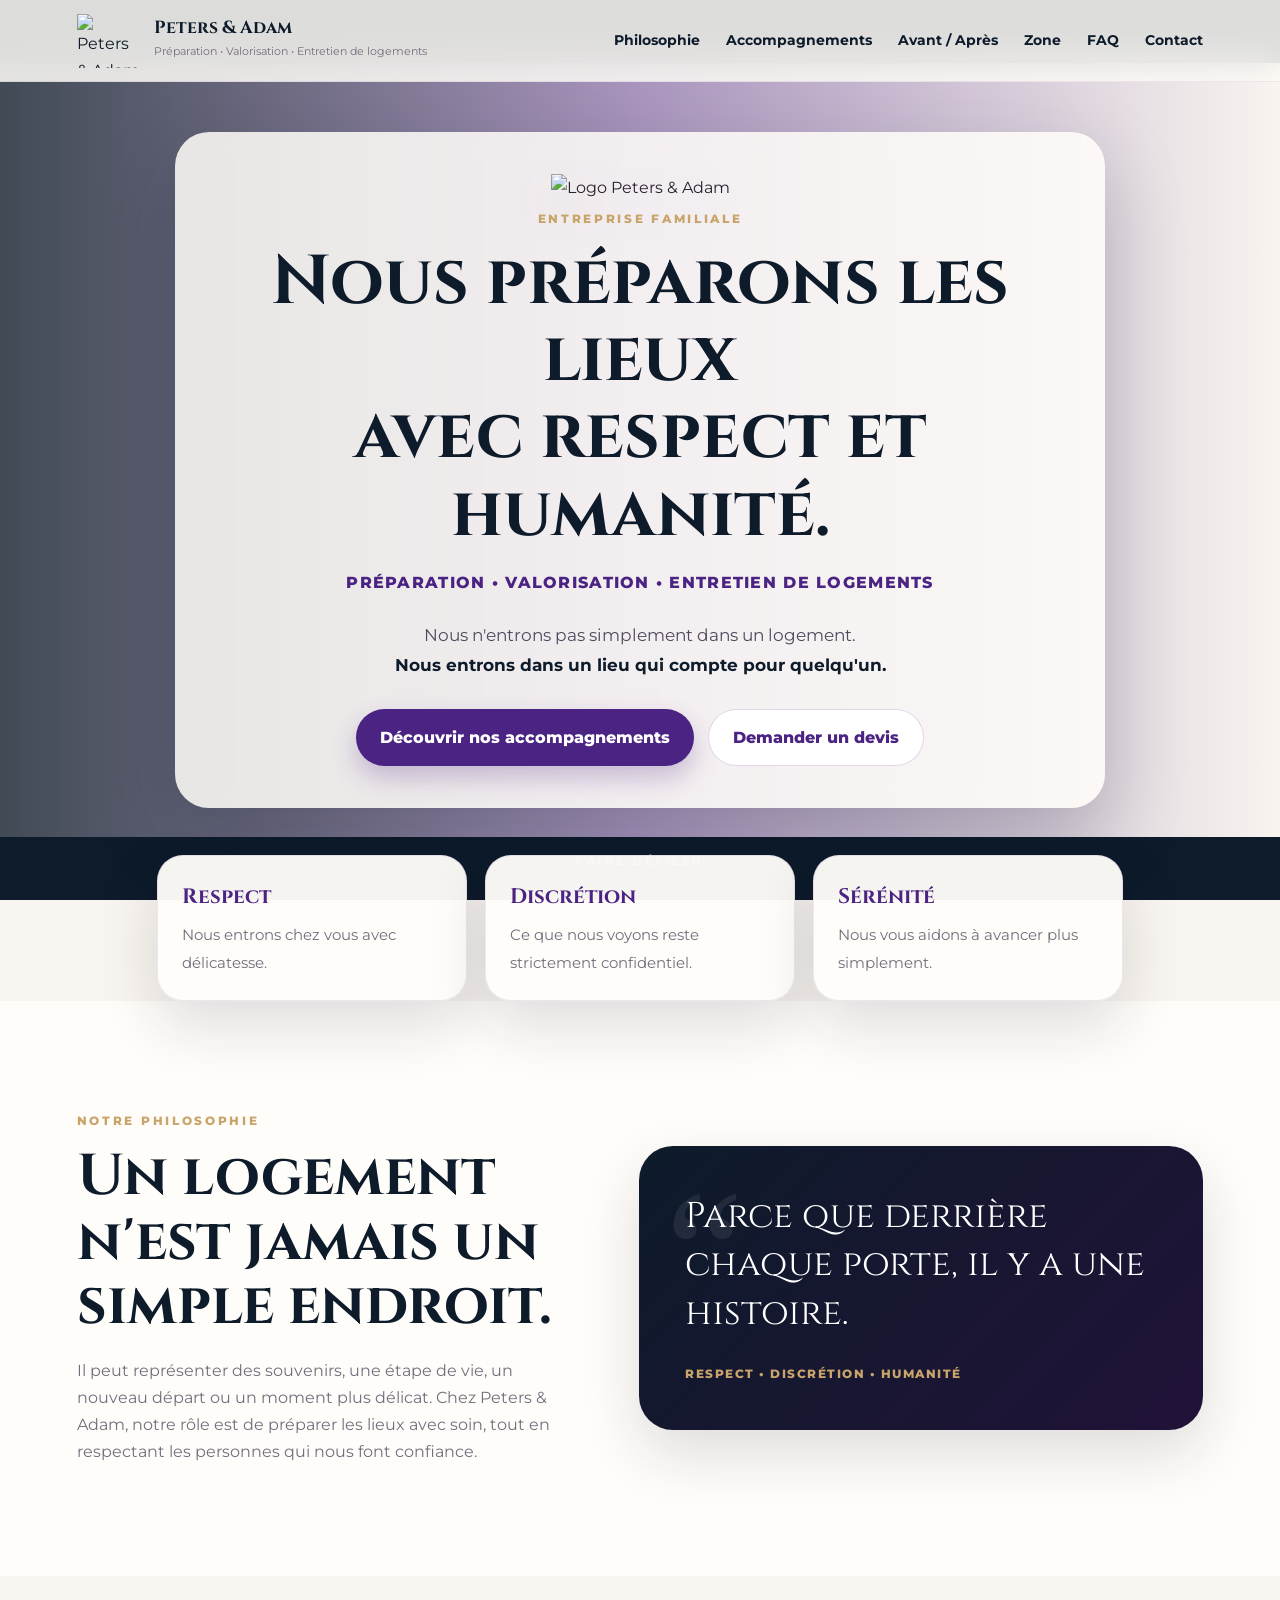
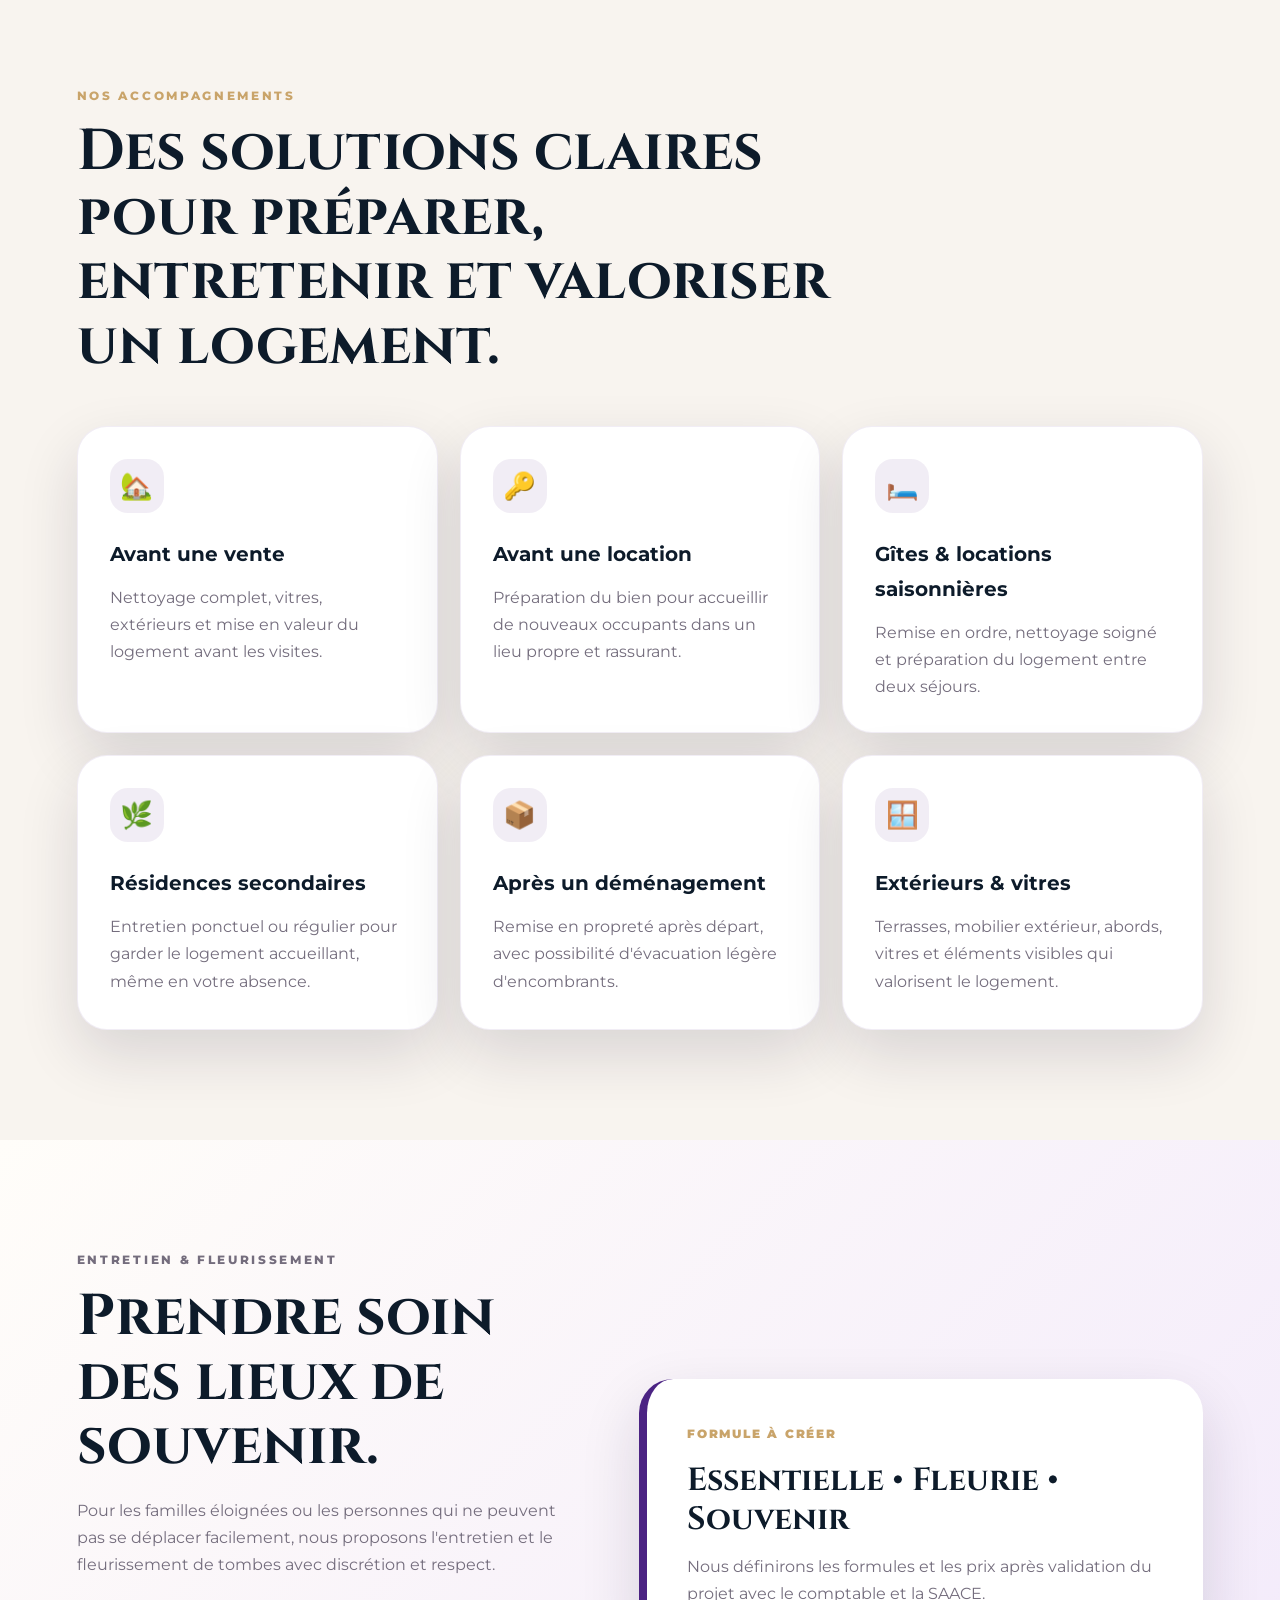
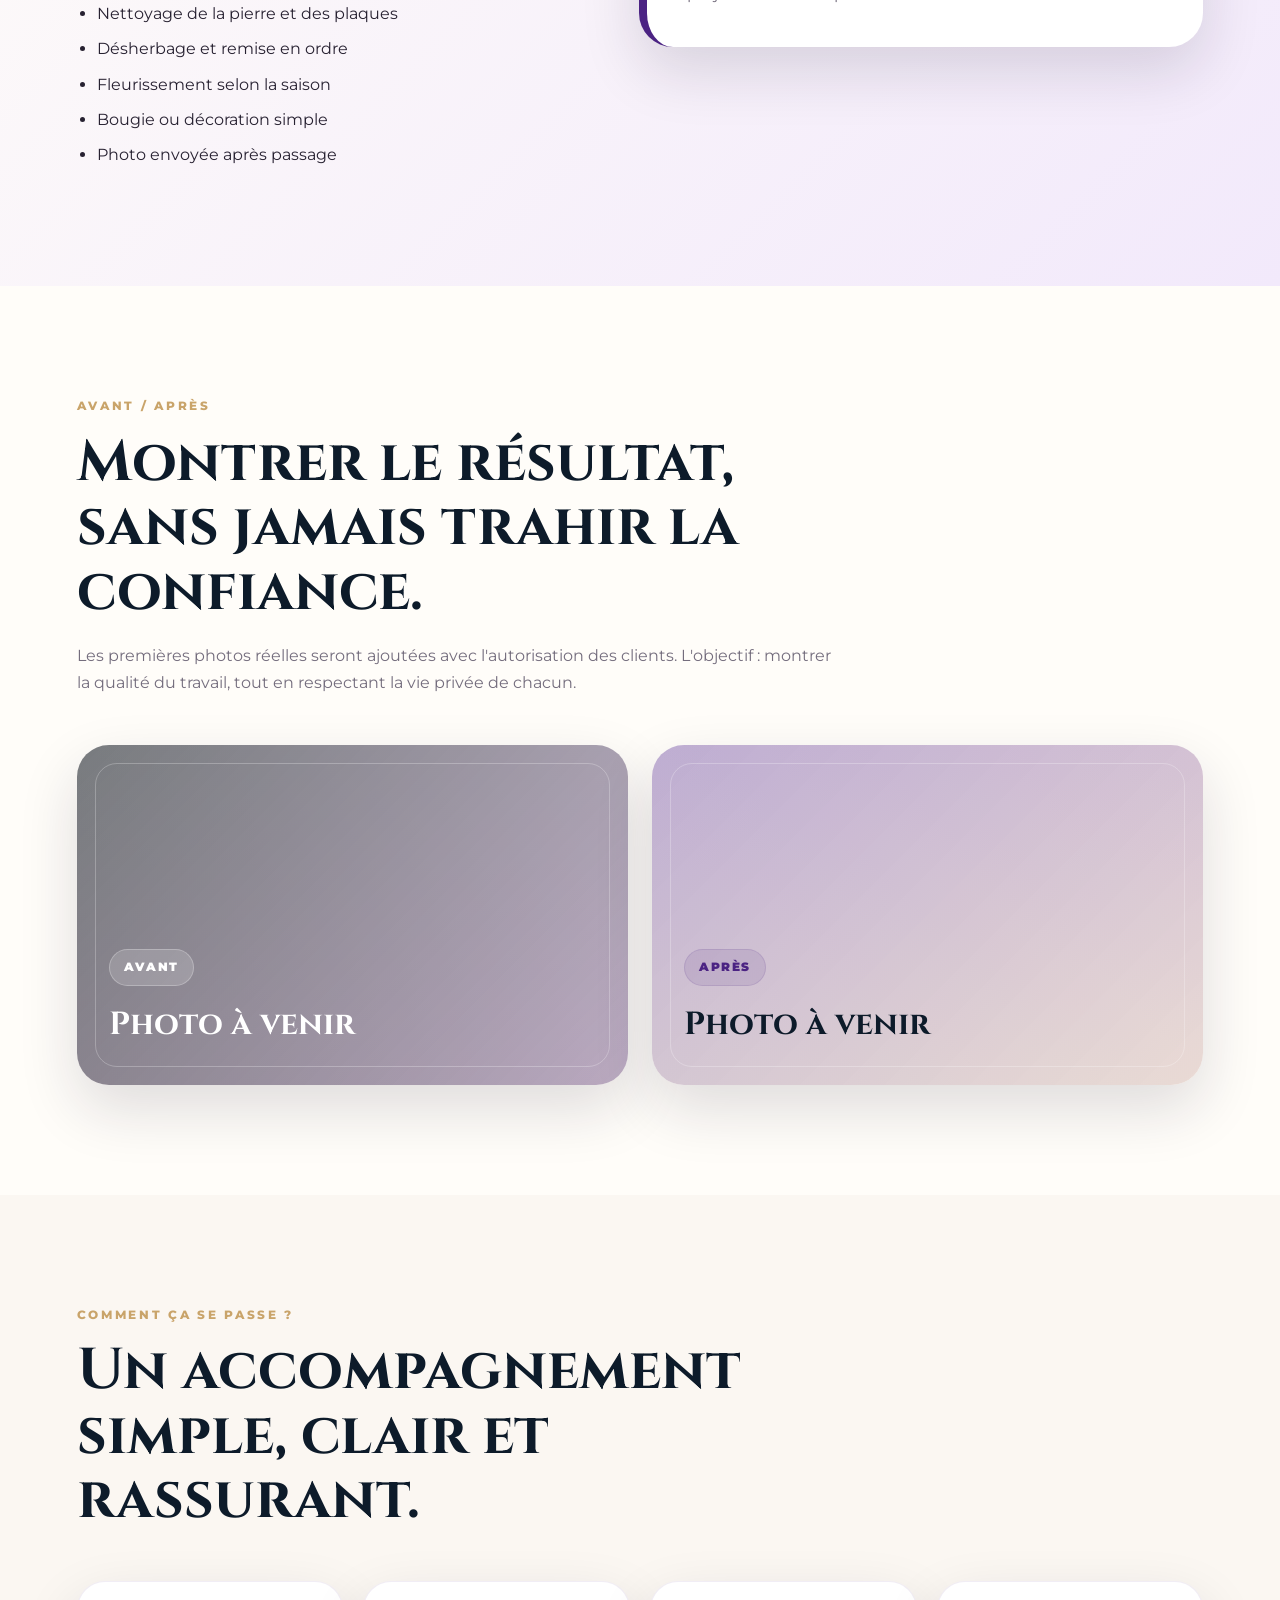
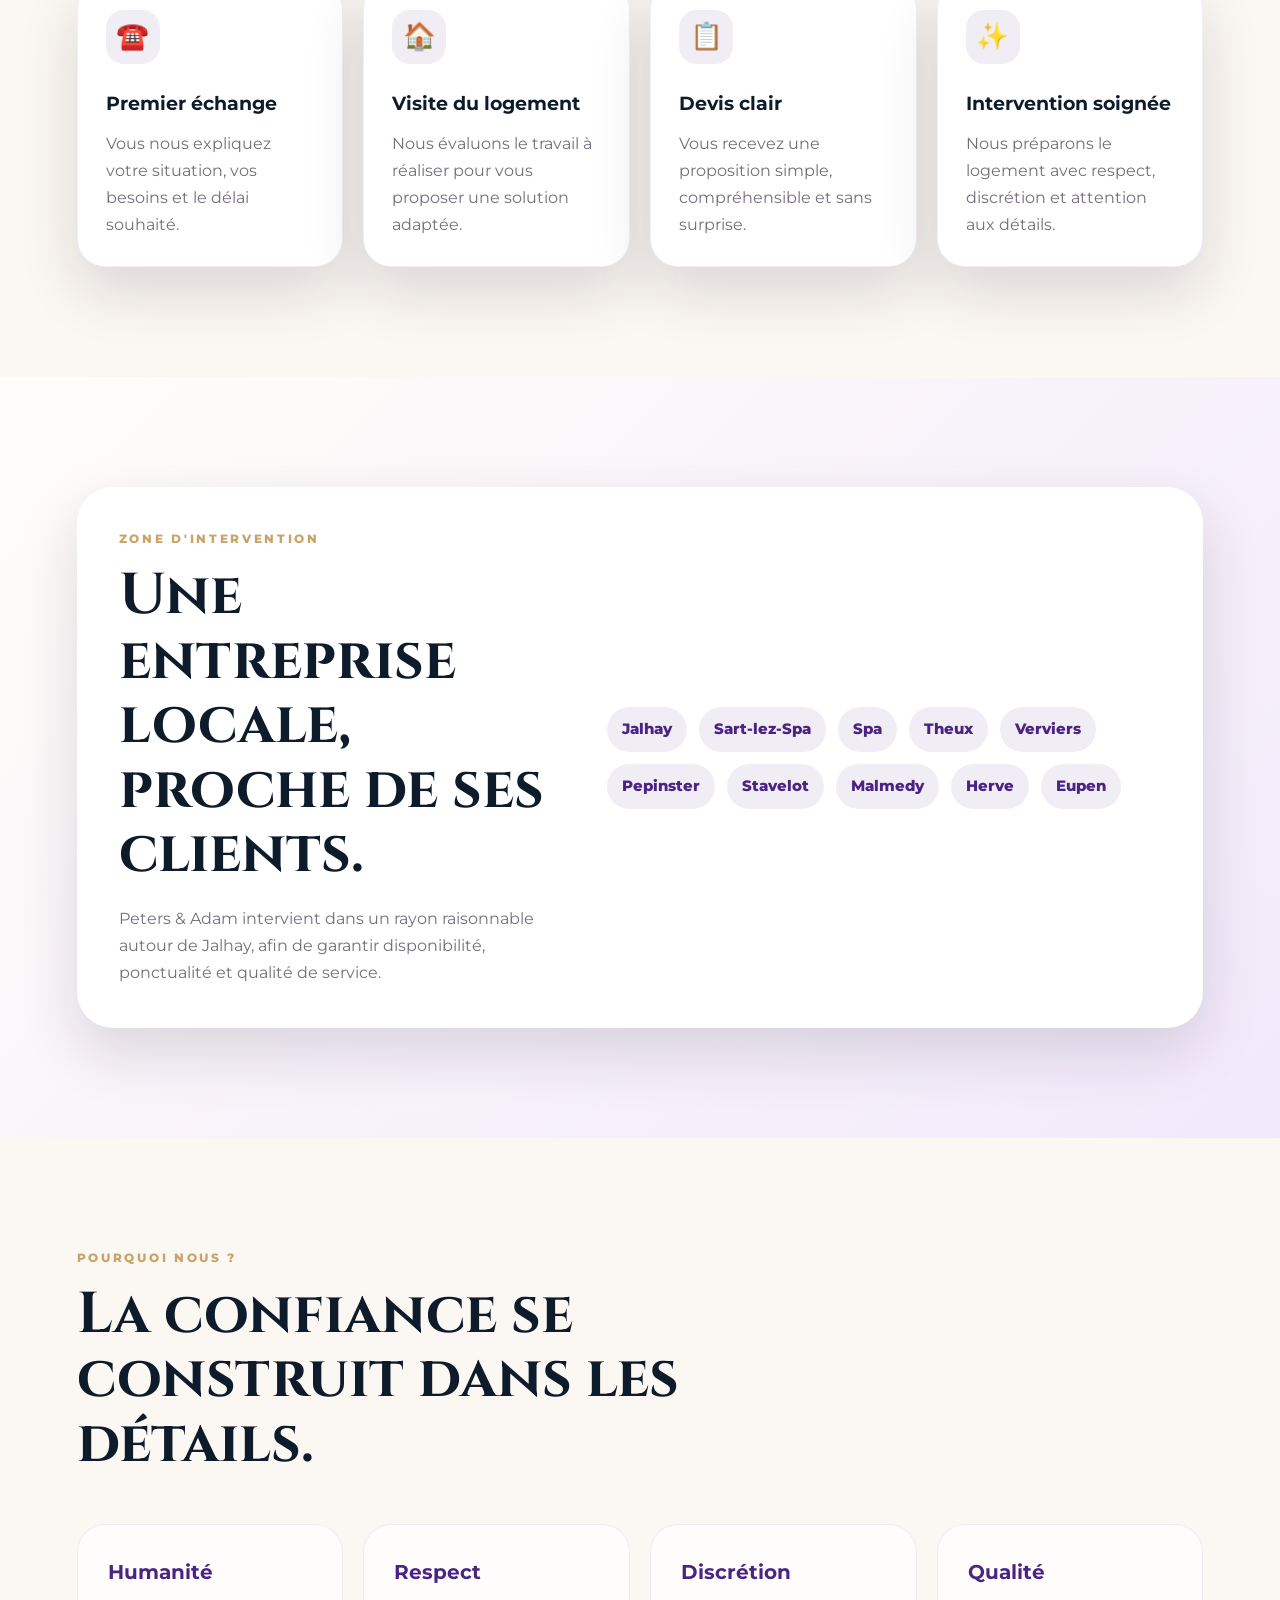
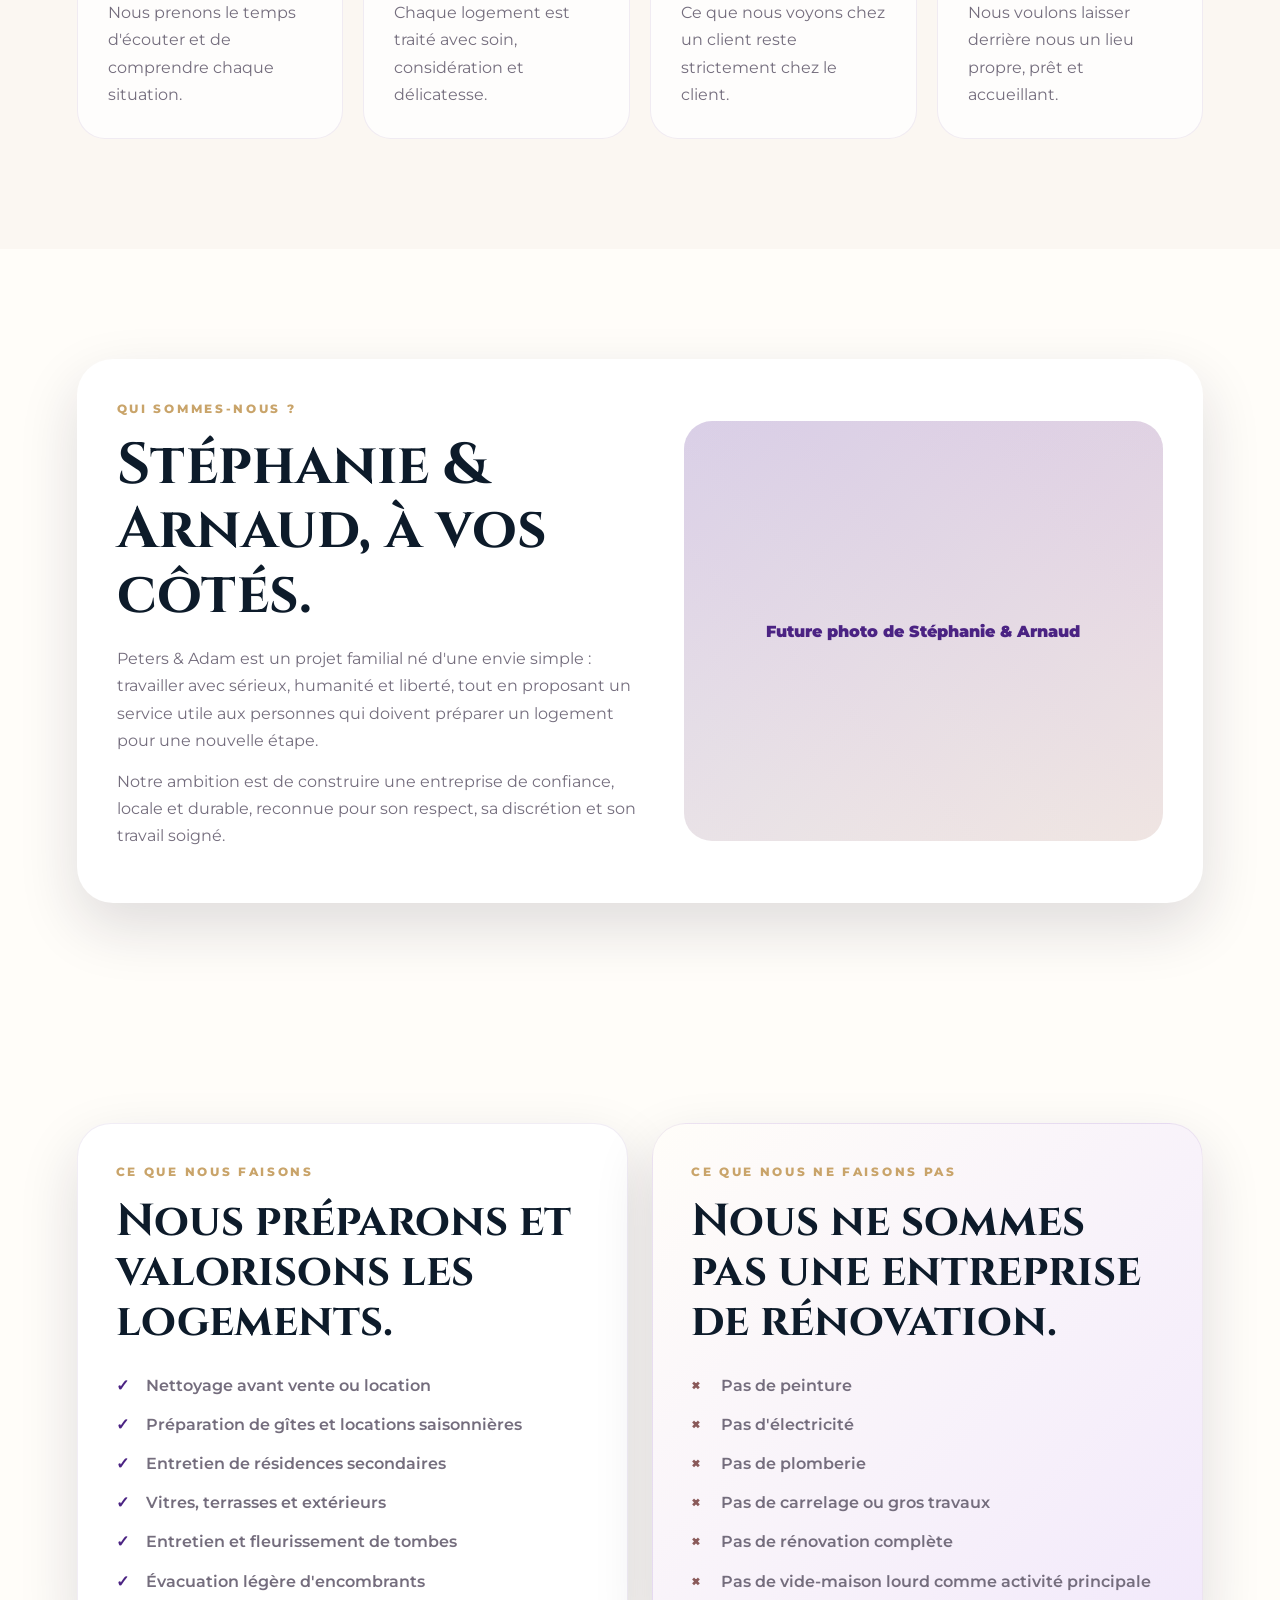
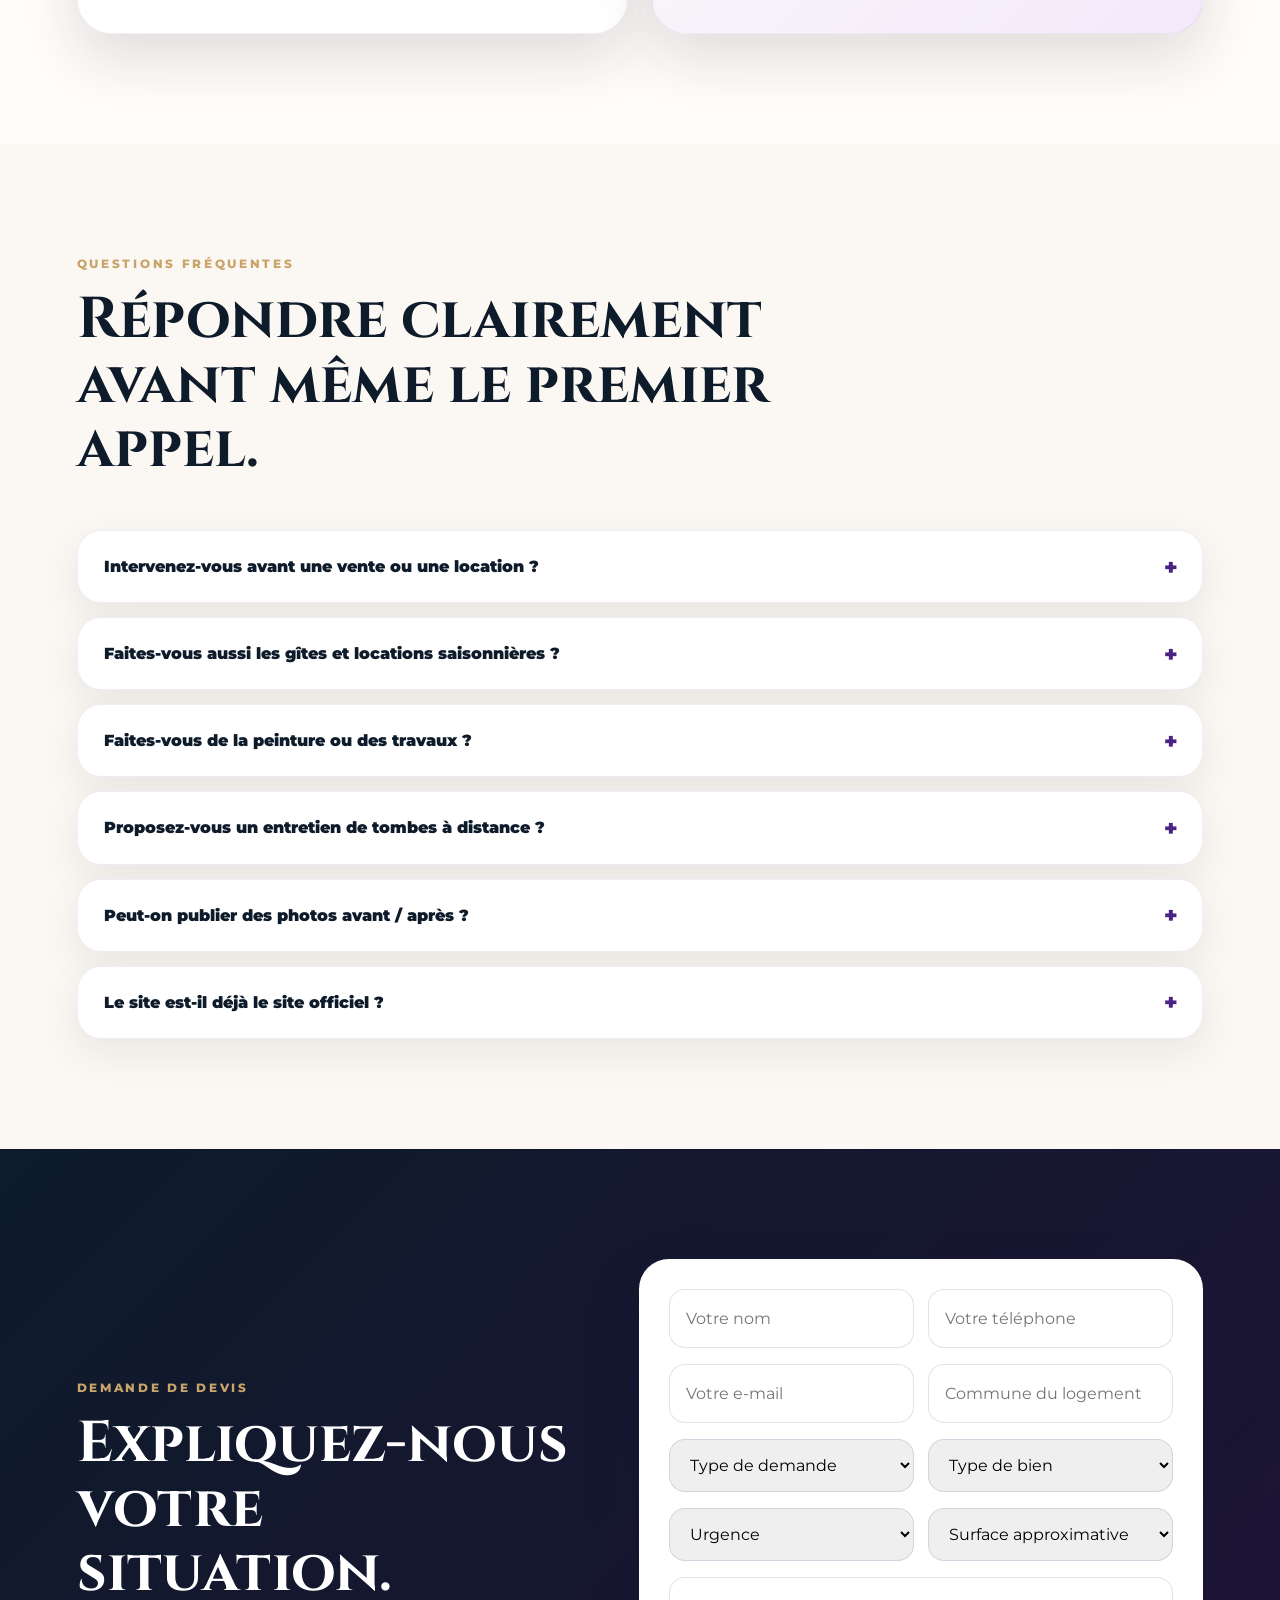
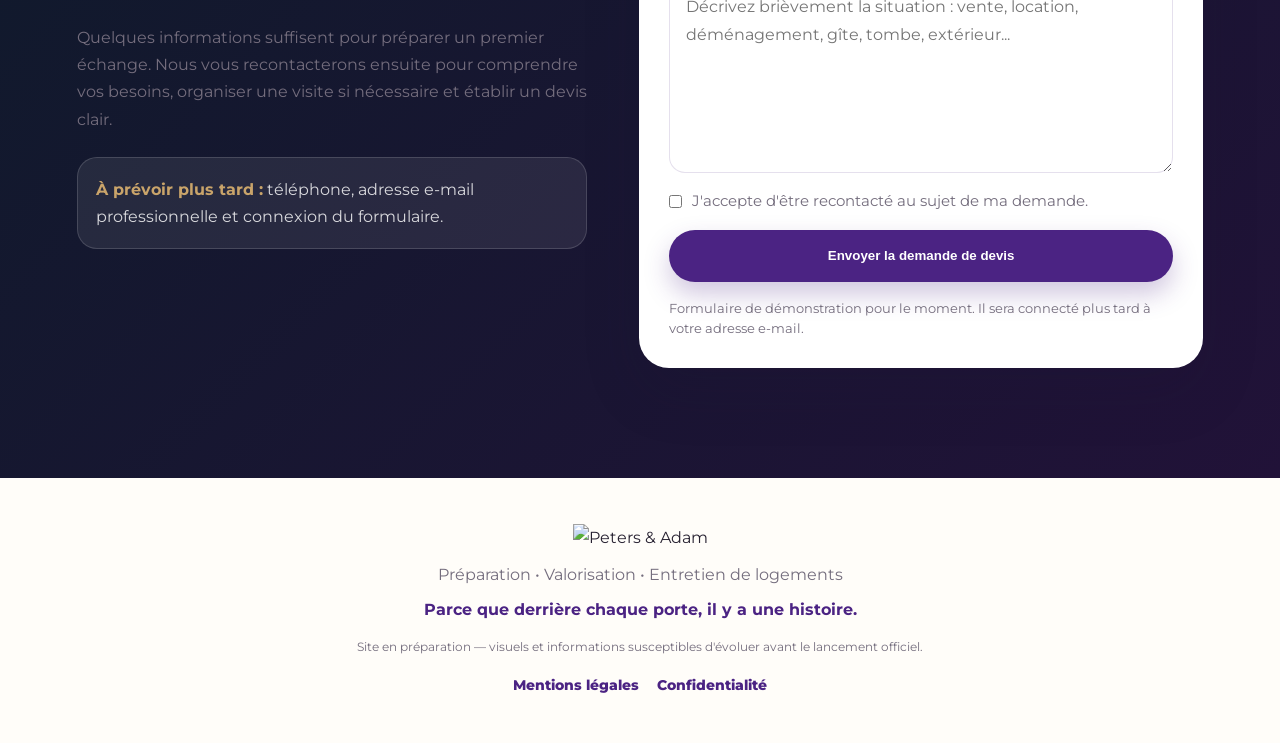
==== index.html @ 3a353de8 "Première version du site Peters & Adam" ====
<!DOCTYPE html>
<html lang="fr">
<head>
  <meta charset="UTF-8" />
  <meta name="viewport" content="width=device-width, initial-scale=1.0" />
  <title>Peters & Adam | Préparation • Valorisation • Entretien de logements</title>
  <meta name="description" content="Peters & Adam prépare, valorise et entretient les logements avec respect, discrétion et humanité : avant vente, location, gîtes, résidences secondaires, extérieurs et tombes." />
  <meta name="theme-color" content="#4b2383" />

  <meta property="og:title" content="Peters & Adam | Préparation • Valorisation • Entretien de logements" />
  <meta property="og:description" content="Une entreprise familiale pour préparer les lieux avec respect, discrétion et humanité." />
  <meta property="og:type" content="website" />

  <link rel="icon" href="assets/icone-peters-adam.svg" type="image/svg+xml" />
  <link rel="stylesheet" href="styles.css" />
</head>
<body>
  <div class="film-intro" id="filmIntro">
    <div class="film-grain"></div>
    <div class="intro-inner">
      <img src="assets/logo-peters-adam.svg" alt="Logo Peters & Adam" class="intro-logo" />
      <p class="intro-kicker">Peters & Adam</p>
      <h1>Parce que derrière chaque porte,<br />il y a une histoire.</h1>
      <p class="intro-line">Préparation • Valorisation • Entretien de logements</p>
      <button class="skip-intro" id="skipIntro">Entrer sur le site</button>
    </div>
  </div>

  <header class="site-header">
    <a href="#accueil" class="brand">
      <img src="assets/logo-peters-adam.svg" alt="Peters & Adam" />
      <span>
        <strong>Peters & Adam</strong>
        <small>Préparation • Valorisation • Entretien de logements</small>
      </span>
    </a>

    <button class="menu-toggle" id="menuToggle" aria-label="Ouvrir le menu">☰</button>

    <nav class="nav" id="nav">
      <a href="#philosophie">Philosophie</a>
      <a href="#accompagnements">Accompagnements</a>
      <a href="#realisations">Avant / Après</a>
      <a href="#zone">Zone</a>
      <a href="#faq">FAQ</a>
      <a href="#contact">Contact</a>
    </nav>
  </header>

  <main>
    <section class="hero" id="accueil">
      <div class="letterbox top"></div>
      <div class="letterbox bottom"></div>

      <div class="hero-content">
        <img src="assets/logo-peters-adam.svg" alt="Logo Peters & Adam" class="hero-logo reveal" />
        <p class="eyebrow reveal">Entreprise familiale</p>
        <h2 class="reveal">Nous préparons les lieux<br />avec respect et humanité.</h2>
        <p class="hero-subtitle reveal">Préparation • Valorisation • Entretien de logements</p>
        <p class="hero-quote reveal">
          Nous n'entrons pas simplement dans un logement.<br />
          <strong>Nous entrons dans un lieu qui compte pour quelqu'un.</strong>
        </p>
        <div class="hero-actions reveal">
          <a class="btn primary" href="#accompagnements">Découvrir nos accompagnements</a>
          <a class="btn ghost" href="#contact">Demander un devis</a>
        </div>
      </div>

      <div class="scroll-indicator">Faire défiler</div>
    </section>

    <section class="trust-strip">
      <div class="trust-item reveal">
        <strong>Respect</strong>
        <span>Nous entrons chez vous avec délicatesse.</span>
      </div>
      <div class="trust-item reveal">
        <strong>Discrétion</strong>
        <span>Ce que nous voyons reste strictement confidentiel.</span>
      </div>
      <div class="trust-item reveal">
        <strong>Sérénité</strong>
        <span>Nous vous aidons à avancer plus simplement.</span>
      </div>
    </section>

    <section class="section philosophy" id="philosophie">
      <div class="container two-columns">
        <div class="section-copy reveal">
          <p class="eyebrow">Notre philosophie</p>
          <h2>Un logement n'est jamais un simple endroit.</h2>
          <p>
            Il peut représenter des souvenirs, une étape de vie, un nouveau départ ou un moment plus délicat.
            Chez Peters & Adam, notre rôle est de préparer les lieux avec soin, tout en respectant les personnes
            qui nous font confiance.
          </p>
        </div>
        <div class="quote-card reveal">
          <p>
            Parce que derrière chaque porte, il y a une histoire.
          </p>
          <span>Respect • Discrétion • Humanité</span>
        </div>
      </div>
    </section>

    <section class="section" id="accompagnements">
      <div class="container">
        <div class="section-heading reveal">
          <p class="eyebrow">Nos accompagnements</p>
          <h2>Des solutions claires pour préparer, entretenir et valoriser un logement.</h2>
        </div>

        <div class="service-grid">
          <article class="service-card reveal">
            <div class="service-icon">🏡</div>
            <h3>Avant une vente</h3>
            <p>Nettoyage complet, vitres, extérieurs et mise en valeur du logement avant les visites.</p>
          </article>

          <article class="service-card reveal">
            <div class="service-icon">🔑</div>
            <h3>Avant une location</h3>
            <p>Préparation du bien pour accueillir de nouveaux occupants dans un lieu propre et rassurant.</p>
          </article>

          <article class="service-card reveal">
            <div class="service-icon">🛏️</div>
            <h3>Gîtes & locations saisonnières</h3>
            <p>Remise en ordre, nettoyage soigné et préparation du logement entre deux séjours.</p>
          </article>

          <article class="service-card reveal">
            <div class="service-icon">🌿</div>
            <h3>Résidences secondaires</h3>
            <p>Entretien ponctuel ou régulier pour garder le logement accueillant, même en votre absence.</p>
          </article>

          <article class="service-card reveal">
            <div class="service-icon">📦</div>
            <h3>Après un déménagement</h3>
            <p>Remise en propreté après départ, avec possibilité d'évacuation légère d'encombrants.</p>
          </article>

          <article class="service-card reveal">
            <div class="service-icon">🪟</div>
            <h3>Extérieurs & vitres</h3>
            <p>Terrasses, mobilier extérieur, abords, vitres et éléments visibles qui valorisent le logement.</p>
          </article>
        </div>
      </div>
    </section>

    <section class="section tombs" id="tombes">
      <div class="container tombs-grid">
        <div class="tombs-text reveal">
          <p class="eyebrow">Entretien & fleurissement</p>
          <h2>Prendre soin des lieux de souvenir.</h2>
          <p>
            Pour les familles éloignées ou les personnes qui ne peuvent pas se déplacer facilement,
            nous proposons l'entretien et le fleurissement de tombes avec discrétion et respect.
          </p>
          <ul>
            <li>Nettoyage de la pierre et des plaques</li>
            <li>Désherbage et remise en ordre</li>
            <li>Fleurissement selon la saison</li>
            <li>Bougie ou décoration simple</li>
            <li>Photo envoyée après passage</li>
          </ul>
        </div>
        <div class="tombs-card reveal">
          <span>Formule à créer</span>
          <h3>Essentielle • Fleurie • Souvenir</h3>
          <p>Nous définirons les formules et les prix après validation du projet avec le comptable et la SAACE.</p>
        </div>
      </div>
    </section>

    <section class="section before-after" id="realisations">
      <div class="container">
        <div class="section-heading reveal">
          <p class="eyebrow">Avant / Après</p>
          <h2>Montrer le résultat, sans jamais trahir la confiance.</h2>
          <p>
            Les premières photos réelles seront ajoutées avec l'autorisation des clients.
            L'objectif : montrer la qualité du travail, tout en respectant la vie privée de chacun.
          </p>
        </div>

        <div class="before-after-grid">
          <div class="photo-demo reveal">
            <span>Avant</span>
            <p>Photo à venir</p>
          </div>
          <div class="photo-demo after reveal">
            <span>Après</span>
            <p>Photo à venir</p>
          </div>
        </div>
      </div>
    </section>

    <section class="section process">
      <div class="container">
        <div class="section-heading reveal">
          <p class="eyebrow">Comment ça se passe ?</p>
          <h2>Un accompagnement simple, clair et rassurant.</h2>
        </div>

        <div class="process-grid">
          <article class="process-card reveal">
            <div class="service-icon">☎️</div>
            <h3>Premier échange</h3>
            <p>Vous nous expliquez votre situation, vos besoins et le délai souhaité.</p>
          </article>

          <article class="process-card reveal">
            <div class="service-icon">🏠</div>
            <h3>Visite du logement</h3>
            <p>Nous évaluons le travail à réaliser pour vous proposer une solution adaptée.</p>
          </article>

          <article class="process-card reveal">
            <div class="service-icon">📋</div>
            <h3>Devis clair</h3>
            <p>Vous recevez une proposition simple, compréhensible et sans surprise.</p>
          </article>

          <article class="process-card reveal">
            <div class="service-icon">✨</div>
            <h3>Intervention soignée</h3>
            <p>Nous préparons le logement avec respect, discrétion et attention aux détails.</p>
          </article>
        </div>
      </div>
    </section>

    <section class="section zone" id="zone">
      <div class="container zone-card reveal">
        <div>
          <p class="eyebrow">Zone d'intervention</p>
          <h2>Une entreprise locale, proche de ses clients.</h2>
          <p>
            Peters & Adam intervient dans un rayon raisonnable autour de Jalhay, afin de garantir
            disponibilité, ponctualité et qualité de service.
          </p>
        </div>

        <div class="cities">
          <span>Jalhay</span>
          <span>Sart-lez-Spa</span>
          <span>Spa</span>
          <span>Theux</span>
          <span>Verviers</span>
          <span>Pepinster</span>
          <span>Stavelot</span>
          <span>Malmedy</span>
          <span>Herve</span>
          <span>Eupen</span>
        </div>
      </div>
    </section>

    <section class="section values-section">
      <div class="container">
        <div class="section-heading reveal">
          <p class="eyebrow">Pourquoi nous ?</p>
          <h2>La confiance se construit dans les détails.</h2>
        </div>

        <div class="values">
          <div class="value reveal">
            <strong>Humanité</strong>
            <p>Nous prenons le temps d'écouter et de comprendre chaque situation.</p>
          </div>
          <div class="value reveal">
            <strong>Respect</strong>
            <p>Chaque logement est traité avec soin, considération et délicatesse.</p>
          </div>
          <div class="value reveal">
            <strong>Discrétion</strong>
            <p>Ce que nous voyons chez un client reste strictement chez le client.</p>
          </div>
          <div class="value reveal">
            <strong>Qualité</strong>
            <p>Nous voulons laisser derrière nous un lieu propre, prêt et accueillant.</p>
          </div>
        </div>
      </div>
    </section>

    <section class="section about">
      <div class="container about-card reveal">
        <div>
          <p class="eyebrow">Qui sommes-nous ?</p>
          <h2>Stéphanie & Arnaud, à vos côtés.</h2>
          <p>
            Peters & Adam est un projet familial né d'une envie simple :
            travailler avec sérieux, humanité et liberté, tout en proposant un service utile
            aux personnes qui doivent préparer un logement pour une nouvelle étape.
          </p>
          <p>
            Notre ambition est de construire une entreprise de confiance, locale et durable,
            reconnue pour son respect, sa discrétion et son travail soigné.
          </p>
        </div>
        <div class="photo-placeholder">
          Future photo de Stéphanie & Arnaud
        </div>
      </div>
    </section>

    <section class="section clarity">
      <div class="container clarity-grid">
        <div class="clarity-card reveal">
          <p class="eyebrow">Ce que nous faisons</p>
          <h2>Nous préparons et valorisons les logements.</h2>
          <ul>
            <li>Nettoyage avant vente ou location</li>
            <li>Préparation de gîtes et locations saisonnières</li>
            <li>Entretien de résidences secondaires</li>
            <li>Vitres, terrasses et extérieurs</li>
            <li>Entretien et fleurissement de tombes</li>
            <li>Évacuation légère d'encombrants</li>
          </ul>
        </div>

        <div class="clarity-card muted-card reveal">
          <p class="eyebrow">Ce que nous ne faisons pas</p>
          <h2>Nous ne sommes pas une entreprise de rénovation.</h2>
          <ul>
            <li>Pas de peinture</li>
            <li>Pas d'électricité</li>
            <li>Pas de plomberie</li>
            <li>Pas de carrelage ou gros travaux</li>
            <li>Pas de rénovation complète</li>
            <li>Pas de vide-maison lourd comme activité principale</li>
          </ul>
        </div>
      </div>
    </section>

    <section class="section faq" id="faq">
      <div class="container">
        <div class="section-heading reveal">
          <p class="eyebrow">Questions fréquentes</p>
          <h2>Répondre clairement avant même le premier appel.</h2>
        </div>

        <div class="faq-list">
          <details class="faq-item reveal">
            <summary>Intervenez-vous avant une vente ou une location ?</summary>
            <p>Oui. C'est l'un des cœurs de notre activité : préparer un logement pour qu'il soit propre, accueillant et mieux présenté avant les visites ou l'arrivée de nouveaux occupants.</p>
          </details>

          <details class="faq-item reveal">
            <summary>Faites-vous aussi les gîtes et locations saisonnières ?</summary>
            <p>Oui. Nous pouvons préparer un gîte ou une location saisonnière entre deux séjours, avec un nettoyage soigné et une remise en ordre du logement.</p>
          </details>

          <details class="faq-item reveal">
            <summary>Faites-vous de la peinture ou des travaux ?</summary>
            <p>Non. Peters & Adam n'est pas une entreprise de rénovation. Nous nous concentrons sur la préparation, la valorisation et l'entretien par le nettoyage et la remise en propreté.</p>
          </details>

          <details class="faq-item reveal">
            <summary>Proposez-vous un entretien de tombes à distance ?</summary>
            <p>Oui. Nous prévoyons des prestations de nettoyage, fleurissement, bougie, arrosage et envoi d'une photo après passage, pour rassurer les familles qui ne peuvent pas se déplacer facilement.</p>
          </details>

          <details class="faq-item reveal">
            <summary>Peut-on publier des photos avant / après ?</summary>
            <p>Uniquement avec l'accord explicite du client. La discrétion et le respect de la vie privée sont essentiels dans notre façon de travailler.</p>
          </details>

          <details class="faq-item reveal">
            <summary>Le site est-il déjà le site officiel ?</summary>
            <p>Pour le moment, il s'agit d'une maquette de lancement. Les textes, visuels, coordonnées et informations légales seront finalisés avant l'ouverture officielle de l'entreprise.</p>
          </details>
        </div>
      </div>
    </section>

    <section class="section contact" id="contact">
      <div class="container contact-grid">
        <div class="contact-intro reveal">
          <p class="eyebrow">Demande de devis</p>
          <h2>Expliquez-nous votre situation.</h2>
          <p>
            Quelques informations suffisent pour préparer un premier échange.
            Nous vous recontacterons ensuite pour comprendre vos besoins, organiser une visite si nécessaire
            et établir un devis clair.
          </p>

          <div class="contact-note">
            <strong>À prévoir plus tard :</strong>
            téléphone, adresse e-mail professionnelle et connexion du formulaire.
          </div>
        </div>

        <form class="contact-form quote-form reveal">
          <div class="form-row">
            <input type="text" placeholder="Votre nom" />
            <input type="tel" placeholder="Votre téléphone" />
          </div>

          <div class="form-row">
            <input type="email" placeholder="Votre e-mail" />
            <input type="text" placeholder="Commune du logement" />
          </div>

          <div class="form-row">
            <select>
              <option>Type de demande</option>
              <option>Avant une vente</option>
              <option>Avant une location</option>
              <option>Gîte / location saisonnière</option>
              <option>Résidence secondaire</option>
              <option>Après un déménagement</option>
              <option>Extérieurs / vitres</option>
              <option>Entretien et fleurissement de tombes</option>
              <option>Autre demande</option>
            </select>

            <select>
              <option>Type de bien</option>
              <option>Maison</option>
              <option>Appartement</option>
              <option>Studio</option>
              <option>Gîte</option>
              <option>Résidence secondaire</option>
              <option>Tombe / monument</option>
              <option>Autre</option>
            </select>
          </div>

          <div class="form-row">
            <select>
              <option>Urgence</option>
              <option>Dans la semaine</option>
              <option>Dans les 15 jours</option>
              <option>Dans le mois</option>
              <option>Pas encore défini</option>
            </select>

            <select>
              <option>Surface approximative</option>
              <option>Moins de 50 m²</option>
              <option>50 à 100 m²</option>
              <option>100 à 150 m²</option>
              <option>Plus de 150 m²</option>
              <option>Je ne sais pas</option>
            </select>
          </div>

          <textarea rows="6" placeholder="Décrivez brièvement la situation : vente, location, déménagement, gîte, tombe, extérieur..."></textarea>

          <label class="checkbox-line">
            <input type="checkbox" />
            <span>J'accepte d'être recontacté au sujet de ma demande.</span>
          </label>

          <button class="btn primary" type="submit">Envoyer la demande de devis</button>
          <p class="form-help">
            Formulaire de démonstration pour le moment. Il sera connecté plus tard à votre adresse e-mail.
          </p>
        </form>
      </div>
    </section>
  </main>

  <footer class="footer">
    <img src="assets/logo-peters-adam.svg" alt="Peters & Adam" />
    <p>Préparation • Valorisation • Entretien de logements</p>
    <strong>Parce que derrière chaque porte, il y a une histoire.</strong>
    <small>Site en préparation — visuels et informations susceptibles d'évoluer avant le lancement officiel.</small>
    <nav class="footer-links">
      <a href="mentions-legales.html">Mentions légales</a>
      <a href="confidentialite.html">Confidentialité</a>
    </nav>
  </footer>

  <script src="script.js"></script>
</body>
</html>
---- styles.css ----
@import url('https://fonts.googleapis.com/css2?family=Cinzel:wght@500;600;700&family=Montserrat:wght@300;400;500;600;700;800&display=swap');

:root {
  --purple: #4b2383;
  --purple-2: #8e6ccf;
  --purple-light: #dcccf0;
  --night: #0d1b2a;
  --cream: #f8f4ef;
  --paper: #fffdf9;
  --white: #ffffff;
  --gold: #c9a46a;
  --text: #272131;
  --muted: #746d7d;
  --shadow: 0 24px 60px rgba(29, 20, 47, 0.14);
}

* { box-sizing: border-box; margin: 0; padding: 0; }
html { scroll-behavior: smooth; }

body {
  font-family: 'Montserrat', Arial, sans-serif;
  color: var(--text);
  background: var(--cream);
  line-height: 1.7;
  overflow-x: hidden;
}

.film-intro {
  position: fixed;
  inset: 0;
  z-index: 999;
  background: radial-gradient(circle at center, #2a1541 0%, #07030f 72%);
  display: grid;
  place-items: center;
  color: white;
  transition: opacity 1s ease, visibility 1s ease;
}

.film-intro.hidden { opacity: 0; visibility: hidden; }

.film-intro::before,
.film-intro::after {
  content: "";
  position: absolute;
  left: 0;
  width: 100%;
  height: 11vh;
  background: #030207;
  z-index: 2;
}

.film-intro::before { top: 0; }
.film-intro::after { bottom: 0; }

.film-grain {
  position: absolute;
  inset: 0;
  opacity: .13;
  background-image:
    linear-gradient(90deg, rgba(255,255,255,.07) 1px, transparent 1px),
    linear-gradient(rgba(255,255,255,.03) 1px, transparent 1px);
  background-size: 6px 6px;
  animation: grain 0.55s steps(2) infinite;
}

@keyframes grain {
  0% { transform: translate(0,0); }
  25% { transform: translate(-2px,2px); }
  50% { transform: translate(2px,-1px); }
  75% { transform: translate(1px,2px); }
  100% { transform: translate(0,0); }
}

.intro-inner {
  position: relative;
  z-index: 3;
  max-width: 950px;
  padding: 42px;
  text-align: center;
  animation: introRise 1.1s ease both;
}

@keyframes introRise {
  from { opacity: 0; transform: translateY(28px) scale(.98); }
  to { opacity: 1; transform: translateY(0) scale(1); }
}

.intro-logo {
  width: 180px;
  max-width: 50vw;
  filter: drop-shadow(0 14px 28px rgba(0,0,0,.35));
  margin-bottom: 20px;
}

.intro-kicker,
.eyebrow {
  text-transform: uppercase;
  letter-spacing: .22em;
  font-size: .76rem;
  font-weight: 800;
  color: var(--gold);
  margin-bottom: 14px;
}

.intro-inner h1 {
  font-family: 'Cinzel', serif;
  font-size: clamp(2rem, 5vw, 4.4rem);
  line-height: 1.15;
  margin-bottom: 18px;
}

.intro-line {
  font-size: clamp(1rem, 2vw, 1.35rem);
  color: rgba(255,255,255,.86);
  margin-bottom: 34px;
}

.skip-intro {
  border: 1px solid rgba(255,255,255,.35);
  background: rgba(255,255,255,.08);
  color: white;
  padding: 13px 24px;
  border-radius: 999px;
  cursor: pointer;
  font-weight: 700;
  transition: .3s;
}

.skip-intro:hover { background: white; color: var(--purple); }

.site-header {
  position: fixed;
  inset: 0 0 auto 0;
  min-height: 82px;
  z-index: 50;
  display: flex;
  align-items: center;
  justify-content: space-between;
  padding: 12px 6vw;
  background: rgba(255, 253, 249, .86);
  backdrop-filter: blur(18px);
  border-bottom: 1px solid rgba(75,35,131,.08);
}

.brand {
  display: flex;
  align-items: center;
  gap: 13px;
  text-decoration: none;
  color: var(--night);
}

.brand img {
  width: 64px;
  height: 54px;
  object-fit: contain;
}

.brand strong {
  display: block;
  font-family: 'Cinzel', serif;
  font-size: 1.1rem;
  line-height: 1;
}

.brand small {
  display: block;
  font-size: .68rem;
  color: var(--muted);
  margin-top: 4px;
}

.nav { display: flex; gap: 26px; align-items: center; }

.nav a {
  text-decoration: none;
  color: var(--night);
  font-weight: 700;
  font-size: .9rem;
  position: relative;
}

.nav a::after {
  content: "";
  position: absolute;
  left: 0;
  bottom: -7px;
  width: 0;
  height: 2px;
  background: var(--purple);
  transition: .3s;
}

.nav a:hover::after { width: 100%; }

.menu-toggle {
  display: none;
  border: none;
  background: var(--purple);
  color: white;
  width: 42px;
  height: 42px;
  border-radius: 14px;
  font-size: 1.2rem;
}

.hero {
  min-height: 100vh;
  position: relative;
  display: grid;
  place-items: center;
  padding: 130px 6vw 90px;
  overflow: hidden;
  background:
    linear-gradient(90deg, rgba(13,27,42,.78), rgba(75,35,131,.45), rgba(248,244,239,.10)),
    url("https://images.unsplash.com/photo-1600585154340-be6161a56a0c?auto=format&fit=crop&w=1800&q=80") center/cover;
}

.letterbox {
  position: absolute;
  left: 0;
  width: 100%;
  height: 7vh;
  background: var(--night);
  z-index: 2;
  pointer-events: none;
}

.letterbox.top { top: 0; }
.letterbox.bottom { bottom: 0; }

.hero-content {
  position: relative;
  z-index: 3;
  max-width: 930px;
  text-align: center;
  padding: 42px;
  border-radius: 34px;
  background: rgba(255, 253, 249, .86);
  backdrop-filter: blur(10px);
  box-shadow: 0 30px 80px rgba(13, 27, 42, .24);
}

.hero-logo {
  width: 260px;
  max-width: 75vw;
  margin-bottom: 8px;
  filter: drop-shadow(0 16px 24px rgba(75,35,131,.15));
}

.hero h2,
.section h2 {
  font-family: 'Cinzel', serif;
  color: var(--night);
  line-height: 1.12;
}

.hero h2 {
  font-size: clamp(2.25rem, 5.4vw, 5rem);
  margin-bottom: 16px;
}

.hero-subtitle {
  font-weight: 800;
  color: var(--purple);
  letter-spacing: .08em;
  text-transform: uppercase;
  margin-bottom: 24px;
}

.hero-quote {
  max-width: 760px;
  margin: 0 auto 30px;
  color: #514a5f;
  font-size: 1.08rem;
}

.hero-quote strong { color: var(--night); }

.hero-actions {
  display: flex;
  justify-content: center;
  flex-wrap: wrap;
  gap: 14px;
}

.btn {
  display: inline-flex;
  justify-content: center;
  align-items: center;
  min-height: 52px;
  padding: 14px 24px;
  border-radius: 999px;
  text-decoration: none;
  border: none;
  font-weight: 800;
  cursor: pointer;
  transition: transform .25s ease, box-shadow .25s ease;
}

.btn:hover { transform: translateY(-2px); }

.btn.primary {
  background: var(--purple);
  color: white;
  box-shadow: 0 12px 26px rgba(75,35,131,.26);
}

.btn.ghost {
  background: white;
  color: var(--purple);
  border: 1px solid rgba(75,35,131,.18);
}

.scroll-indicator {
  position: absolute;
  z-index: 5;
  bottom: 28px;
  left: 50%;
  transform: translateX(-50%);
  color: rgba(255,255,255,.84);
  font-size: .72rem;
  text-transform: uppercase;
  letter-spacing: .22em;
}

.section { padding: 110px 6vw; }

.container {
  max-width: 1180px;
  margin: 0 auto;
}

.two-columns,
.tombs-grid,
.contact-grid {
  display: grid;
  grid-template-columns: .95fr 1.05fr;
  gap: 52px;
  align-items: center;
}

.section h2 {
  font-size: clamp(2.1rem, 4.5vw, 4rem);
  margin-bottom: 18px;
}

.philosophy,
.about { background: var(--paper); }

.section-copy p:not(.eyebrow),
.tombs-text p,
.contact-intro p:not(.eyebrow) { color: var(--muted); }

.quote-card {
  background: linear-gradient(135deg, var(--night), #211238);
  color: white;
  padding: 46px;
  border-radius: 34px;
  box-shadow: var(--shadow);
  position: relative;
  overflow: hidden;
}

.quote-card::before {
  content: "“";
  position: absolute;
  top: -44px;
  left: 26px;
  font-size: 11rem;
  color: rgba(255,255,255,.08);
  font-family: Georgia, serif;
}

.quote-card p {
  font-family: 'Cinzel', serif;
  font-size: clamp(1.35rem, 2.8vw, 2.6rem);
  line-height: 1.35;
  position: relative;
  z-index: 1;
}

.quote-card span {
  display: block;
  margin-top: 26px;
  color: var(--gold);
  font-weight: 800;
  letter-spacing: .12em;
  text-transform: uppercase;
  font-size: .78rem;
}

.section-heading {
  max-width: 790px;
  margin-bottom: 48px;
}

.service-grid {
  display: grid;
  grid-template-columns: repeat(3, 1fr);
  gap: 22px;
}

.service-card {
  min-height: 275px;
  background: white;
  border-radius: 30px;
  padding: 32px;
  box-shadow: var(--shadow);
  border: 1px solid rgba(75,35,131,.08);
}

.service-icon {
  display: inline-flex;
  width: 54px;
  height: 54px;
  align-items: center;
  justify-content: center;
  border-radius: 18px;
  background: rgba(75,35,131,.08);
  color: var(--purple);
  font-size: 1.65rem;
  margin-bottom: 24px;
}

.service-card h3 {
  font-size: 1.28rem;
  color: var(--night);
  margin-bottom: 12px;
}

.service-card p { color: var(--muted); }

.tombs {
  background: linear-gradient(135deg, #fffdf9, #f2e9fb);
}

.tombs-text ul {
  margin-top: 22px;
  padding-left: 20px;
  color: var(--text);
}

.tombs-text li { margin-bottom: 8px; }

.tombs-card {
  background: white;
  border-radius: 34px;
  padding: 40px;
  box-shadow: var(--shadow);
  border-left: 8px solid var(--purple);
}

.tombs-card span {
  display: inline-block;
  color: var(--gold);
  font-weight: 900;
  text-transform: uppercase;
  letter-spacing: .15em;
  font-size: .74rem;
  margin-bottom: 18px;
}

.tombs-card h3 {
  font-family: 'Cinzel', serif;
  color: var(--night);
  font-size: 2rem;
  line-height: 1.2;
  margin-bottom: 14px;
}

.tombs-card p { color: var(--muted); }

.values-section { background: #fbf7f2; }

.values {
  display: grid;
  grid-template-columns: repeat(4, 1fr);
  gap: 20px;
}

.value {
  padding: 30px;
  border-radius: 28px;
  background: rgba(255,255,255,.72);
  border: 1px solid rgba(75,35,131,.08);
}

.value strong {
  display: block;
  color: var(--purple);
  font-size: 1.25rem;
  margin-bottom: 10px;
}

.value p { color: var(--muted); }

.about-card {
  display: grid;
  grid-template-columns: 1fr .9fr;
  gap: 34px;
  align-items: center;
  background: white;
  border-radius: 36px;
  padding: 40px;
  box-shadow: var(--shadow);
}

.about-card p:not(.eyebrow) {
  color: var(--muted);
  margin-bottom: 14px;
}

.photo-placeholder {
  min-height: 420px;
  border-radius: 28px;
  display: grid;
  place-items: center;
  background:
    linear-gradient(135deg, rgba(75,35,131,.18), rgba(201,164,106,.18)),
    linear-gradient(45deg, #fff, #f2e9fb);
  color: var(--purple);
  font-weight: 900;
  text-align: center;
  padding: 20px;
}

.contact {
  background: linear-gradient(135deg, var(--night), #211238);
  color: white;
}

.contact h2 { color: white; }

.contact-form {
  display: grid;
  gap: 14px;
  background: white;
  padding: 30px;
  border-radius: 30px;
  box-shadow: var(--shadow);
}

input, textarea, select {
  width: 100%;
  border: 1px solid rgba(75,35,131,.14);
  border-radius: 16px;
  padding: 15px 16px;
  font: inherit;
  outline: none;
}

.footer {
  text-align: center;
  padding: 46px 6vw;
  background: var(--paper);
}

.footer img {
  width: 170px;
  margin-bottom: 10px;
}

.footer p { color: var(--muted); }

.footer strong {
  display: block;
  margin-top: 8px;
  color: var(--purple);
}

.reveal {
  opacity: 0;
  transform: translateY(26px);
  transition: opacity .85s ease, transform .85s ease;
}

.reveal.visible {
  opacity: 1;
  transform: translateY(0);
}

@media (max-width: 1080px) {
  .service-grid,
  .values { grid-template-columns: repeat(2, 1fr); }
}

@media (max-width: 940px) {
  .site-header {
    padding: 10px 5vw;
  }

  .brand small { display: none; }

  .menu-toggle { display: block; }

  .nav {
    position: absolute;
    top: 72px;
    right: 5vw;
    width: min(280px, 90vw);
    flex-direction: column;
    align-items: stretch;
    background: white;
    border-radius: 22px;
    padding: 18px;
    box-shadow: var(--shadow);
    opacity: 0;
    transform: translateY(-10px);
    pointer-events: none;
    transition: .25s;
  }

  .nav.open {
    opacity: 1;
    transform: translateY(0);
    pointer-events: auto;
  }

  .hero { padding-top: 112px; }

  .hero-content { padding: 28px; }

  .letterbox { height: 5vh; }

  .two-columns,
  .service-grid,
  .values,
  .about-card,
  .tombs-grid,
  .contact-grid {
    grid-template-columns: 1fr;
  }

  .section { padding: 78px 5vw; }

  .quote-card,
  .contact-form,
  .tombs-card { padding: 26px; }
}

@media (prefers-reduced-motion: reduce) {
  * {
    animation: none !important;
    transition: none !important;
    scroll-behavior: auto !important;
  }

  .reveal { opacity: 1; transform: none; }
}


/* --- V7 : confiance, avant/après, zone et processus --- */

.trust-strip {
  position: relative;
  z-index: 6;
  max-width: 1120px;
  margin: -45px auto 0;
  padding: 0 6vw;
  display: grid;
  grid-template-columns: repeat(3, 1fr);
  gap: 18px;
}

.trust-item {
  background: rgba(255, 253, 249, .96);
  border: 1px solid rgba(75,35,131,.10);
  border-radius: 26px;
  padding: 24px;
  box-shadow: var(--shadow);
}

.trust-item strong {
  display: block;
  font-family: 'Cinzel', serif;
  color: var(--purple);
  font-size: 1.3rem;
  margin-bottom: 6px;
}

.trust-item span {
  color: var(--muted);
  font-size: .95rem;
}

.before-after {
  background: var(--paper);
}

.before-after .section-heading p:not(.eyebrow) {
  color: var(--muted);
  max-width: 760px;
}

.before-after-grid {
  display: grid;
  grid-template-columns: repeat(2, 1fr);
  gap: 24px;
}

.photo-demo {
  min-height: 340px;
  border-radius: 32px;
  background:
    linear-gradient(135deg, rgba(13,27,42,.50), rgba(75,35,131,.30)),
    linear-gradient(45deg, #d9d0c7, #f5efe7);
  color: white;
  display: flex;
  flex-direction: column;
  justify-content: flex-end;
  padding: 32px;
  box-shadow: var(--shadow);
  overflow: hidden;
  position: relative;
}

.photo-demo::before {
  content: "";
  position: absolute;
  inset: 18px;
  border: 1px solid rgba(255,255,255,.25);
  border-radius: 22px;
}

.photo-demo.after {
  background:
    linear-gradient(135deg, rgba(75,35,131,.34), rgba(201,164,106,.26)),
    linear-gradient(45deg, #fffdf9, #efe5fb);
  color: var(--night);
}

.photo-demo span {
  position: relative;
  z-index: 1;
  display: inline-block;
  width: max-content;
  background: rgba(255,255,255,.16);
  border: 1px solid rgba(255,255,255,.26);
  border-radius: 999px;
  padding: 8px 14px;
  font-weight: 900;
  text-transform: uppercase;
  letter-spacing: .14em;
  font-size: .72rem;
  margin-bottom: 12px;
}

.photo-demo.after span {
  background: rgba(75,35,131,.10);
  color: var(--purple);
  border-color: rgba(75,35,131,.12);
}

.photo-demo p {
  position: relative;
  z-index: 1;
  font-family: 'Cinzel', serif;
  font-size: 2rem;
  font-weight: 700;
}

.process {
  background: #fbf7f2;
}

.process-grid {
  display: grid;
  grid-template-columns: repeat(4, 1fr);
  gap: 20px;
}

.process-card {
  background: white;
  border: 1px solid rgba(75,35,131,.08);
  border-radius: 28px;
  padding: 28px;
  box-shadow: var(--shadow);
}

.process-card h3 {
  color: var(--night);
  margin-bottom: 10px;
}

.process-card p {
  color: var(--muted);
}

.zone {
  background: linear-gradient(135deg, #fffdf9, #f2e9fb);
}

.zone-card {
  display: grid;
  grid-template-columns: .9fr 1.1fr;
  gap: 34px;
  align-items: center;
  background: white;
  border-radius: 36px;
  padding: 42px;
  box-shadow: var(--shadow);
}

.zone-card p:not(.eyebrow) {
  color: var(--muted);
}

.cities {
  display: flex;
  flex-wrap: wrap;
  gap: 12px;
}

.cities span {
  display: inline-flex;
  border-radius: 999px;
  padding: 10px 15px;
  background: rgba(75,35,131,.08);
  color: var(--purple);
  font-weight: 800;
  font-size: .92rem;
}

.footer small {
  display: block;
  margin-top: 14px;
  color: var(--muted);
  font-size: .75rem;
}

@media (max-width: 1080px) {
  .process-grid {
    grid-template-columns: repeat(2, 1fr);
  }
}

@media (max-width: 940px) {
  .trust-strip,
  .before-after-grid,
  .process-grid,
  .zone-card {
    grid-template-columns: 1fr;
  }

  .trust-strip {
    margin: -25px auto 0;
  }

  .photo-demo {
    min-height: 260px;
  }

  .zone-card {
    padding: 26px;
  }
}


/* --- V8 : formulaire de devis et pages légales --- */

.contact-note {
  margin-top: 24px;
  padding: 18px;
  border-radius: 20px;
  background: rgba(255,255,255,.08);
  border: 1px solid rgba(255,255,255,.15);
  color: rgba(255,255,255,.82);
}

.contact-note strong {
  color: var(--gold);
}

.quote-form {
  gap: 16px;
}

.form-row {
  display: grid;
  grid-template-columns: repeat(2, 1fr);
  gap: 14px;
}

.checkbox-line {
  display: flex;
  align-items: flex-start;
  gap: 10px;
  color: var(--muted);
  font-size: .92rem;
}

.checkbox-line input {
  width: auto;
  margin-top: 6px;
}

.form-help {
  color: var(--muted);
  font-size: .84rem;
  line-height: 1.5;
}

.footer-links {
  display: flex;
  justify-content: center;
  gap: 18px;
  flex-wrap: wrap;
  margin-top: 16px;
}

.footer-links a {
  color: var(--purple);
  text-decoration: none;
  font-weight: 800;
  font-size: .86rem;
}

.legal-page {
  background: var(--cream);
  padding-top: 110px;
}

.legal-hero {
  padding: 90px 6vw 40px;
  text-align: center;
}

.legal-hero img {
  width: 190px;
  margin-bottom: 20px;
}

.legal-hero h1 {
  font-family: 'Cinzel', serif;
  color: var(--night);
  font-size: clamp(2.2rem, 5vw, 4rem);
}

.legal-content {
  max-width: 900px;
  margin: 0 auto 90px;
  background: white;
  border-radius: 32px;
  padding: 42px;
  box-shadow: var(--shadow);
}

.legal-content h2 {
  font-family: 'Cinzel', serif;
  color: var(--purple);
  margin-top: 28px;
  margin-bottom: 10px;
}

.legal-content h2:first-child {
  margin-top: 0;
}

.legal-content p,
.legal-content li {
  color: var(--muted);
}

.legal-content ul {
  padding-left: 20px;
}

.back-link {
  display: inline-flex;
  margin-top: 26px;
  color: var(--purple);
  font-weight: 900;
  text-decoration: none;
}

@media (max-width: 700px) {
  .form-row {
    grid-template-columns: 1fr;
  }

  .legal-content {
    padding: 26px;
    margin-left: 5vw;
    margin-right: 5vw;
  }
}


/* --- V9 : clarté des prestations + FAQ --- */

.clarity {
  background: var(--paper);
}

.clarity-grid {
  display: grid;
  grid-template-columns: repeat(2, 1fr);
  gap: 24px;
}

.clarity-card {
  background: white;
  border-radius: 34px;
  padding: 38px;
  box-shadow: var(--shadow);
  border: 1px solid rgba(75,35,131,.08);
}

.clarity-card h2 {
  font-size: clamp(1.8rem, 3.5vw, 3rem);
}

.clarity-card ul {
  margin-top: 24px;
  list-style: none;
  display: grid;
  gap: 12px;
}

.clarity-card li {
  position: relative;
  padding-left: 30px;
  color: var(--muted);
  font-weight: 600;
}

.clarity-card li::before {
  content: "✓";
  position: absolute;
  left: 0;
  top: 0;
  color: var(--purple);
  font-weight: 900;
}

.muted-card {
  background: linear-gradient(135deg, #fffdf9, #f2e9fb);
}

.muted-card li::before {
  content: "×";
  color: #8a5a5a;
}

.faq {
  background: #fbf7f2;
}

.faq-list {
  display: grid;
  gap: 14px;
}

.faq-item {
  background: white;
  border-radius: 24px;
  box-shadow: 0 14px 40px rgba(29, 20, 47, 0.08);
  border: 1px solid rgba(75,35,131,.08);
  overflow: hidden;
}

.faq-item summary {
  cursor: pointer;
  padding: 22px 26px;
  font-weight: 900;
  color: var(--night);
  list-style: none;
  position: relative;
}

.faq-item summary::-webkit-details-marker {
  display: none;
}

.faq-item summary::after {
  content: "+";
  position: absolute;
  right: 24px;
  top: 50%;
  transform: translateY(-50%);
  color: var(--purple);
  font-size: 1.4rem;
}

.faq-item[open] summary::after {
  content: "–";
}

.faq-item p {
  padding: 0 26px 24px;
  color: var(--muted);
}

@media (max-width: 940px) {
  .clarity-grid {
    grid-template-columns: 1fr;
  }

  .clarity-card {
    padding: 26px;
  }

  .faq-item summary {
    padding-right: 54px;
  }
}
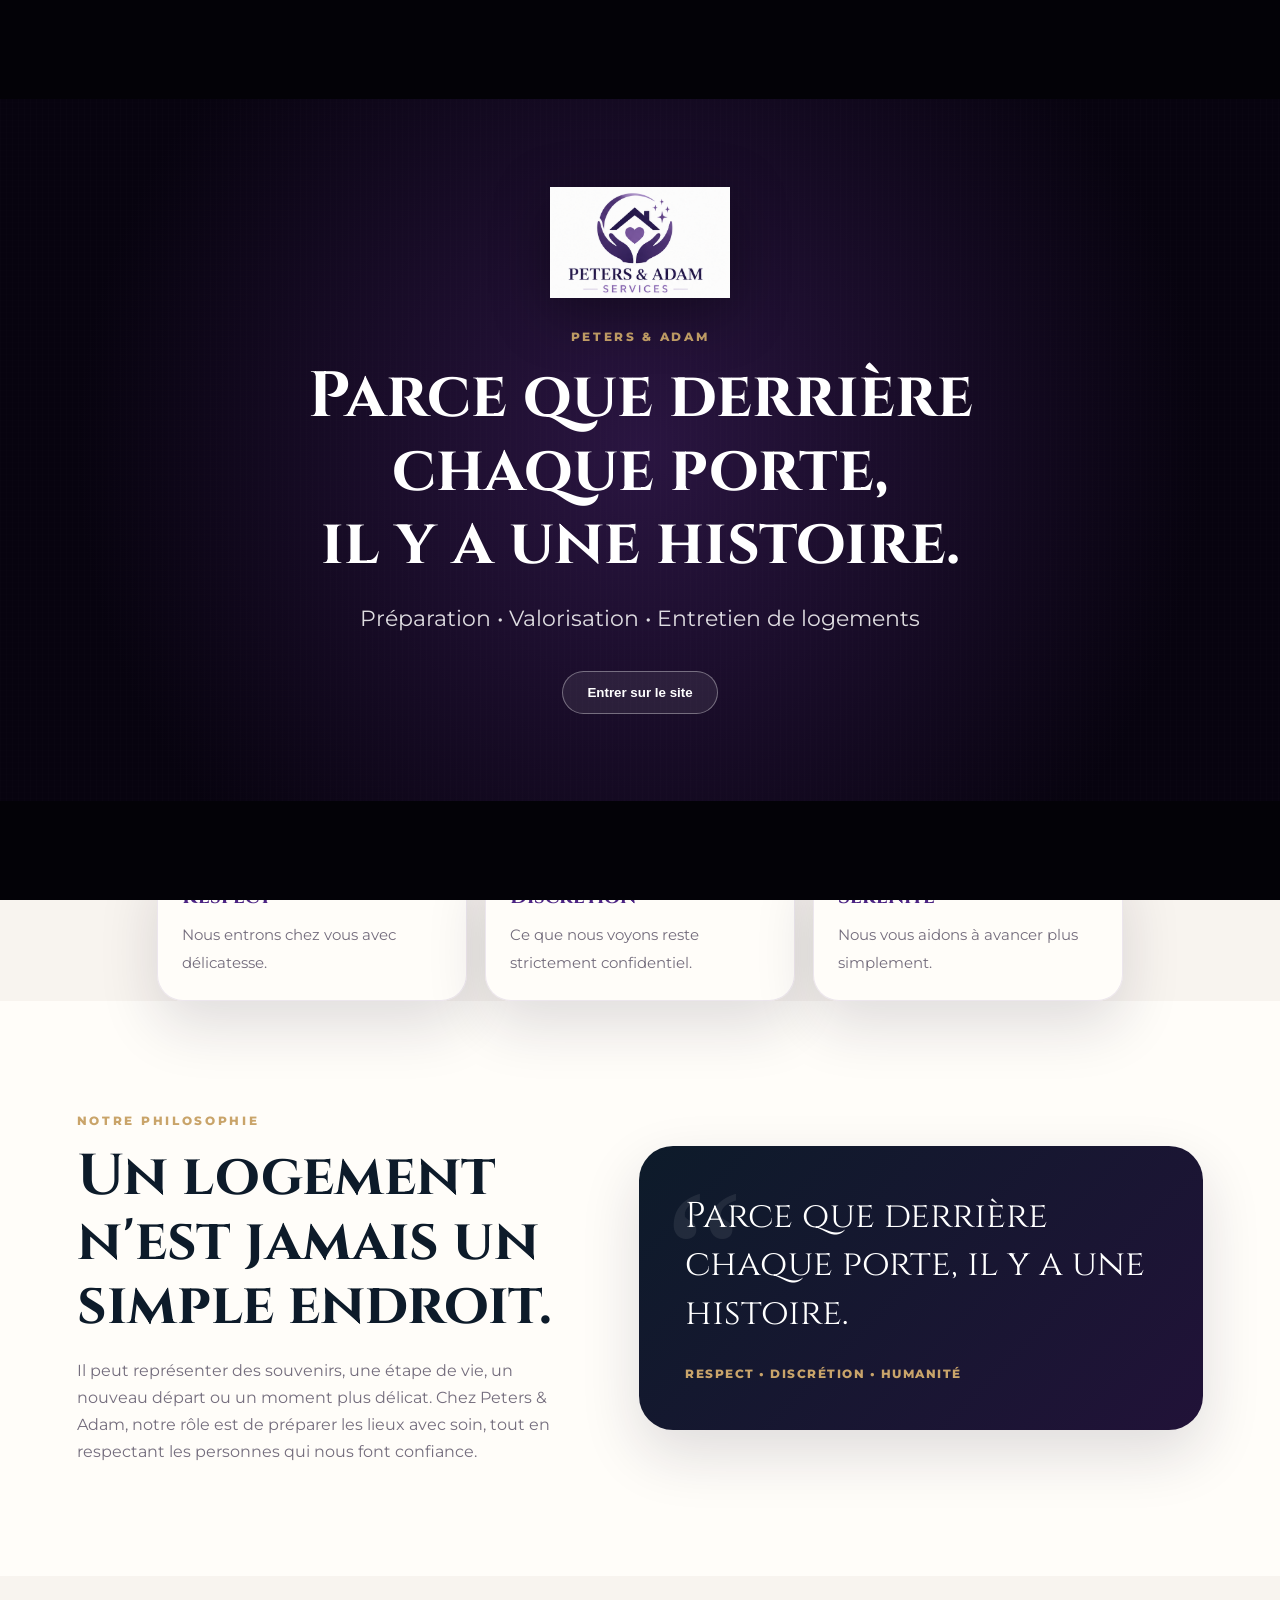
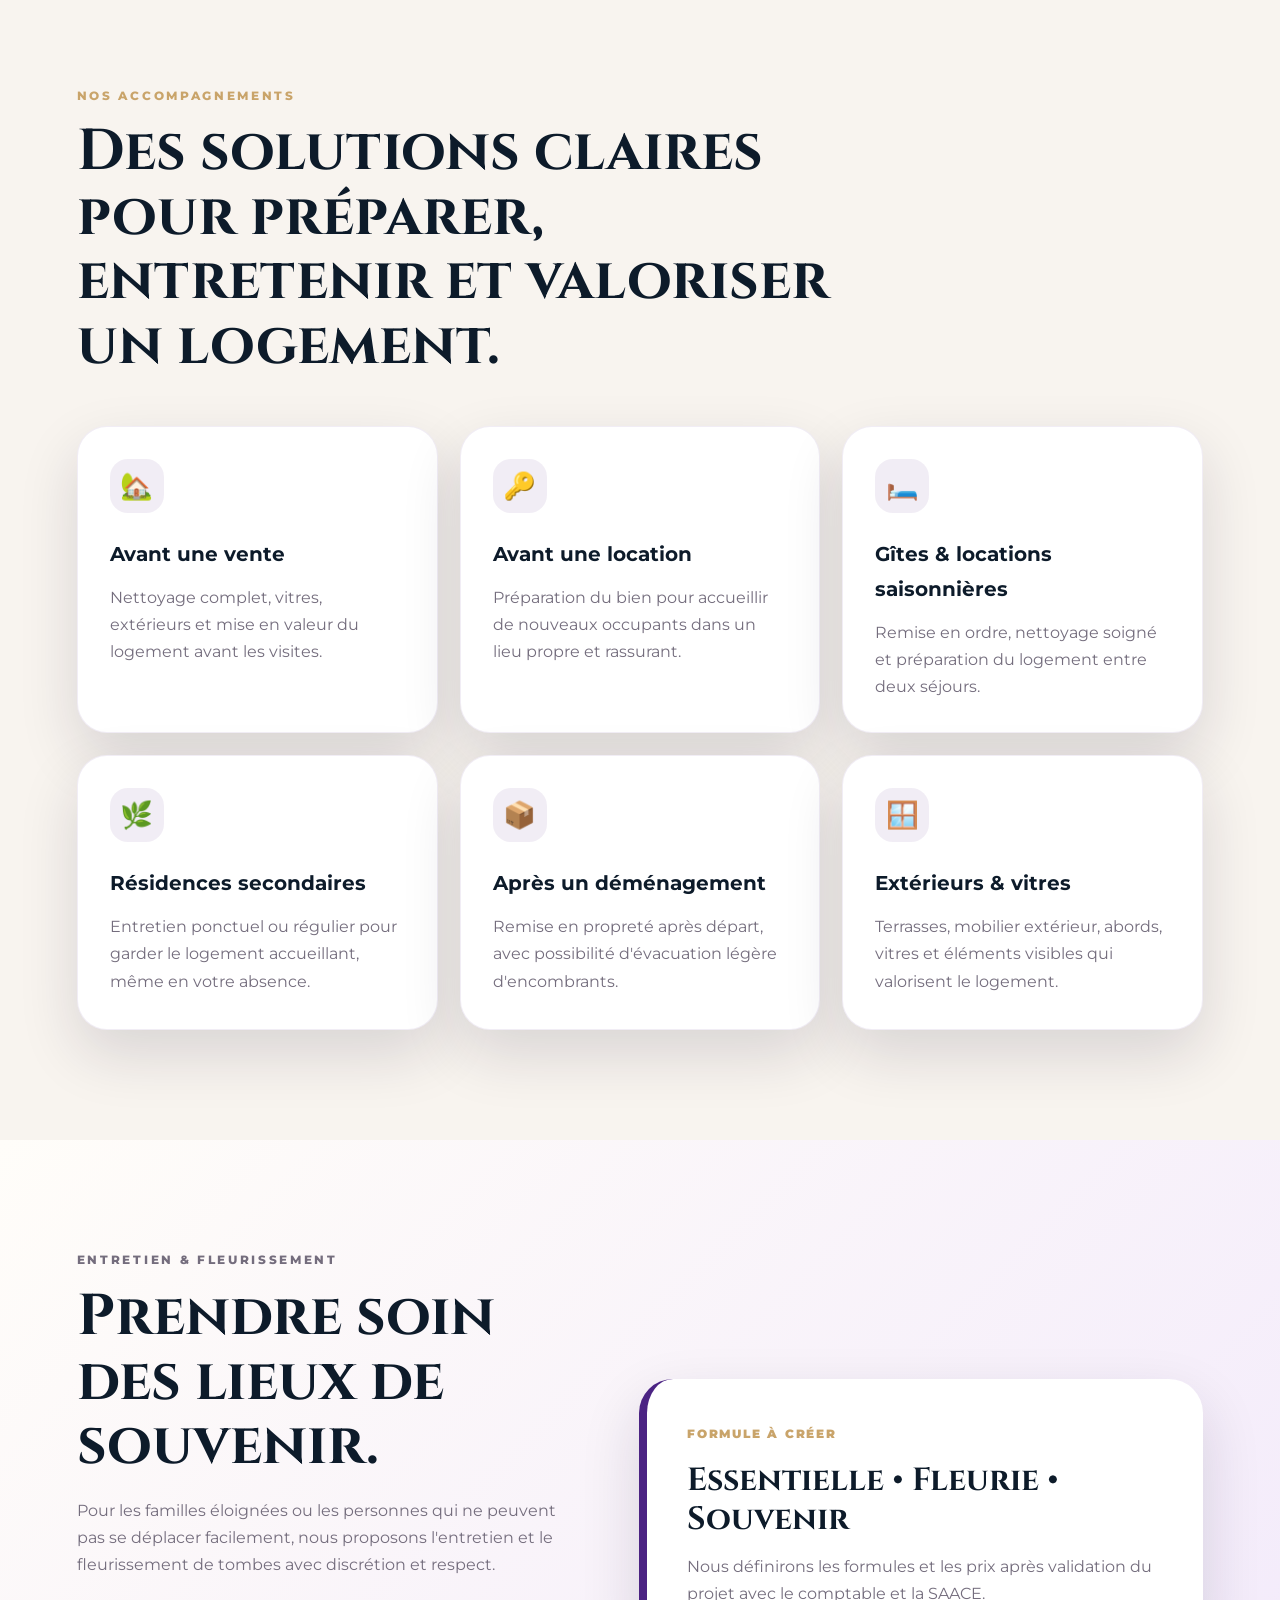
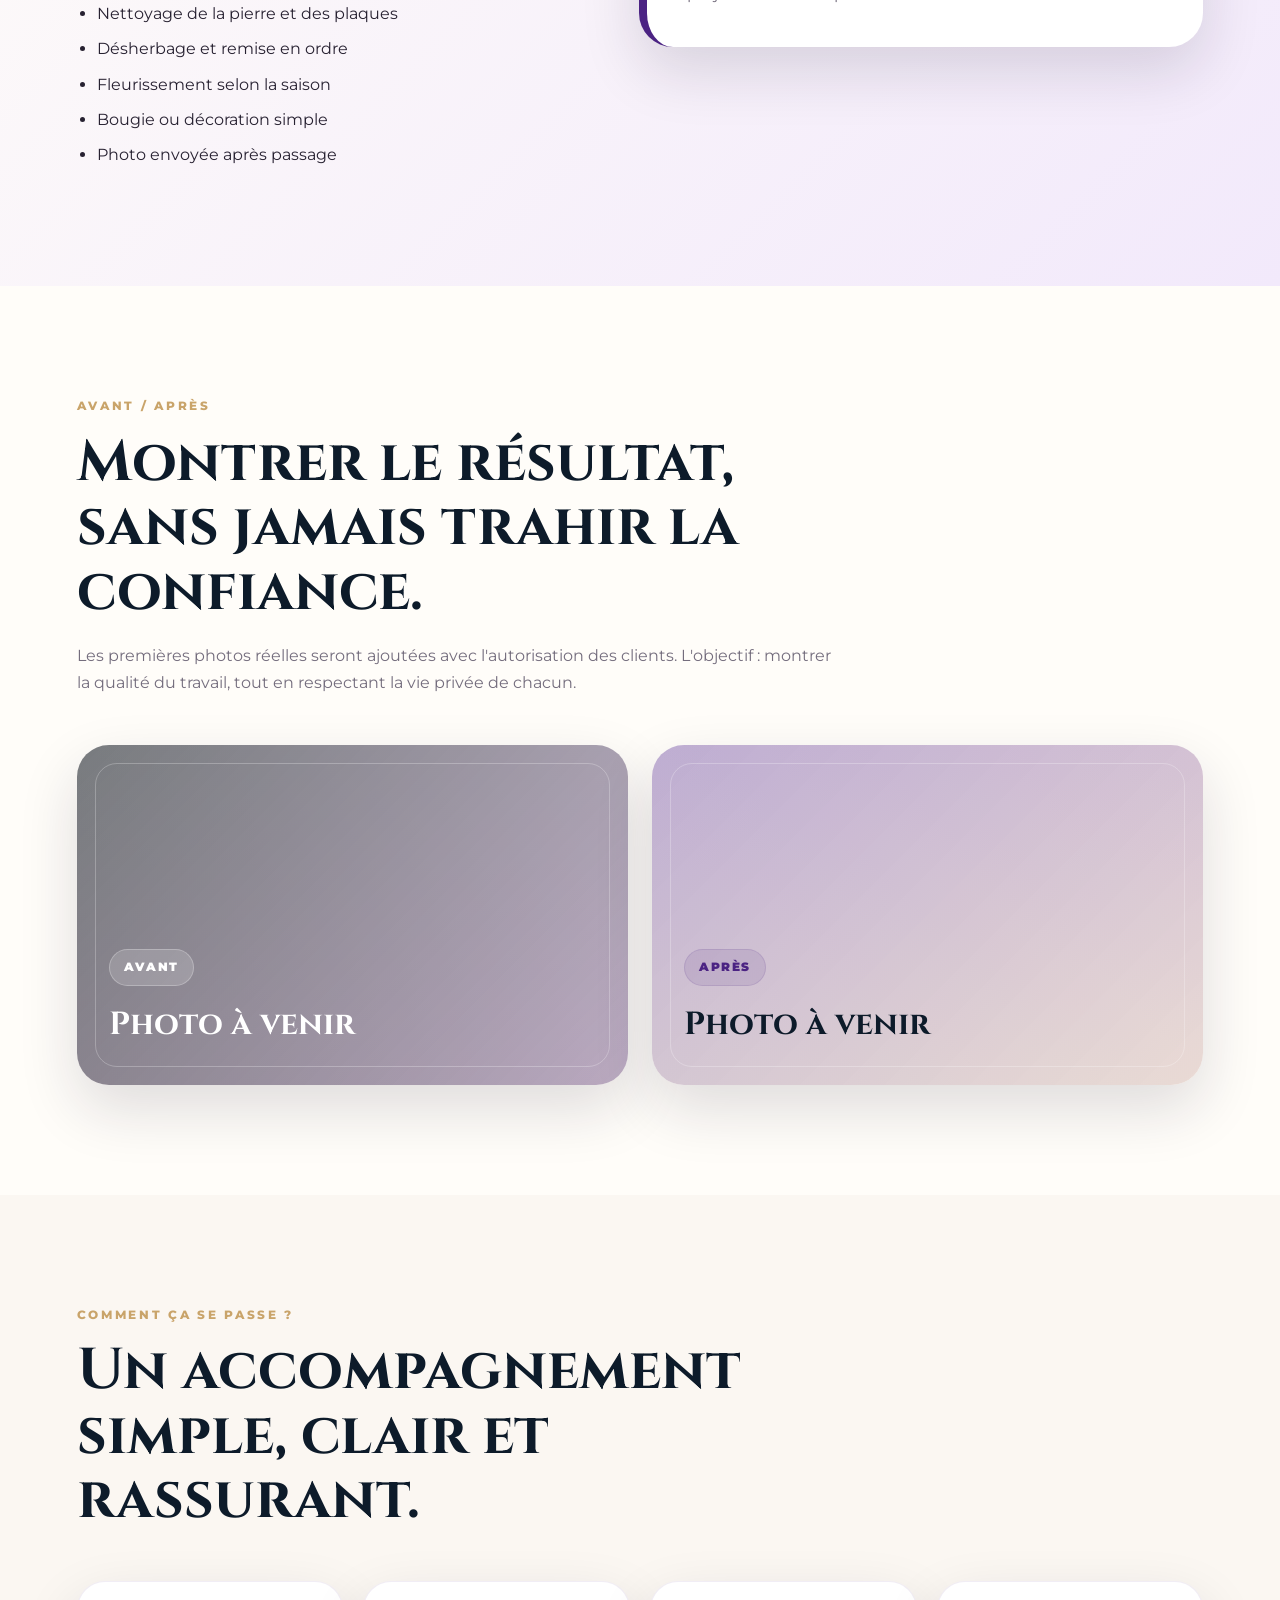
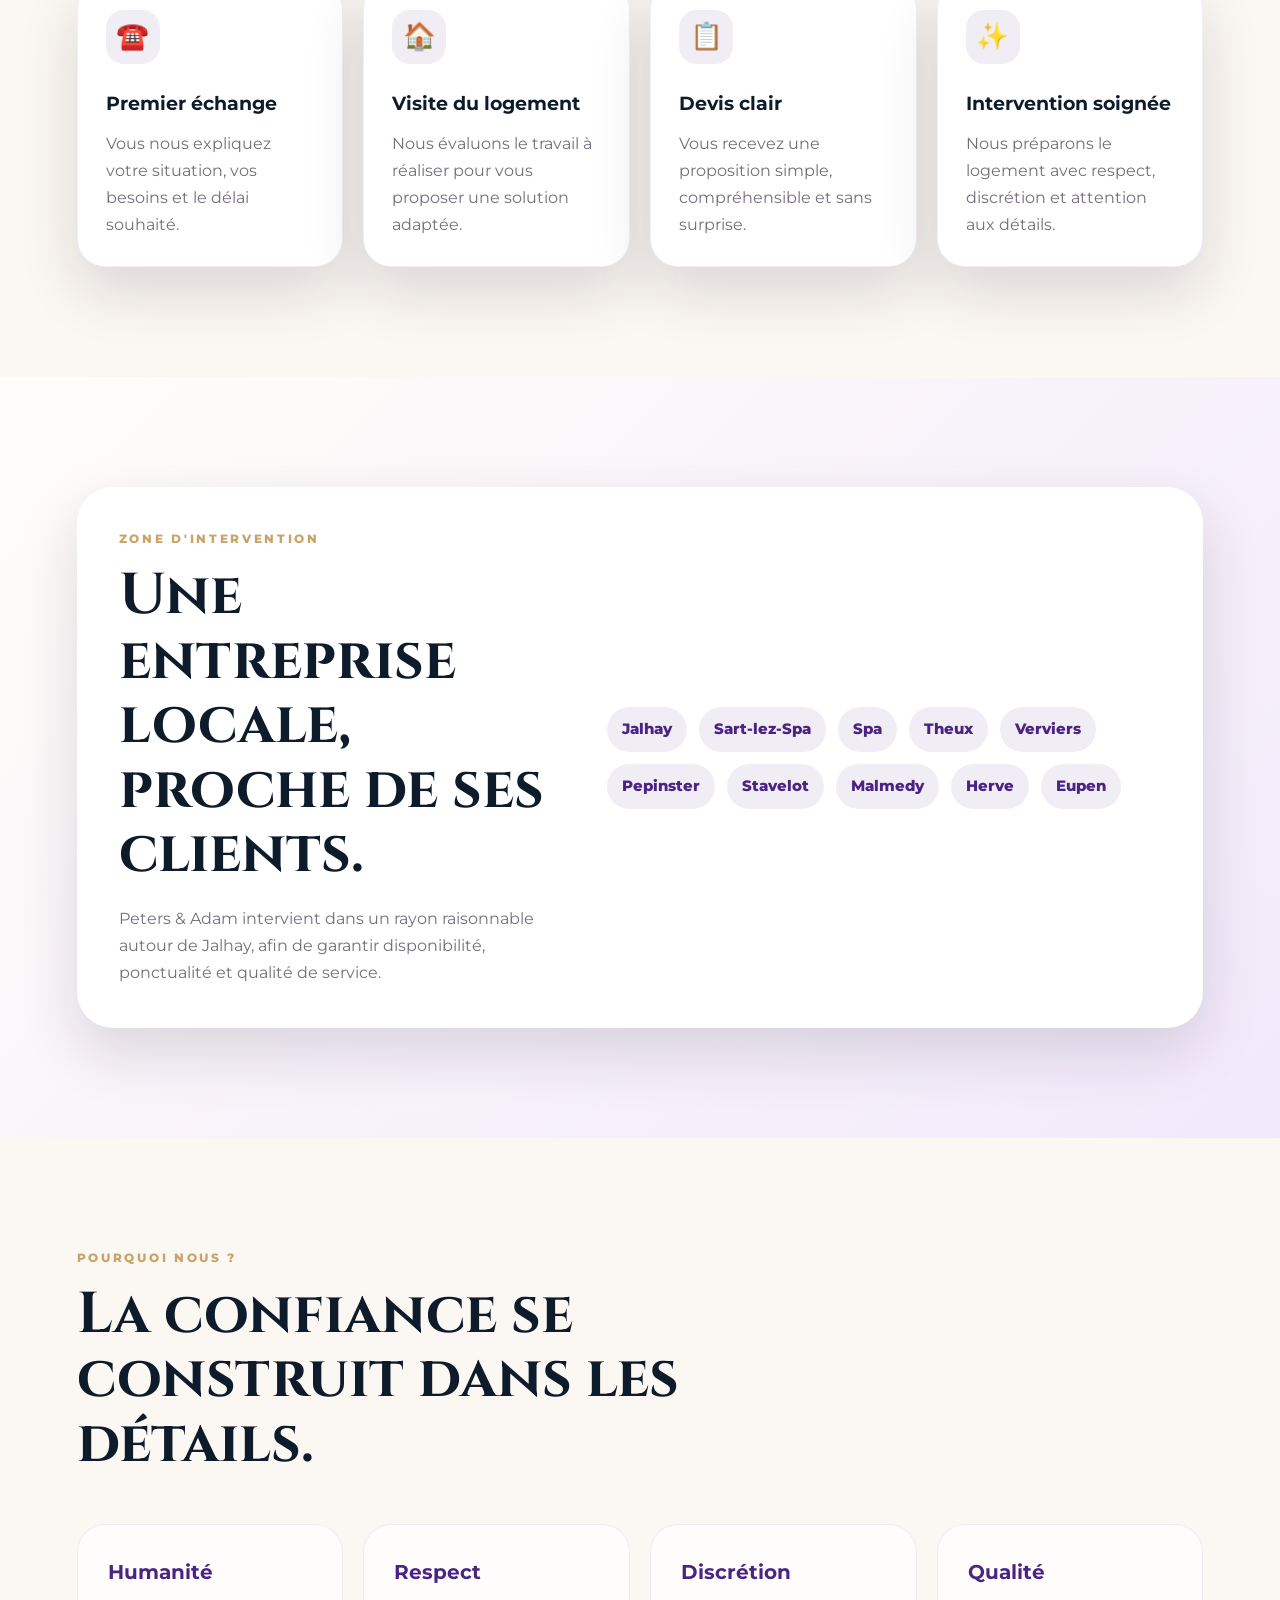
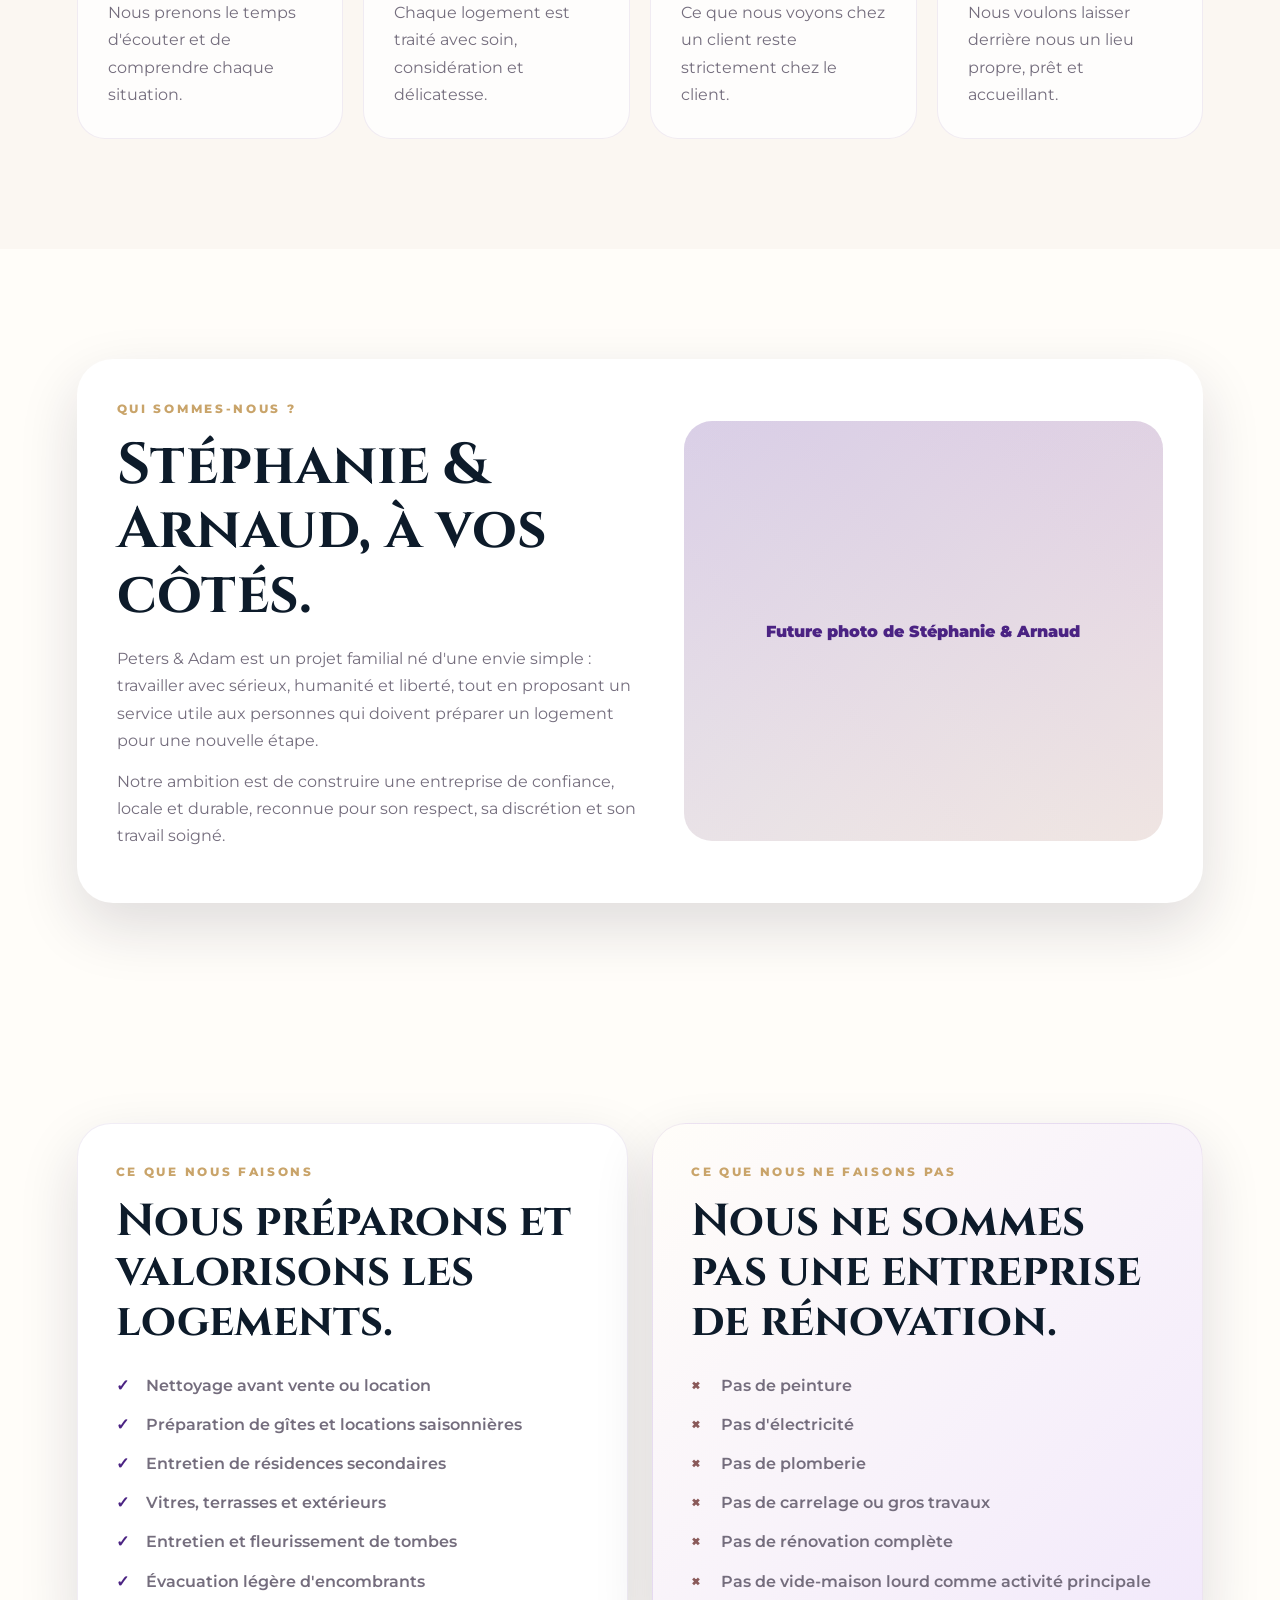
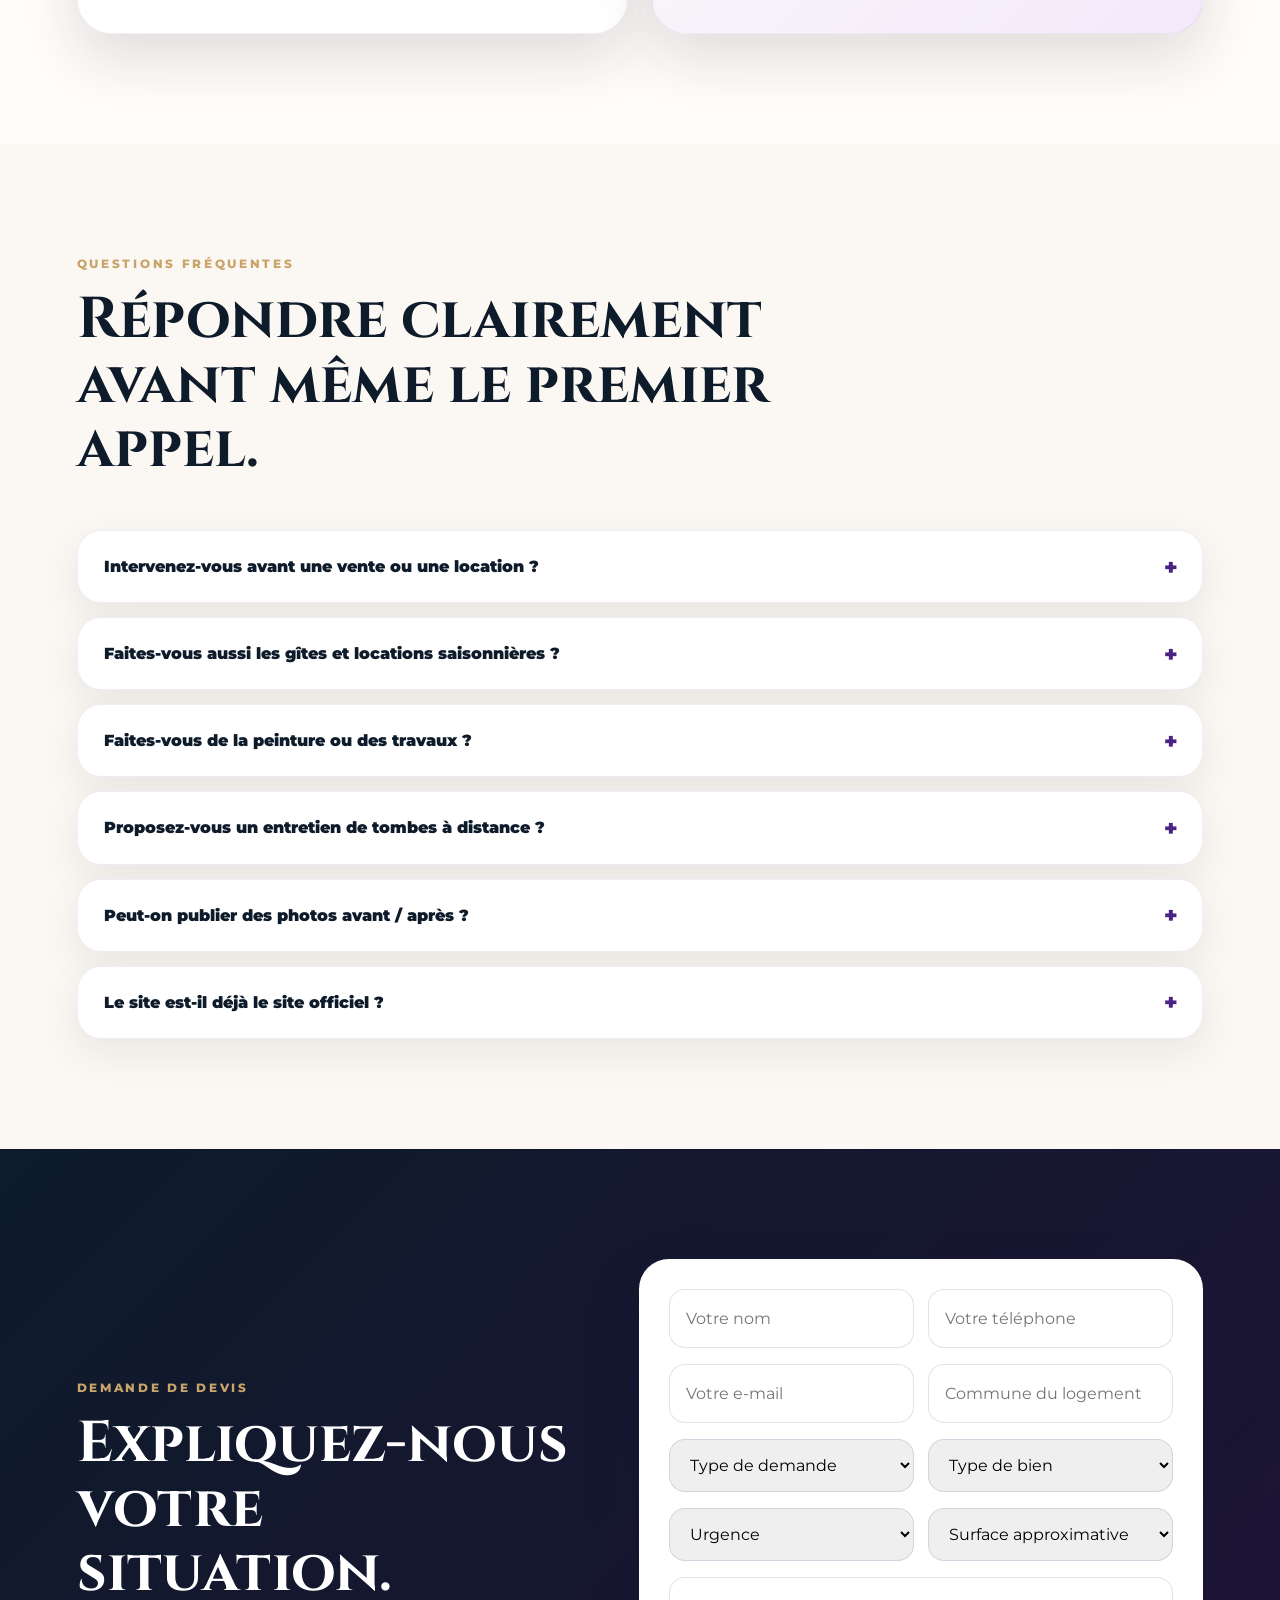
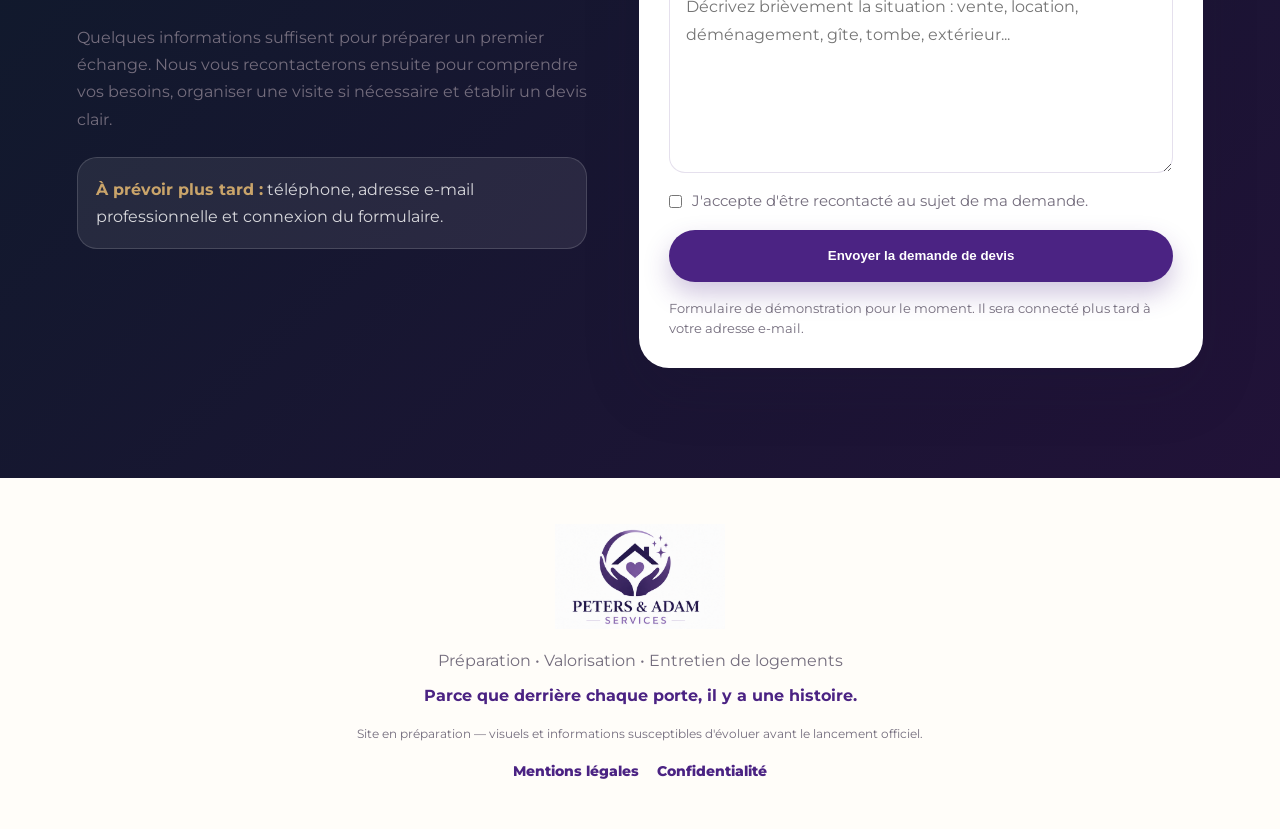
==== commit 171bb088: "Amélioration du Hero et du header" ====
--- a/index.html
+++ b/index.html
@@ -1,24 +1,28 @@
 <!DOCTYPE html>
 <html lang="fr">
+
 <head>
   <meta charset="UTF-8" />
   <meta name="viewport" content="width=device-width, initial-scale=1.0" />
   <title>Peters & Adam | Préparation • Valorisation • Entretien de logements</title>
-  <meta name="description" content="Peters & Adam prépare, valorise et entretient les logements avec respect, discrétion et humanité : avant vente, location, gîtes, résidences secondaires, extérieurs et tombes." />
+  <meta name="description"
+    content="Peters & Adam prépare, valorise et entretient les logements avec respect, discrétion et humanité : avant vente, location, gîtes, résidences secondaires, extérieurs et tombes." />
   <meta name="theme-color" content="#4b2383" />
 
   <meta property="og:title" content="Peters & Adam | Préparation • Valorisation • Entretien de logements" />
-  <meta property="og:description" content="Une entreprise familiale pour préparer les lieux avec respect, discrétion et humanité." />
+  <meta property="og:description"
+    content="Une entreprise familiale pour préparer les lieux avec respect, discrétion et humanité." />
   <meta property="og:type" content="website" />
 
   <link rel="icon" href="assets/icone-peters-adam.svg" type="image/svg+xml" />
   <link rel="stylesheet" href="styles.css" />
 </head>
+
 <body>
   <div class="film-intro" id="filmIntro">
     <div class="film-grain"></div>
     <div class="intro-inner">
-      <img src="assets/logo-peters-adam.svg" alt="Logo Peters & Adam" class="intro-logo" />
+      <img src="assets/logo-peters-adam.png" alt="Logo Peters & Adam" class="intro-logo" />
       <p class="intro-kicker">Peters & Adam</p>
       <h1>Parce que derrière chaque porte,<br />il y a une histoire.</h1>
       <p class="intro-line">Préparation • Valorisation • Entretien de logements</p>
@@ -28,7 +32,7 @@
 
   <header class="site-header">
     <a href="#accueil" class="brand">
-      <img src="assets/logo-peters-adam.svg" alt="Peters & Adam" />
+      <img src="assets/logo-peters-adam.png" alt="Peters & Adam" />
       <span>
         <strong>Peters & Adam</strong>
         <small>Préparation • Valorisation • Entretien de logements</small>
@@ -51,20 +55,23 @@
     <section class="hero" id="accueil">
       <div class="letterbox top"></div>
       <div class="letterbox bottom"></div>
-
       <div class="hero-content">
-        <img src="assets/logo-peters-adam.svg" alt="Logo Peters & Adam" class="hero-logo reveal" />
-        <p class="eyebrow reveal">Entreprise familiale</p>
-        <h2 class="reveal">Nous préparons les lieux<br />avec respect et humanité.</h2>
-        <p class="hero-subtitle reveal">Préparation • Valorisation • Entretien de logements</p>
-        <p class="hero-quote reveal">
-          Nous n'entrons pas simplement dans un logement.<br />
-          <strong>Nous entrons dans un lieu qui compte pour quelqu'un.</strong>
+
+        <p class="eyebrow">Entreprise familiale</p>
+
+        <h1>
+          Nous préparons les lieux<br>
+          <span>avec respect et humanité.</span>
+        </h1>
+
+        <p class="hero-subtitle">
+          Préparation • Valorisation • Entretien de logements
         </p>
-        <div class="hero-actions reveal">
-          <a class="btn primary" href="#accompagnements">Découvrir nos accompagnements</a>
-          <a class="btn ghost" href="#contact">Demander un devis</a>
-        </div>
+
+        <p class="hero-text">
+          Chaque logement raconte une histoire.<br>
+          <strong>Notre mission est de préparer le prochain chapitre.</strong>
+        </p>
       </div>
 
       <div class="scroll-indicator">Faire défiler</div>
@@ -351,32 +358,38 @@
         <div class="faq-list">
           <details class="faq-item reveal">
             <summary>Intervenez-vous avant une vente ou une location ?</summary>
-            <p>Oui. C'est l'un des cœurs de notre activité : préparer un logement pour qu'il soit propre, accueillant et mieux présenté avant les visites ou l'arrivée de nouveaux occupants.</p>
+            <p>Oui. C'est l'un des cœurs de notre activité : préparer un logement pour qu'il soit propre, accueillant et
+              mieux présenté avant les visites ou l'arrivée de nouveaux occupants.</p>
           </details>
 
           <details class="faq-item reveal">
             <summary>Faites-vous aussi les gîtes et locations saisonnières ?</summary>
-            <p>Oui. Nous pouvons préparer un gîte ou une location saisonnière entre deux séjours, avec un nettoyage soigné et une remise en ordre du logement.</p>
+            <p>Oui. Nous pouvons préparer un gîte ou une location saisonnière entre deux séjours, avec un nettoyage
+              soigné et une remise en ordre du logement.</p>
           </details>
 
           <details class="faq-item reveal">
             <summary>Faites-vous de la peinture ou des travaux ?</summary>
-            <p>Non. Peters & Adam n'est pas une entreprise de rénovation. Nous nous concentrons sur la préparation, la valorisation et l'entretien par le nettoyage et la remise en propreté.</p>
+            <p>Non. Peters & Adam n'est pas une entreprise de rénovation. Nous nous concentrons sur la préparation, la
+              valorisation et l'entretien par le nettoyage et la remise en propreté.</p>
           </details>
 
           <details class="faq-item reveal">
             <summary>Proposez-vous un entretien de tombes à distance ?</summary>
-            <p>Oui. Nous prévoyons des prestations de nettoyage, fleurissement, bougie, arrosage et envoi d'une photo après passage, pour rassurer les familles qui ne peuvent pas se déplacer facilement.</p>
+            <p>Oui. Nous prévoyons des prestations de nettoyage, fleurissement, bougie, arrosage et envoi d'une photo
+              après passage, pour rassurer les familles qui ne peuvent pas se déplacer facilement.</p>
           </details>
 
           <details class="faq-item reveal">
             <summary>Peut-on publier des photos avant / après ?</summary>
-            <p>Uniquement avec l'accord explicite du client. La discrétion et le respect de la vie privée sont essentiels dans notre façon de travailler.</p>
+            <p>Uniquement avec l'accord explicite du client. La discrétion et le respect de la vie privée sont
+              essentiels dans notre façon de travailler.</p>
           </details>
 
           <details class="faq-item reveal">
             <summary>Le site est-il déjà le site officiel ?</summary>
-            <p>Pour le moment, il s'agit d'une maquette de lancement. Les textes, visuels, coordonnées et informations légales seront finalisés avant l'ouverture officielle de l'entreprise.</p>
+            <p>Pour le moment, il s'agit d'une maquette de lancement. Les textes, visuels, coordonnées et informations
+              légales seront finalisés avant l'ouverture officielle de l'entreprise.</p>
           </details>
         </div>
       </div>
@@ -454,7 +467,8 @@
             </select>
           </div>
 
-          <textarea rows="6" placeholder="Décrivez brièvement la situation : vente, location, déménagement, gîte, tombe, extérieur..."></textarea>
+          <textarea rows="6"
+            placeholder="Décrivez brièvement la situation : vente, location, déménagement, gîte, tombe, extérieur..."></textarea>
 
           <label class="checkbox-line">
             <input type="checkbox" />
@@ -471,7 +485,7 @@
   </main>
 
   <footer class="footer">
-    <img src="assets/logo-peters-adam.svg" alt="Peters & Adam" />
+    <img src="assets/logo-peters-adam.png" alt="Peters & Adam" />
     <p>Préparation • Valorisation • Entretien de logements</p>
     <strong>Parce que derrière chaque porte, il y a une histoire.</strong>
     <small>Site en préparation — visuels et informations susceptibles d'évoluer avant le lancement officiel.</small>
@@ -483,4 +497,5 @@
 
   <script src="script.js"></script>
 </body>
-</html>
+
+</html>
--- a/styles.css
+++ b/styles.css
@@ -131,13 +131,13 @@
 .site-header {
   position: fixed;
   inset: 0 0 auto 0;
-  min-height: 82px;
+  min-height: 68px;
   z-index: 50;
   display: flex;
   align-items: center;
   justify-content: space-between;
-  padding: 12px 6vw;
-  background: rgba(255, 253, 249, .86);
+  padding: 8px 5vw;
+  background: rgba(255, 253, 249, .90);
   backdrop-filter: blur(18px);
   border-bottom: 1px solid rgba(75,35,131,.08);
 }
@@ -232,13 +232,20 @@
 .hero-content {
   position: relative;
   z-index: 3;
-  max-width: 930px;
+  width: min(760px, 90%);
+  margin: 0 auto;
   text-align: center;
-  padding: 42px;
-  border-radius: 34px;
-  background: rgba(255, 253, 249, .86);
-  backdrop-filter: blur(10px);
-  box-shadow: 0 30px 80px rgba(13, 27, 42, .24);
+
+  padding: 70px 65px;
+
+  border-radius: 36px;
+
+  background: rgba(255, 253, 249, 0.92);
+  backdrop-filter: blur(14px);
+
+  box-shadow:
+    0 30px 80px rgba(13, 27, 42, 0.22),
+    0 8px 30px rgba(75, 35, 131, 0.10);
 }
 
 .hero-logo {
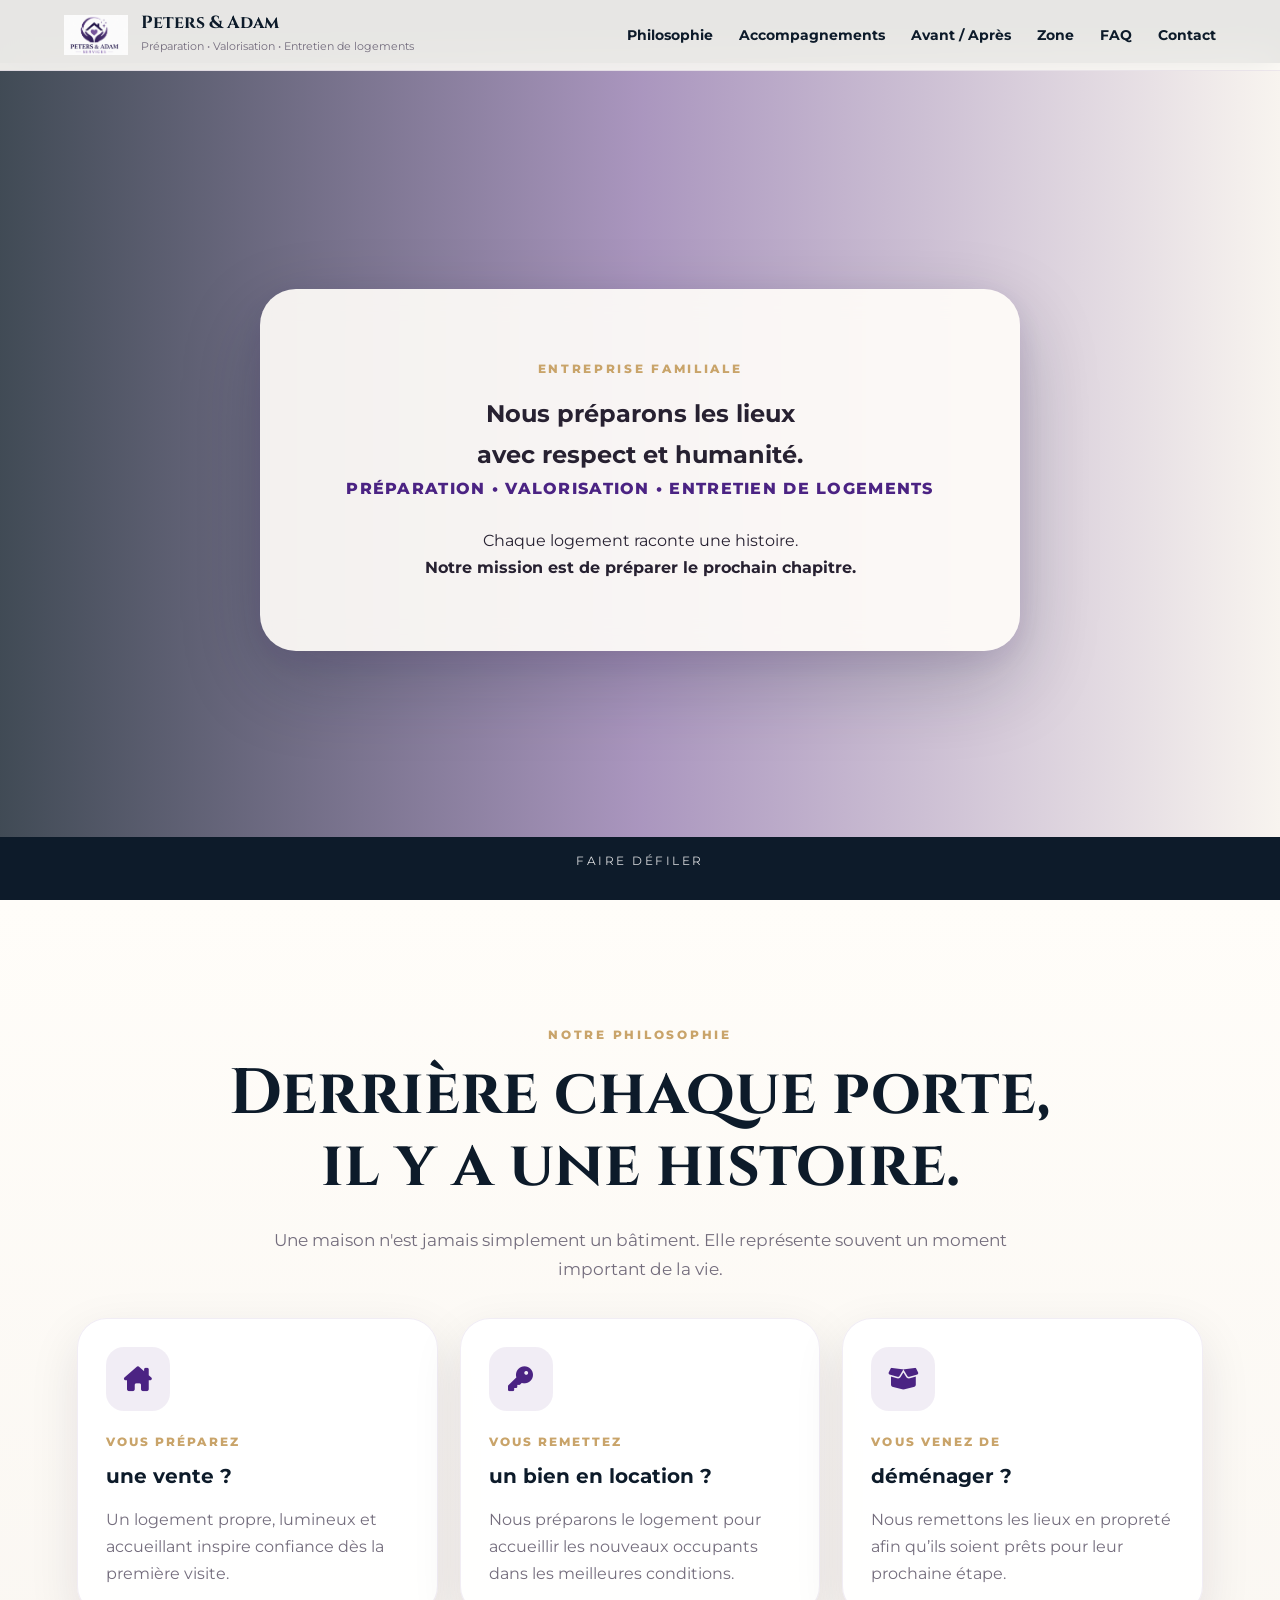
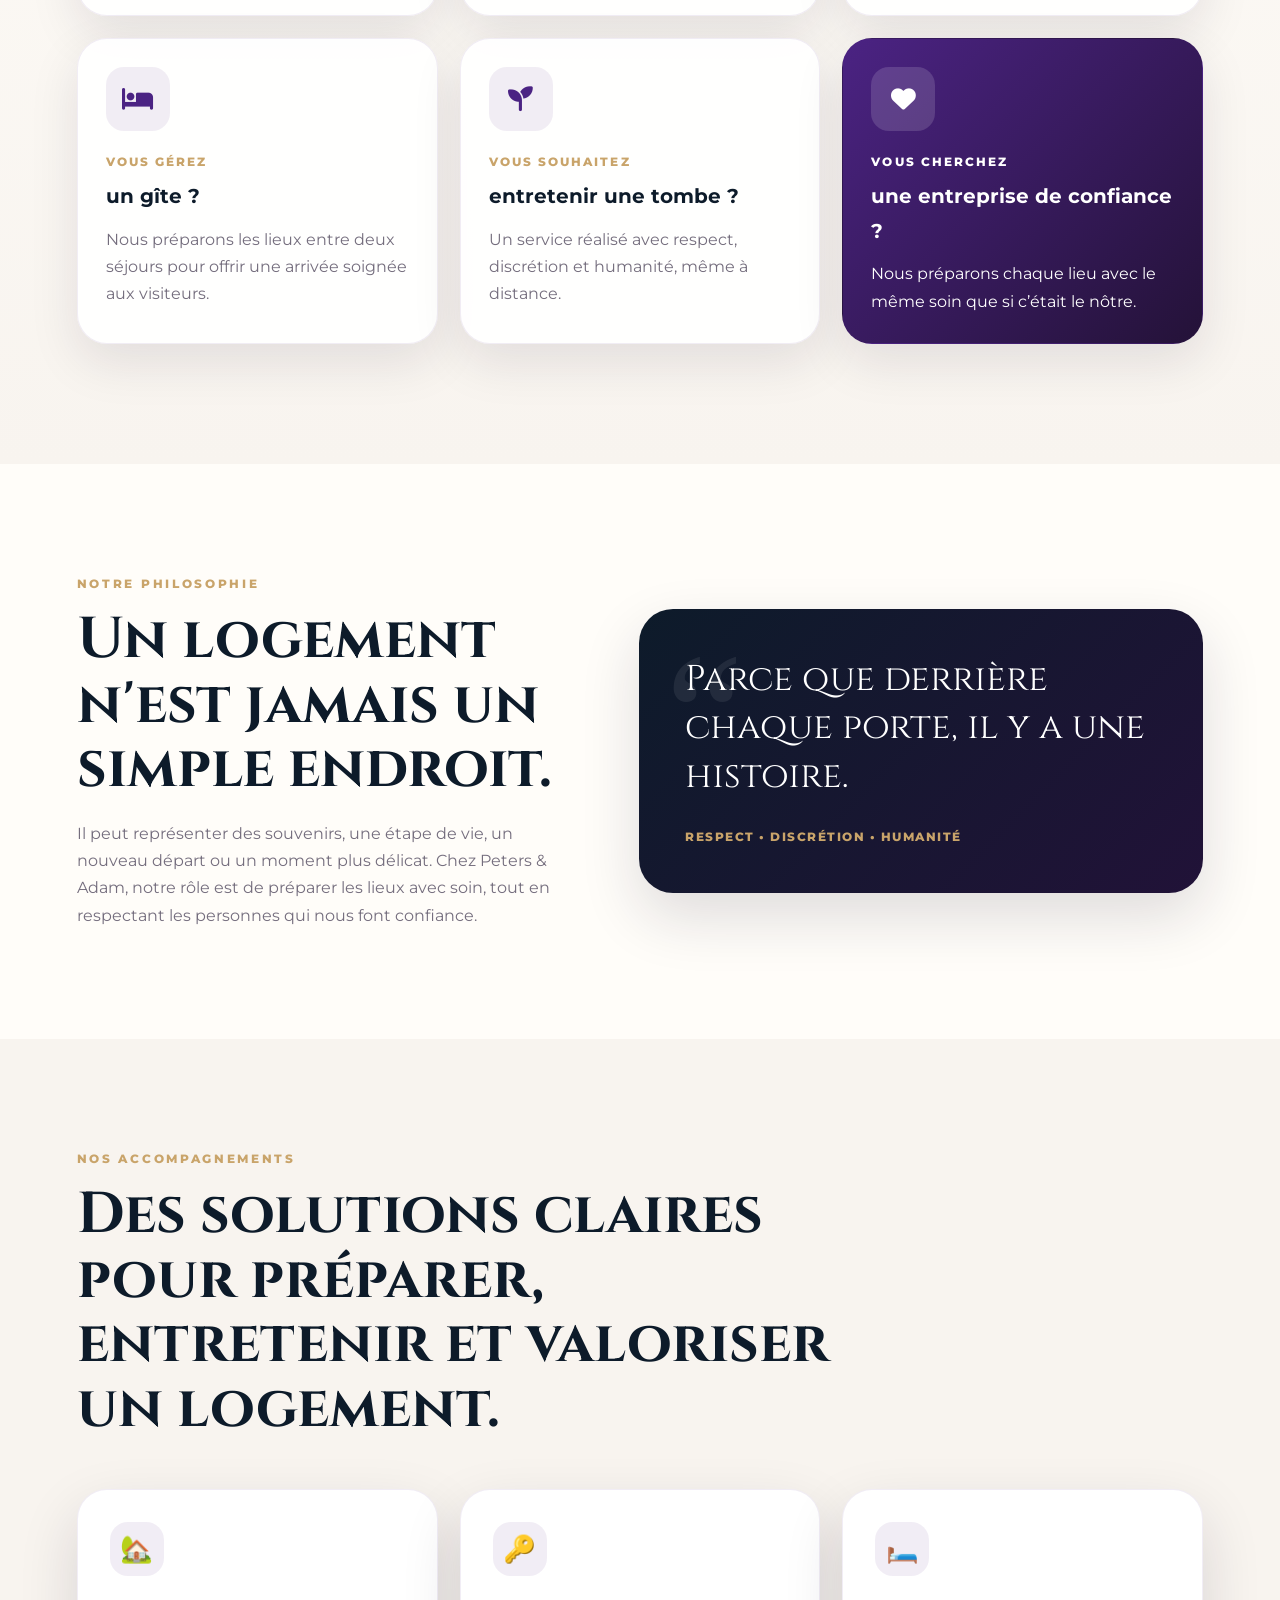
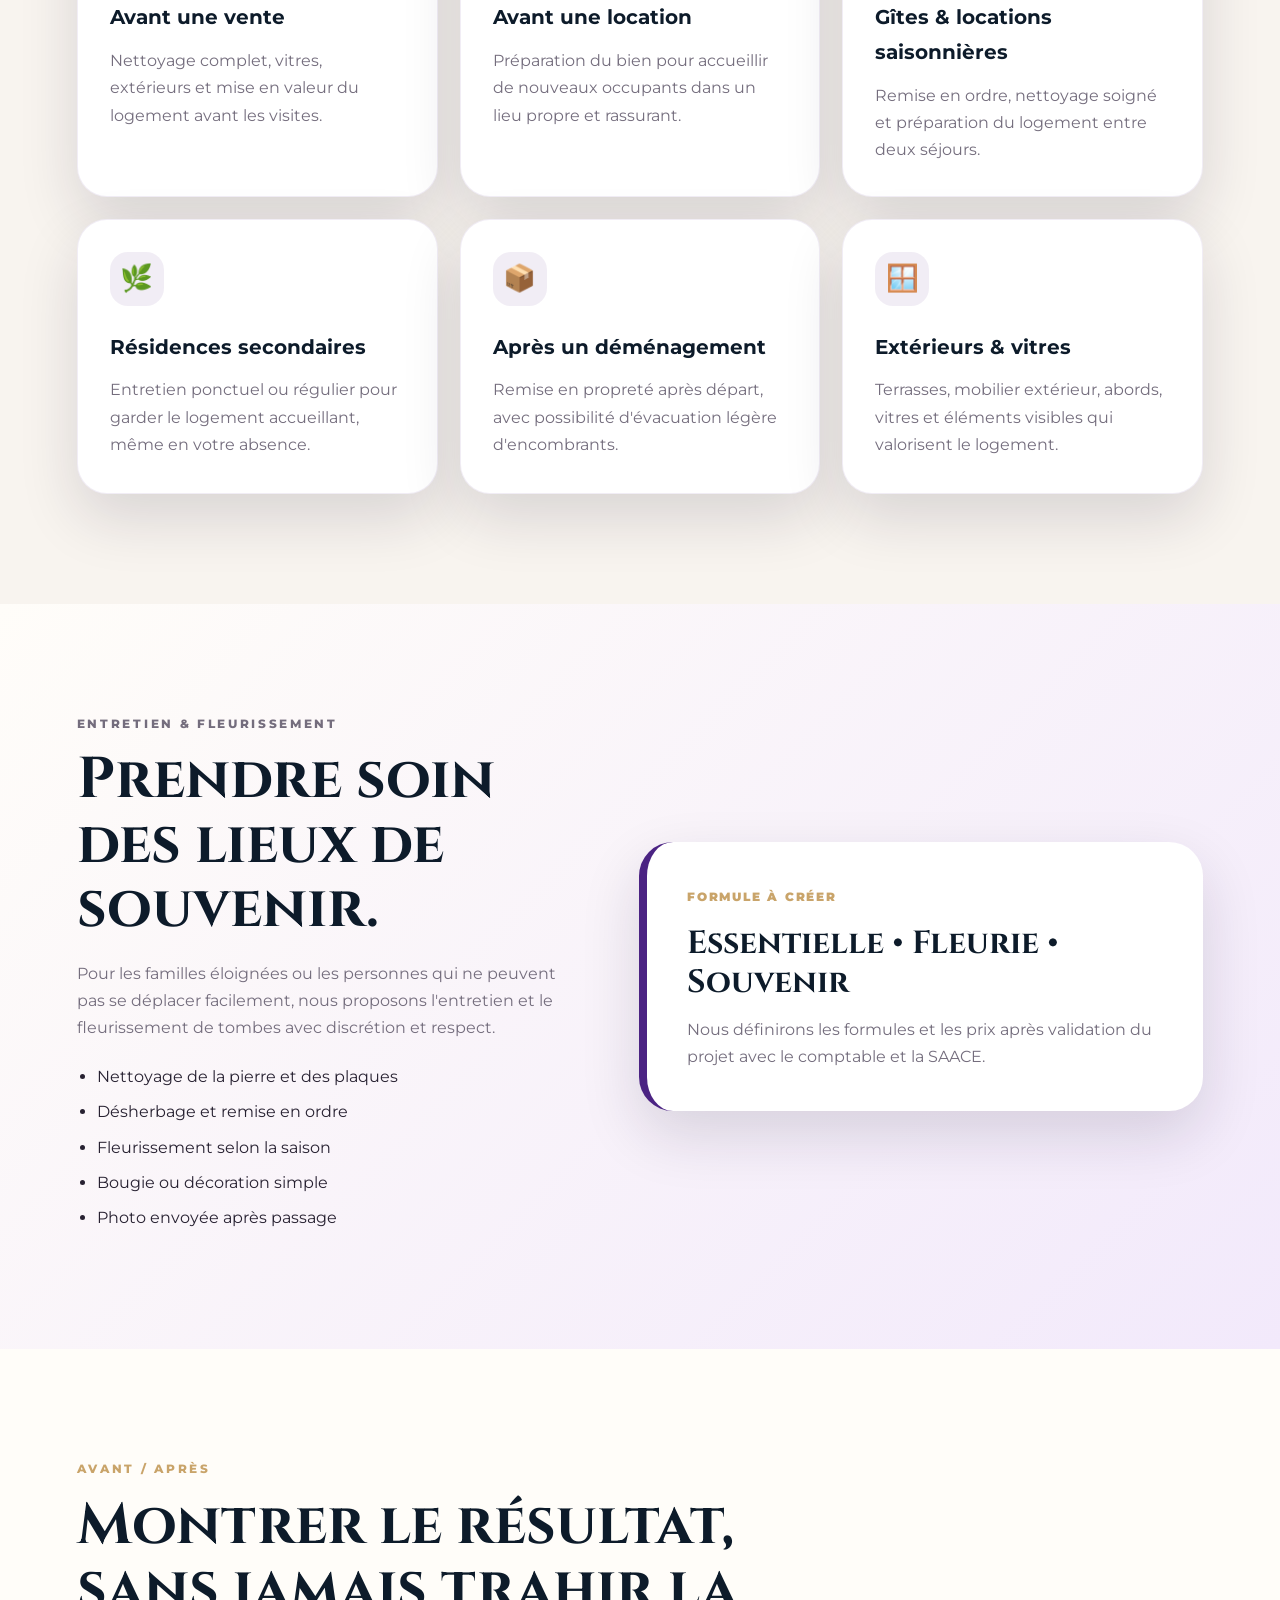
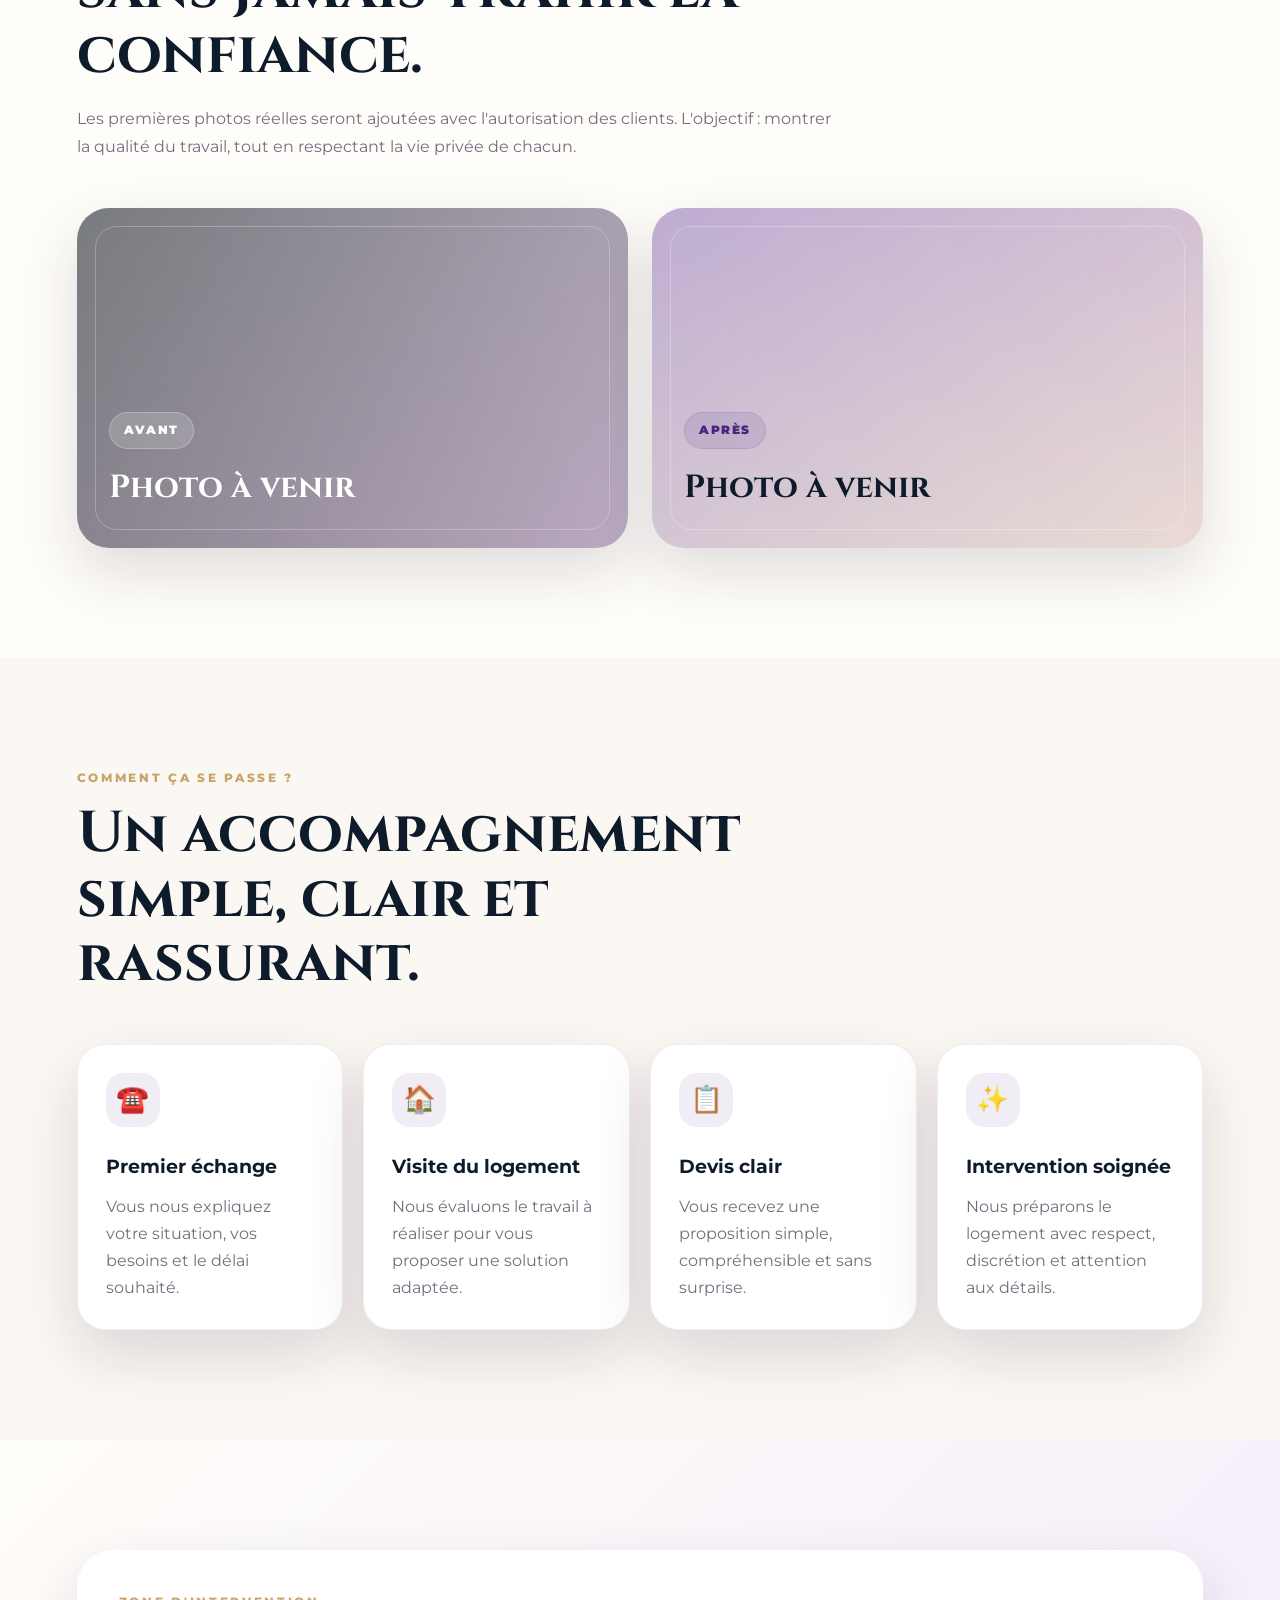
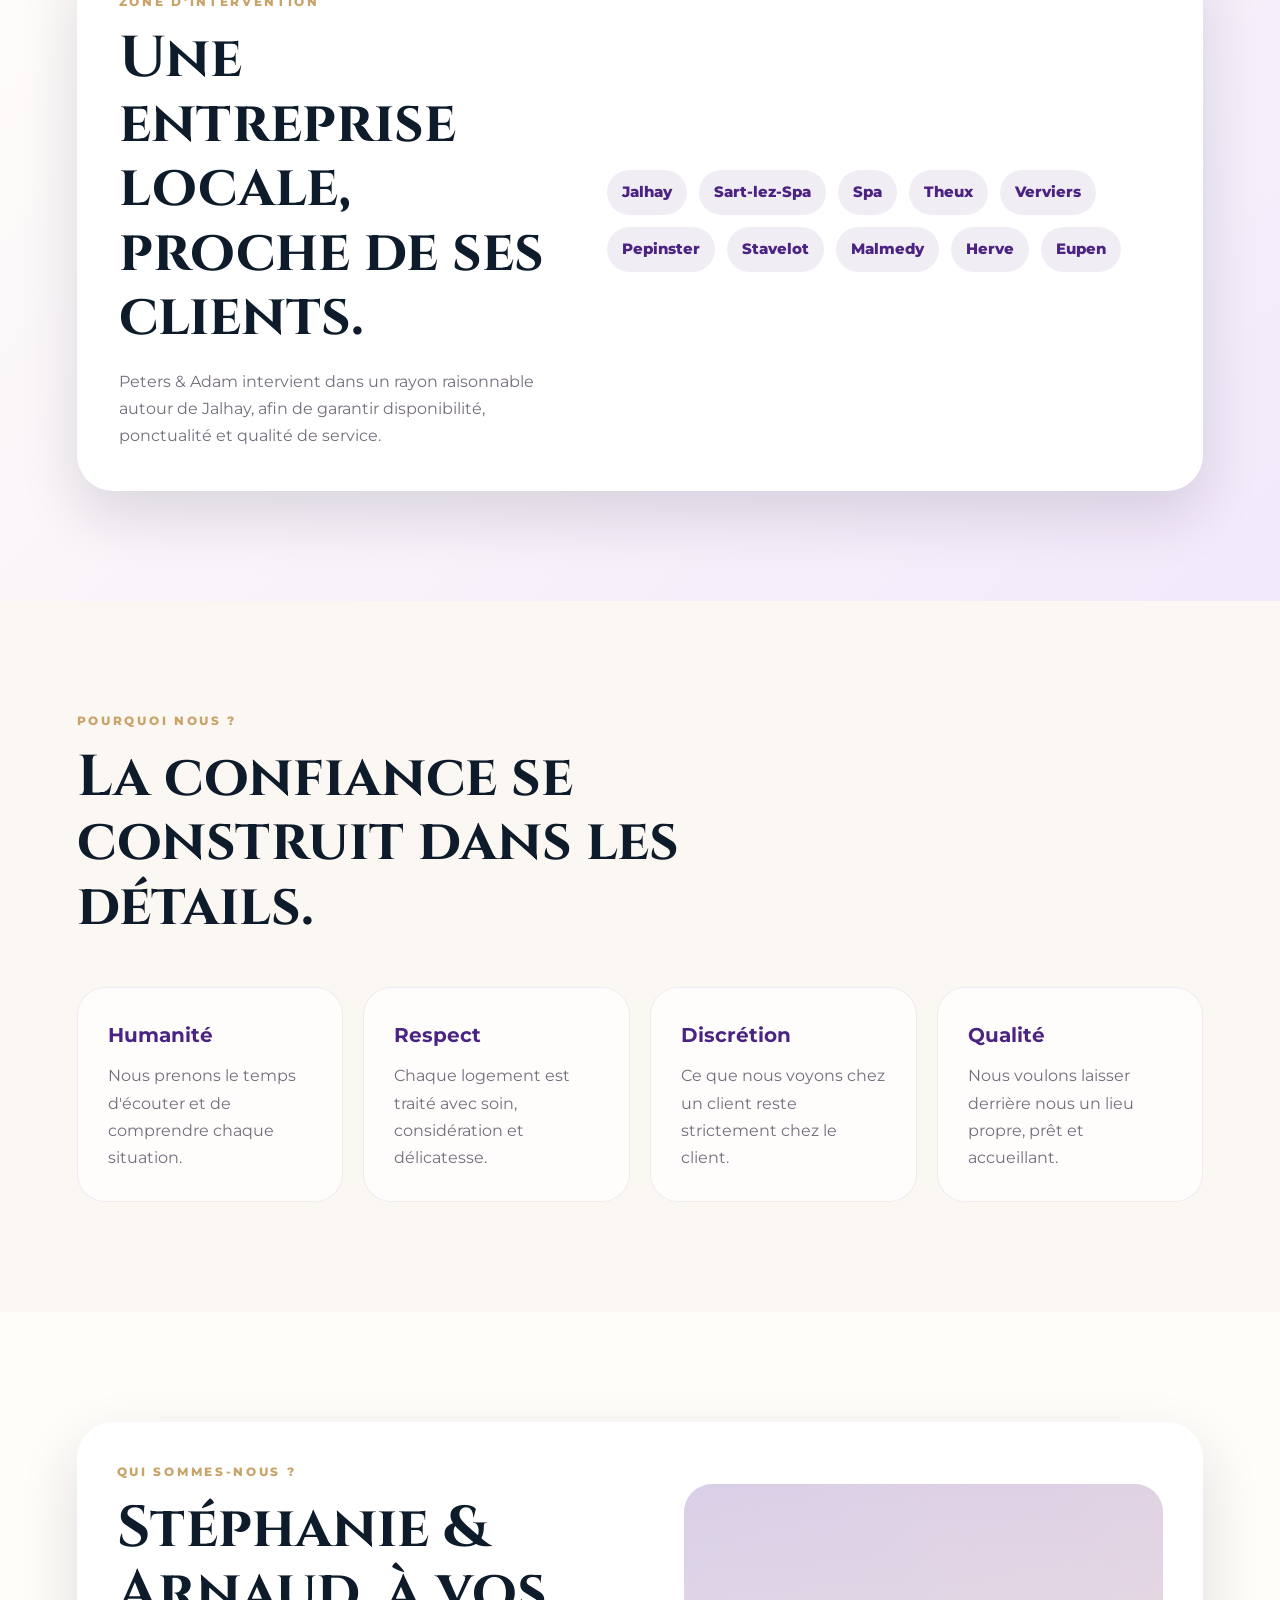
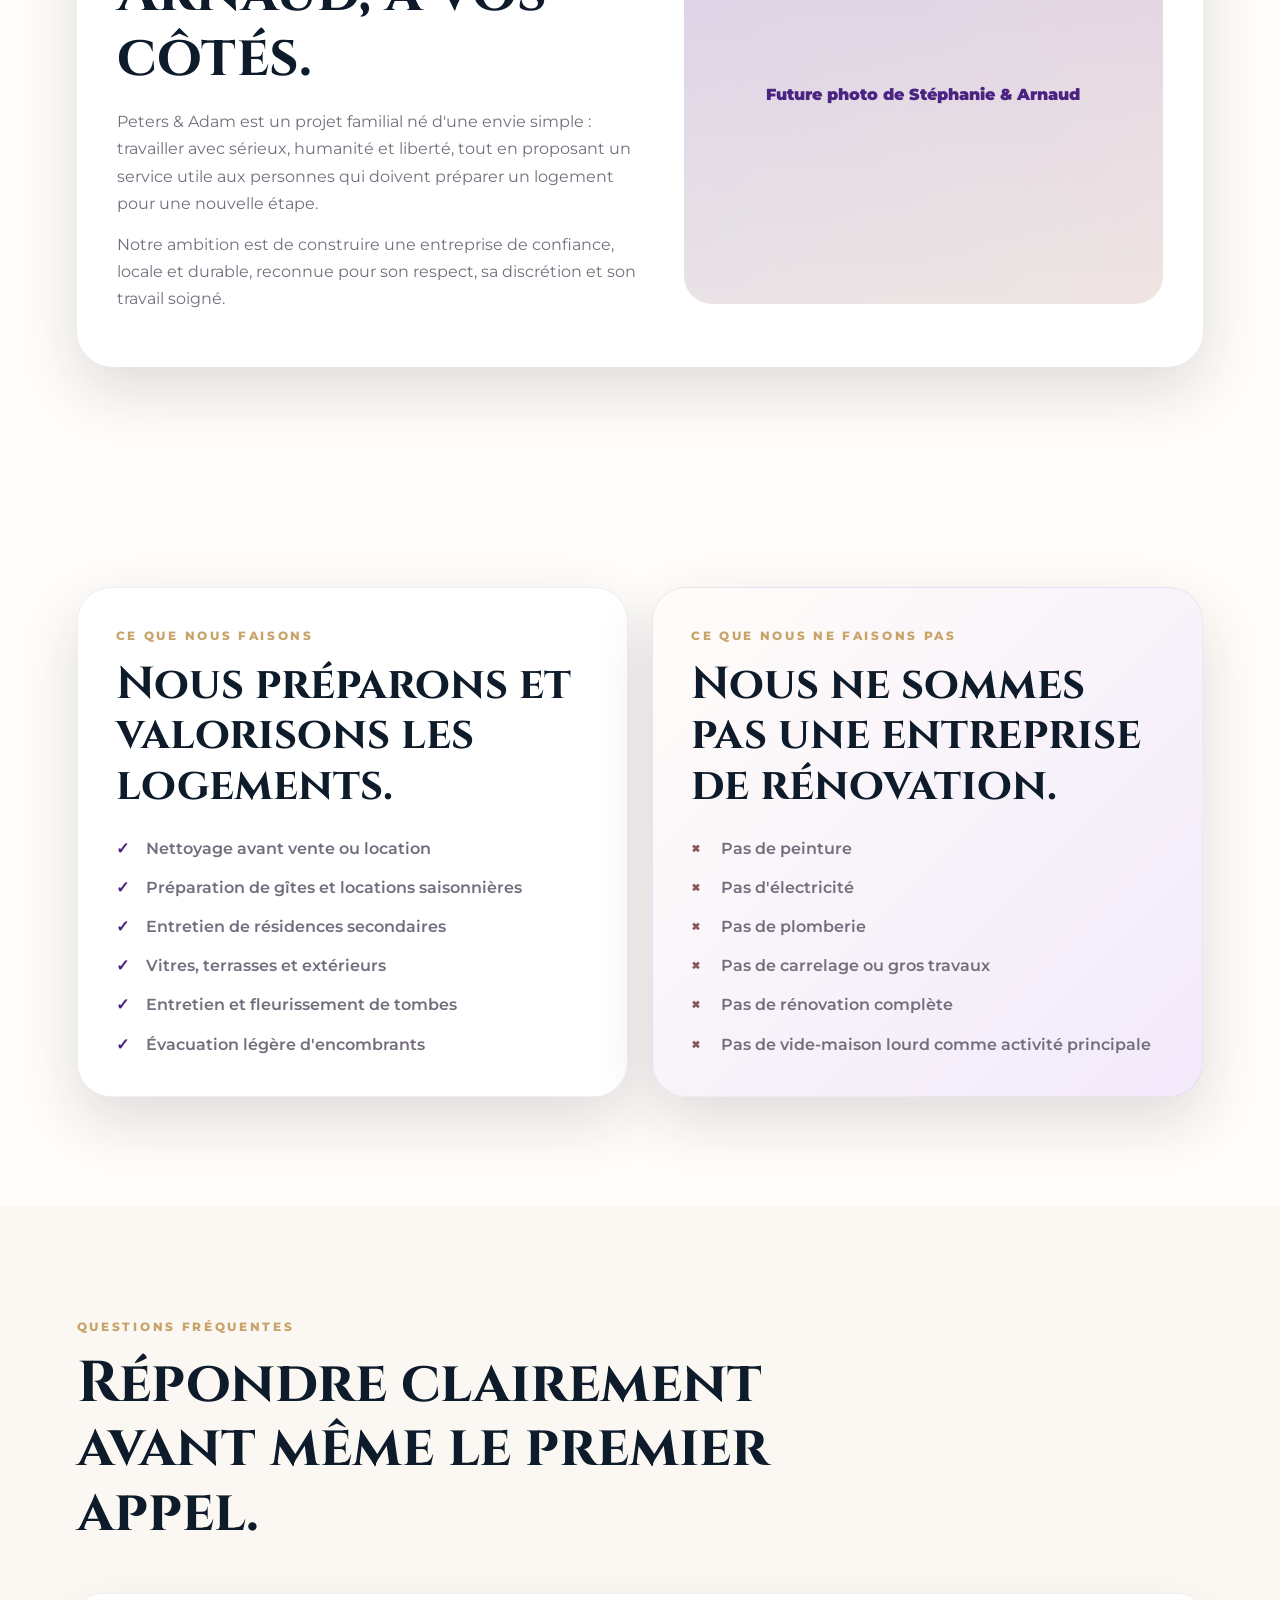
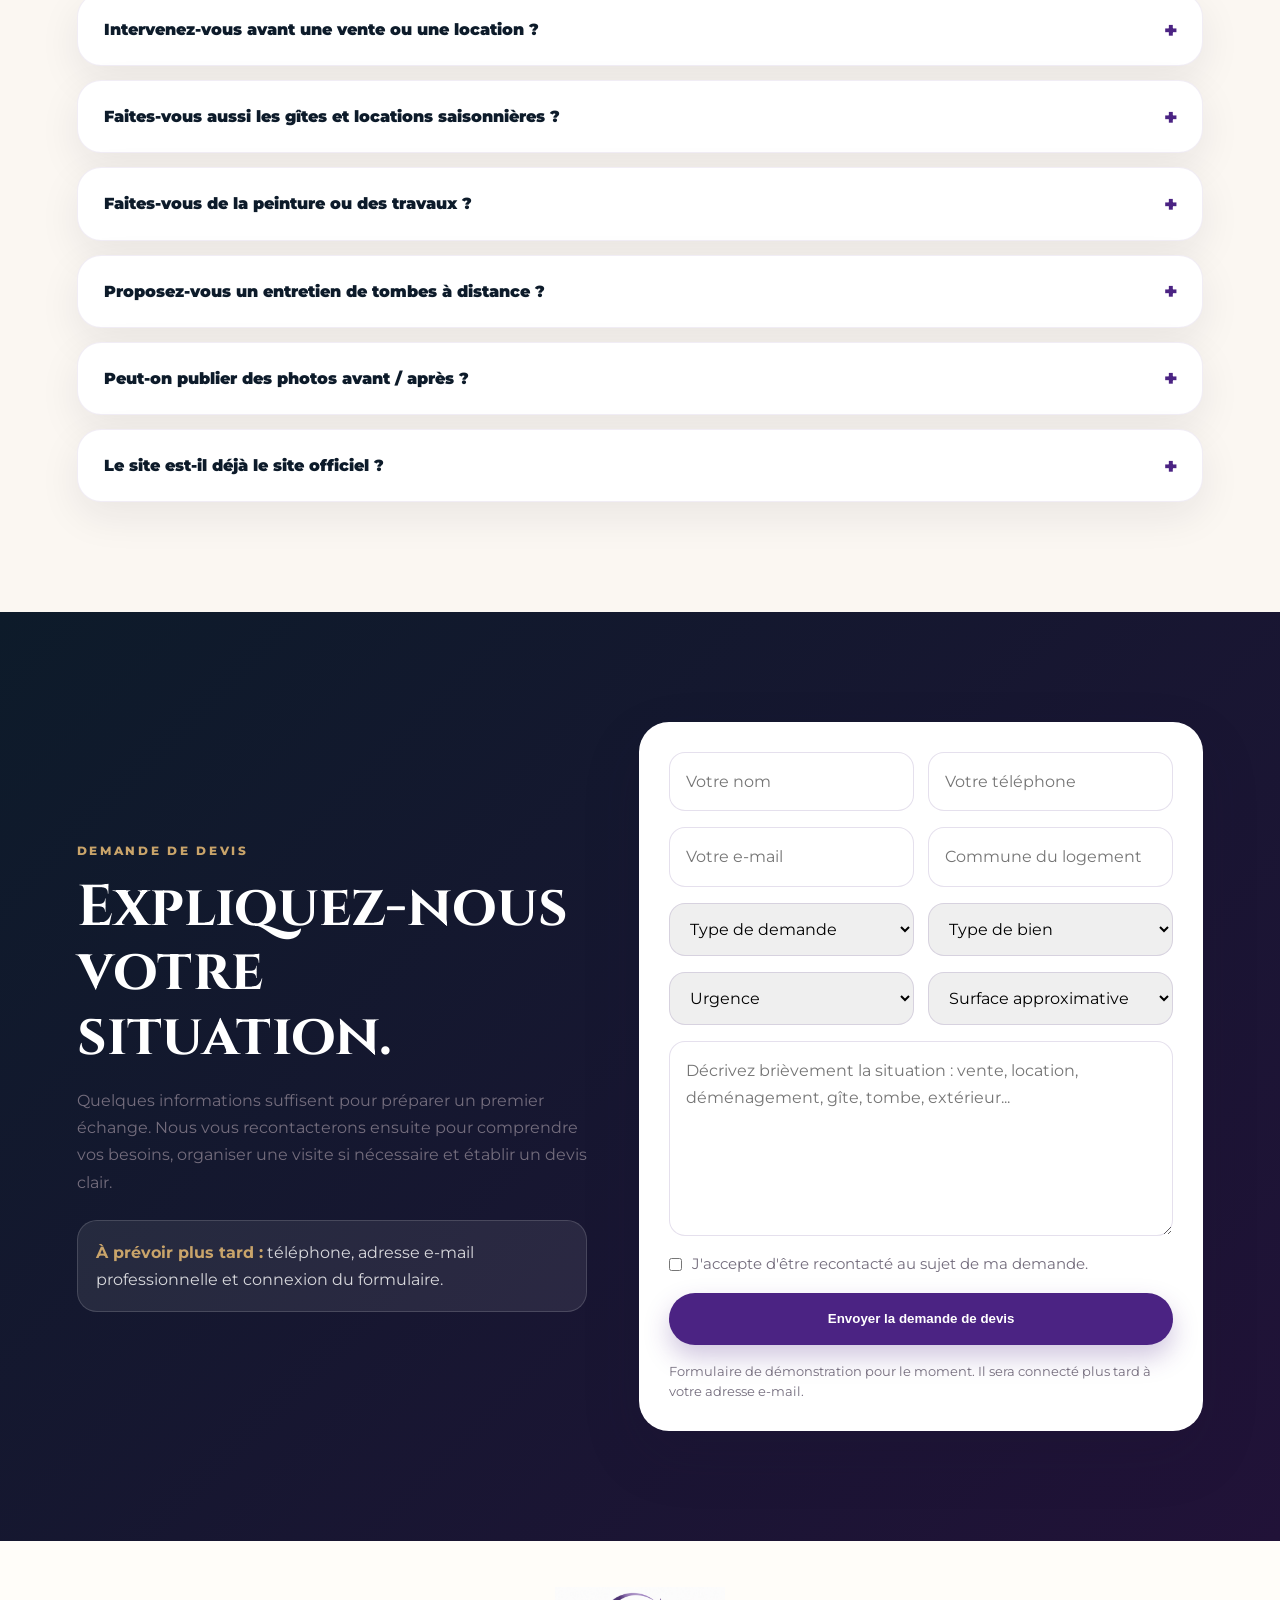
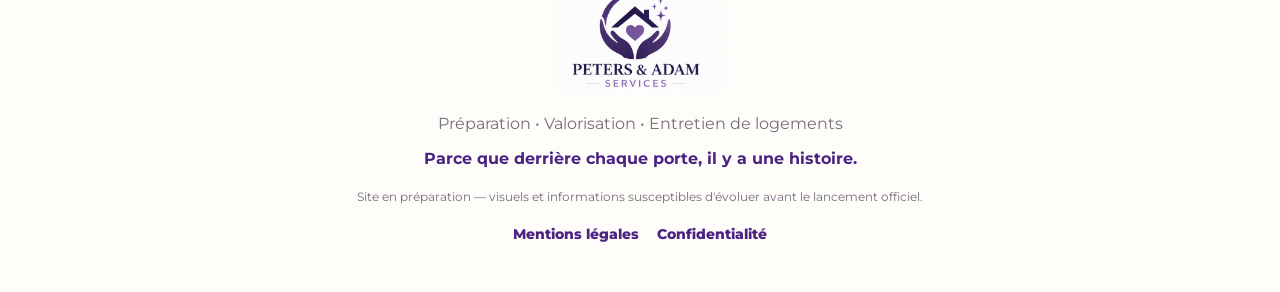
==== commit e59d52d6: "Amélioration des cartes histoire" ====
--- a/index.html
+++ b/index.html
@@ -15,6 +15,9 @@
   <meta property="og:type" content="website" />
 
   <link rel="icon" href="assets/icone-peters-adam.svg" type="image/svg+xml" />
+  <link rel="stylesheet" href="https://cdnjs.cloudflare.com/ajax/libs/font-awesome/6.7.2/css/all.min.css"
+    integrity="sha512-Evv84Mr4kqVGRNSgIGL/F/aIDqQb7xQ2vcrdIwxfjThSH8CSR7PBEakCr51Ck+w+/U6swU2Im1vVX0SVk9ABhg=="
+    crossorigin="anonymous" referrerpolicy="no-referrer" />
   <link rel="stylesheet" href="styles.css" />
 </head>
 
@@ -77,19 +80,70 @@
       <div class="scroll-indicator">Faire défiler</div>
     </section>
 
-    <section class="trust-strip">
-      <div class="trust-item reveal">
-        <strong>Respect</strong>
-        <span>Nous entrons chez vous avec délicatesse.</span>
-      </div>
-      <div class="trust-item reveal">
-        <strong>Discrétion</strong>
-        <span>Ce que nous voyons reste strictement confidentiel.</span>
-      </div>
-      <div class="trust-item reveal">
-        <strong>Sérénité</strong>
-        <span>Nous vous aidons à avancer plus simplement.</span>
-      </div>
+    <section class="story-section">
+
+      <div class="section-title reveal">
+        <span>Notre philosophie</span>
+        <h2>Derrière chaque porte, il y a une histoire.</h2>
+      </div>
+
+      <p class="story-intro reveal">
+        Une maison n'est jamais simplement un bâtiment.
+        Elle représente souvent un moment important de la vie.
+      </p>
+
+      <div class="story-grid">
+
+        <a href="#accompagnements" class="story-card reveal">
+          <div class="story-icon"><i class="fa-solid fa-house-chimney"></i></div>
+          <span>Vous préparez</span>
+          <h3>une vente ?</h3>
+          <p>Un logement propre, lumineux et accueillant inspire confiance dès la première visite.</p>
+          <strong>Découvrir →</strong>
+        </a>
+
+        <a href="#accompagnements" class="story-card reveal">
+          <div class="story-icon"><i class="fa-solid fa-key"></i></div>
+          <span>Vous remettez</span>
+          <h3>un bien en location ?</h3>
+          <p>Nous préparons le logement pour accueillir les nouveaux occupants dans les meilleures conditions.</p>
+          <strong>Découvrir →</strong>
+        </a>
+
+        <a href="#accompagnements" class="story-card reveal">
+          <div class="story-icon"><i class="fa-solid fa-box-open"></i></div>
+          <span>Vous venez de</span>
+          <h3>déménager ?</h3>
+          <p>Nous remettons les lieux en propreté afin qu’ils soient prêts pour leur prochaine étape.</p>
+          <strong>Découvrir →</strong>
+        </a>
+
+        <a href="#accompagnements" class="story-card reveal">
+          <div class="story-icon"><i class="fa-solid fa-bed"></i></div>
+          <span>Vous gérez</span>
+          <h3>un gîte ?</h3>
+          <p>Nous préparons les lieux entre deux séjours pour offrir une arrivée soignée aux visiteurs.</p>
+          <strong>Découvrir →</strong>
+        </a>
+
+        <a href="#tombes" class="story-card reveal">
+          <div class="story-icon"><i class="fa-solid fa-seedling"></i></div>
+          <span>Vous souhaitez</span>
+          <h3>entretenir une tombe ?</h3>
+          <p>Un service réalisé avec respect, discrétion et humanité, même à distance.</p>
+          <strong>Découvrir →</strong>
+        </a>
+
+        <a href="#contact" class="story-card reveal highlight">
+          <div class="story-icon"><i class="fa-solid fa-heart"></i></div>
+          <span>Vous cherchez</span>
+          <h3>une entreprise de confiance ?</h3>
+          <p>Nous préparons chaque lieu avec le même soin que si c’était le nôtre.</p>
+          <strong>Nous contacter →</strong>
+        </a>
+
+      </div>
+
     </section>
 
     <section class="section philosophy" id="philosophie">
--- a/styles.css
+++ b/styles.css
@@ -1112,3 +1112,224 @@
     padding-right: 54px;
   }
 }
+
+/* ============================= */
+/* V14.1 - Section histoire */
+/* ============================= */
+
+.story-section {
+  padding: 120px 6vw;
+  background: linear-gradient(180deg, #fffdf9 0%, #f8f4ef 100%);
+}
+
+.story-section .section-title {
+  max-width: 850px;
+  margin: 0 auto 35px;
+  text-align: center;
+}
+
+.story-section .section-title span {
+  display: inline-block;
+  margin-bottom: 14px;
+  color: var(--gold);
+  font-size: 0.78rem;
+  font-weight: 800;
+  letter-spacing: 0.22em;
+  text-transform: uppercase;
+}
+
+.story-section .section-title h2 {
+  font-family: 'Cinzel', serif;
+  color: var(--night);
+  font-size: clamp(2.2rem, 5vw, 4.2rem);
+  line-height: 1.12;
+}
+
+.story-intro {
+  max-width: 760px;
+  margin: 0 auto 55px;
+  text-align: center;
+  color: var(--muted);
+  font-size: 1.08rem;
+}
+
+.story-grid {
+  max-width: 1180px;
+  margin: 0 auto;
+  display: grid;
+  grid-template-columns: repeat(3, 1fr);
+  gap: 22px;
+}
+
+.story-card {
+  min-height: 260px;
+  padding: 32px;
+  border-radius: 30px;
+  background: rgba(255, 255, 255, 0.92);
+  border: 1px solid rgba(75, 35, 131, 0.08);
+  box-shadow: 0 18px 50px rgba(29, 20, 47, 0.10);
+  transition: transform 0.3s ease, box-shadow 0.3s ease;
+}
+
+.story-card:hover {
+  transform: translateY(-6px);
+  box-shadow: 0 26px 70px rgba(29, 20, 47, 0.16);
+}
+
+.story-icon {
+  width: 58px;
+  height: 58px;
+  margin-bottom: 22px;
+  display: grid;
+  place-items: center;
+  border-radius: 18px;
+  background: rgba(75, 35, 131, 0.08);
+  font-size: 1.8rem;
+}
+
+.story-card h3 {
+  margin-bottom: 12px;
+  color: var(--night);
+  font-size: 1.28rem;
+}
+
+.story-card p {
+  color: var(--muted);
+}
+
+@media (max-width: 980px) {
+  .story-grid {
+    grid-template-columns: repeat(2, 1fr);
+  }
+}
+
+@media (max-width: 650px) {
+  .story-section {
+    padding: 80px 5vw;
+  }
+
+  .story-grid {
+    grid-template-columns: 1fr;
+  }
+
+  .story-card {
+    min-height: auto;
+  }
+}
+
+.story-card {
+  text-decoration: none;
+  color: inherit;
+}
+
+.story-card span {
+  display: block;
+  color: var(--gold);
+  font-size: 0.72rem;
+  font-weight: 800;
+  letter-spacing: 0.18em;
+  text-transform: uppercase;
+  margin-bottom: 6px;
+}
+
+.story-card strong {
+  display: inline-block;
+  margin-top: 22px;
+  color: var(--purple);
+  font-weight: 900;
+  transition: transform 0.25s ease;
+}
+
+.story-card:hover strong {
+  transform: translateX(6px);
+}
+
+.story-card:hover .story-icon {
+  transform: scale(1.08);
+}
+
+.story-icon {
+  transition: transform 0.25s ease;
+}
+
+.story-icon i {
+  color: var(--purple);
+  font-size: 1.35rem;
+}
+
+.story-card.highlight {
+  background: linear-gradient(135deg, #4b2383, #241238);
+  color: white;
+}
+
+.story-card.highlight h3,
+.story-card.highlight p,
+.story-card.highlight span,
+.story-card.highlight strong {
+  color: white;
+}
+
+.story-card.highlight .story-icon {
+  background: rgba(255,255,255,0.14);
+}
+
+.story-card.highlight .story-icon i {
+  color: white;
+}
+
+/* V14.2 - Ajustements section histoire */
+
+.story-section .section-title {
+  margin-bottom: 22px;
+}
+
+.story-intro {
+  margin-bottom: 35px;
+}
+
+.story-card {
+  min-height: 220px;
+  padding: 28px;
+  position: relative;
+  overflow: hidden;
+}
+
+.story-icon {
+  width: 64px;
+  height: 64px;
+  font-size: 1.6rem;
+}
+
+.story-icon i {
+  font-size: 1.55rem;
+}
+
+.story-card strong {
+  position: absolute;
+  right: 28px;
+  bottom: 24px;
+  font-size: 0;
+  opacity: 0;
+}
+
+.story-card strong::after {
+  content: "→";
+  font-size: 1.4rem;
+  color: var(--purple);
+  opacity: 0;
+  transform: translateX(-8px);
+  transition: opacity 0.25s ease, transform 0.25s ease;
+}
+
+.story-card:hover strong {
+  opacity: 1;
+}
+
+.story-card:hover strong::after {
+  opacity: 1;
+  transform: translateX(0);
+}
+
+.story-card.highlight strong::after {
+  color: white;
+}
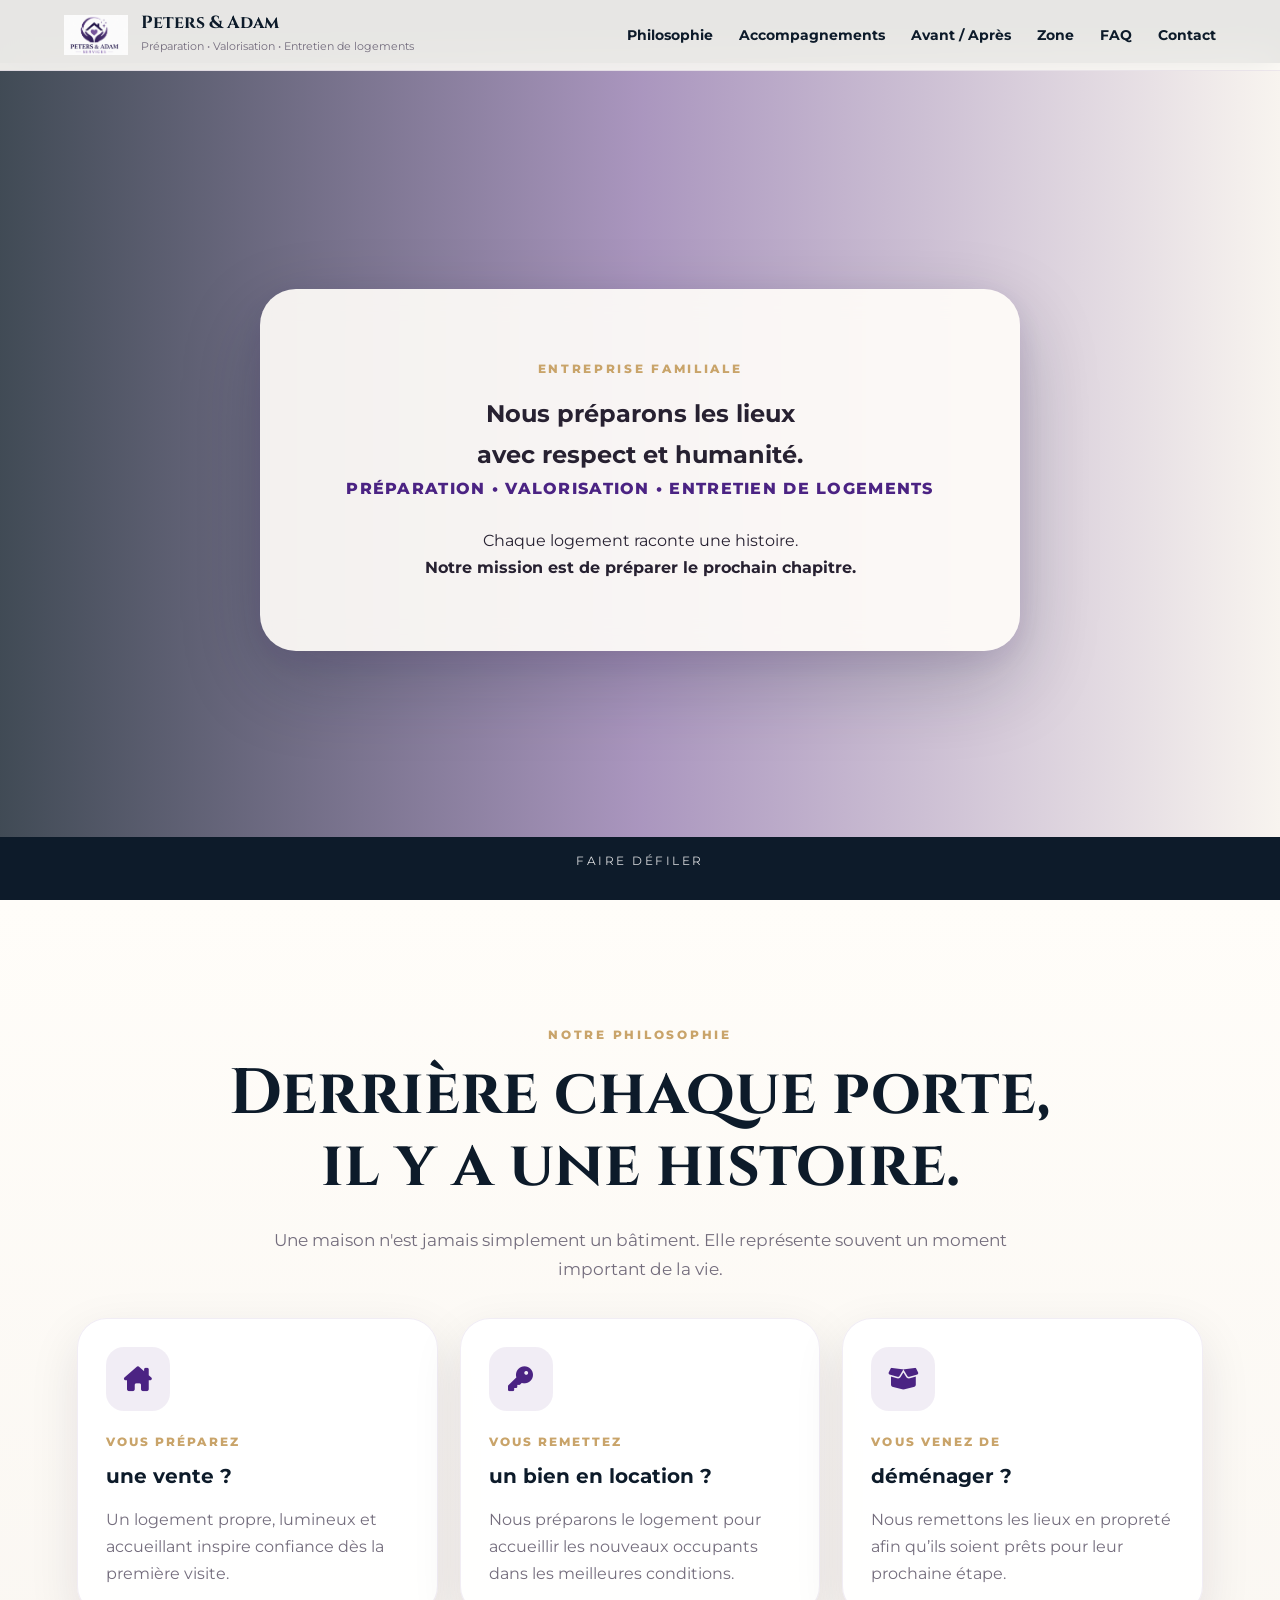
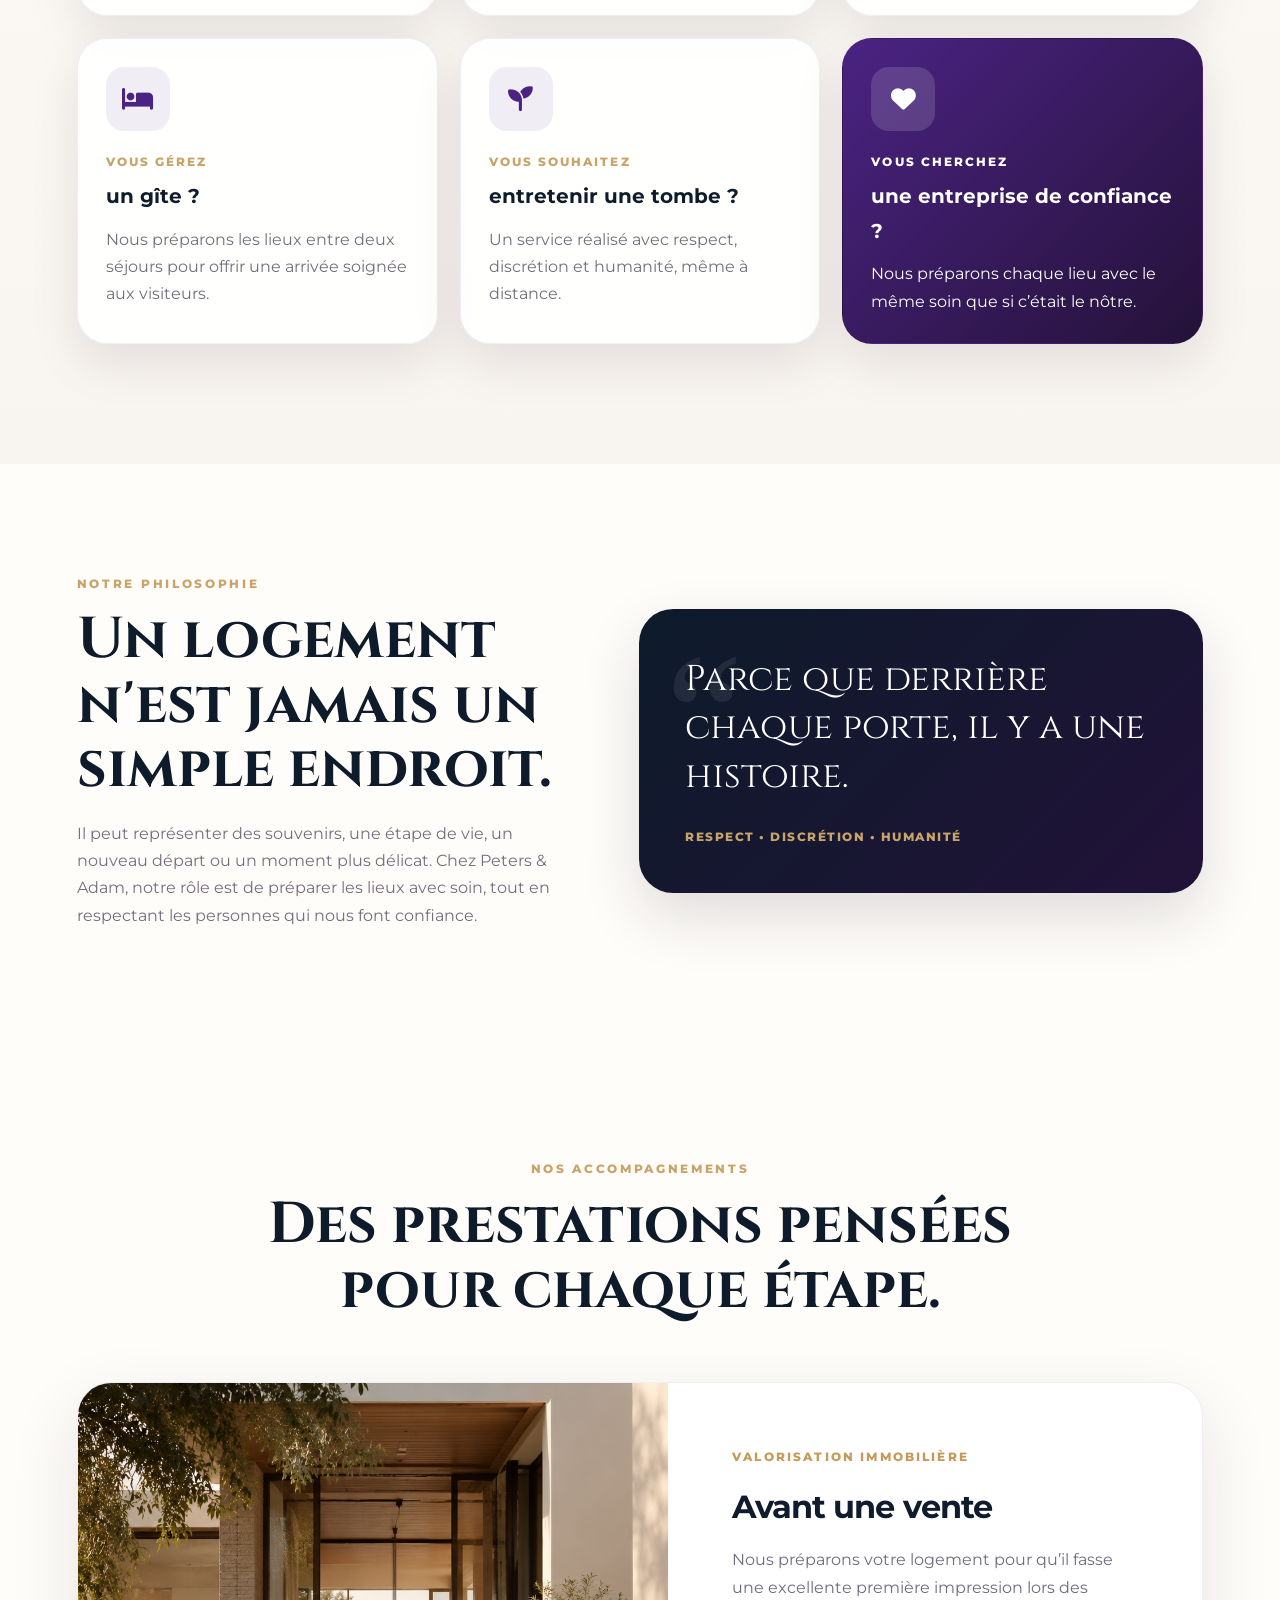
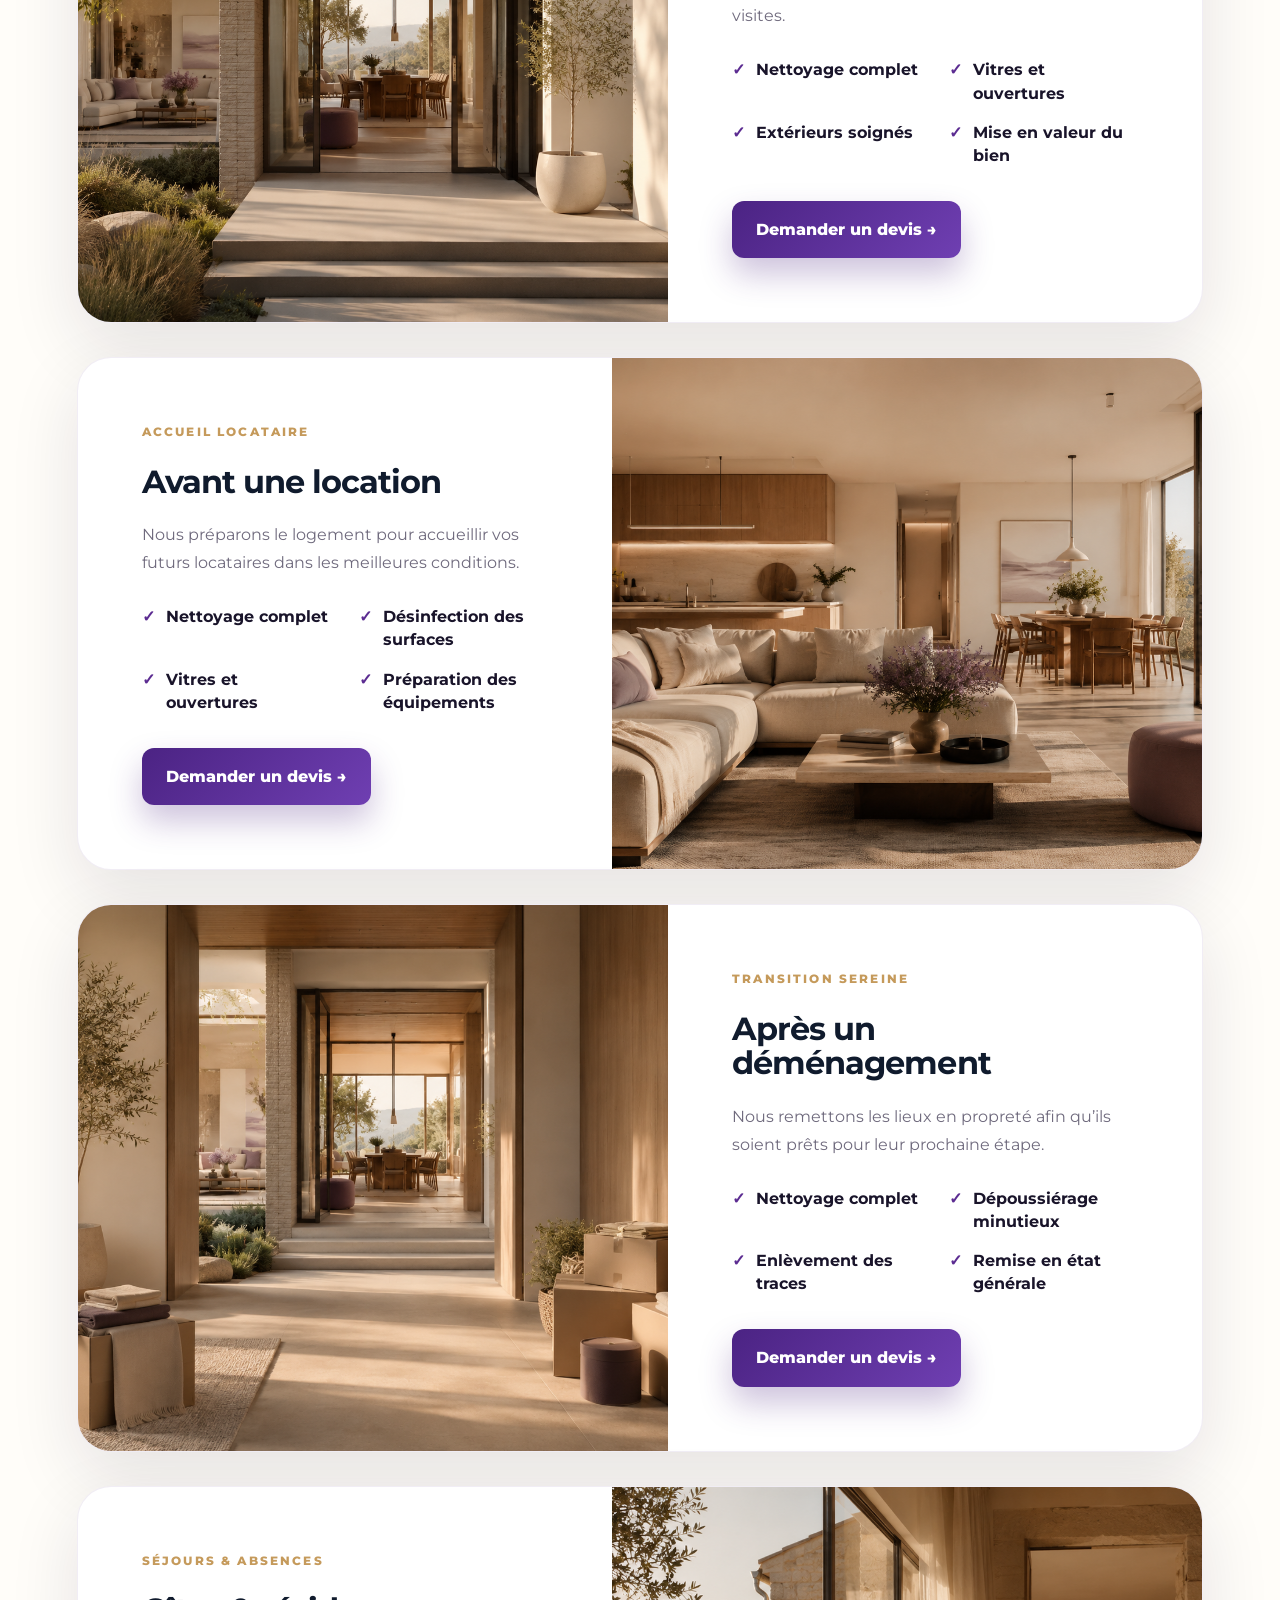
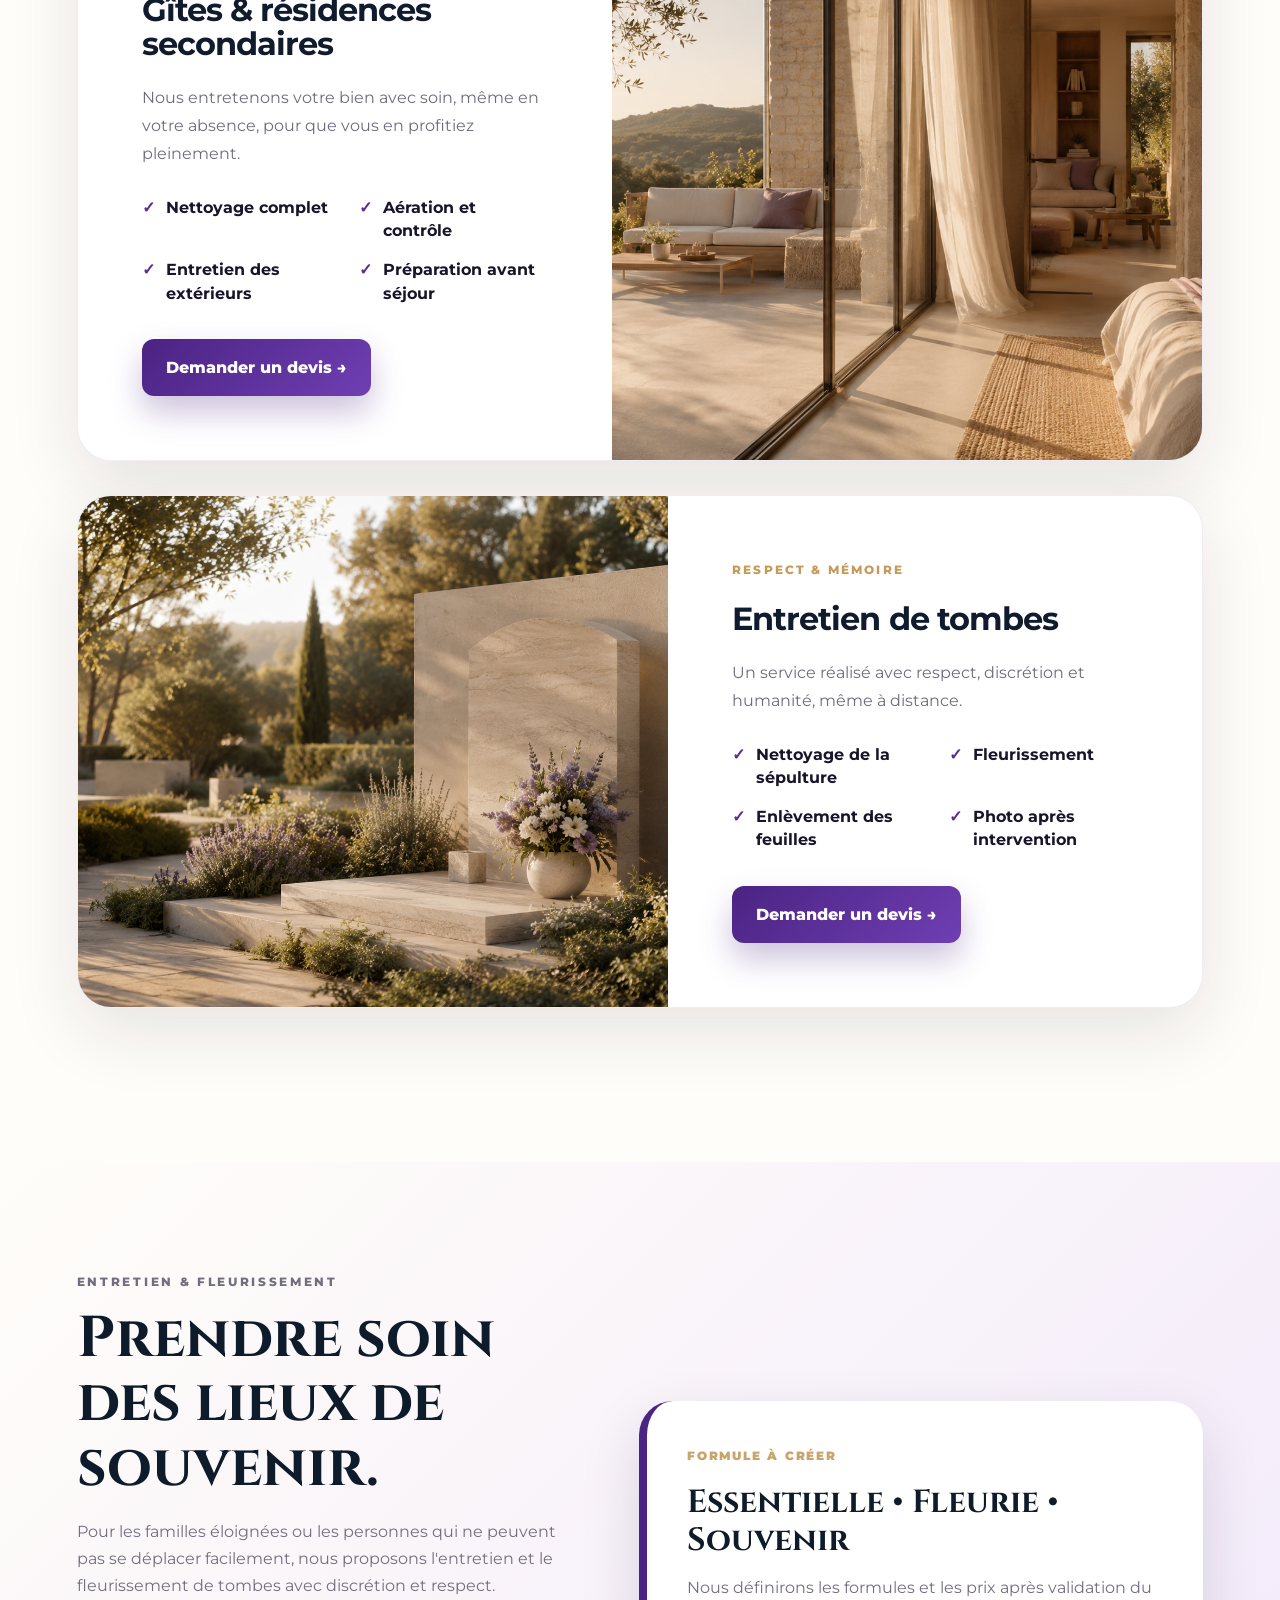
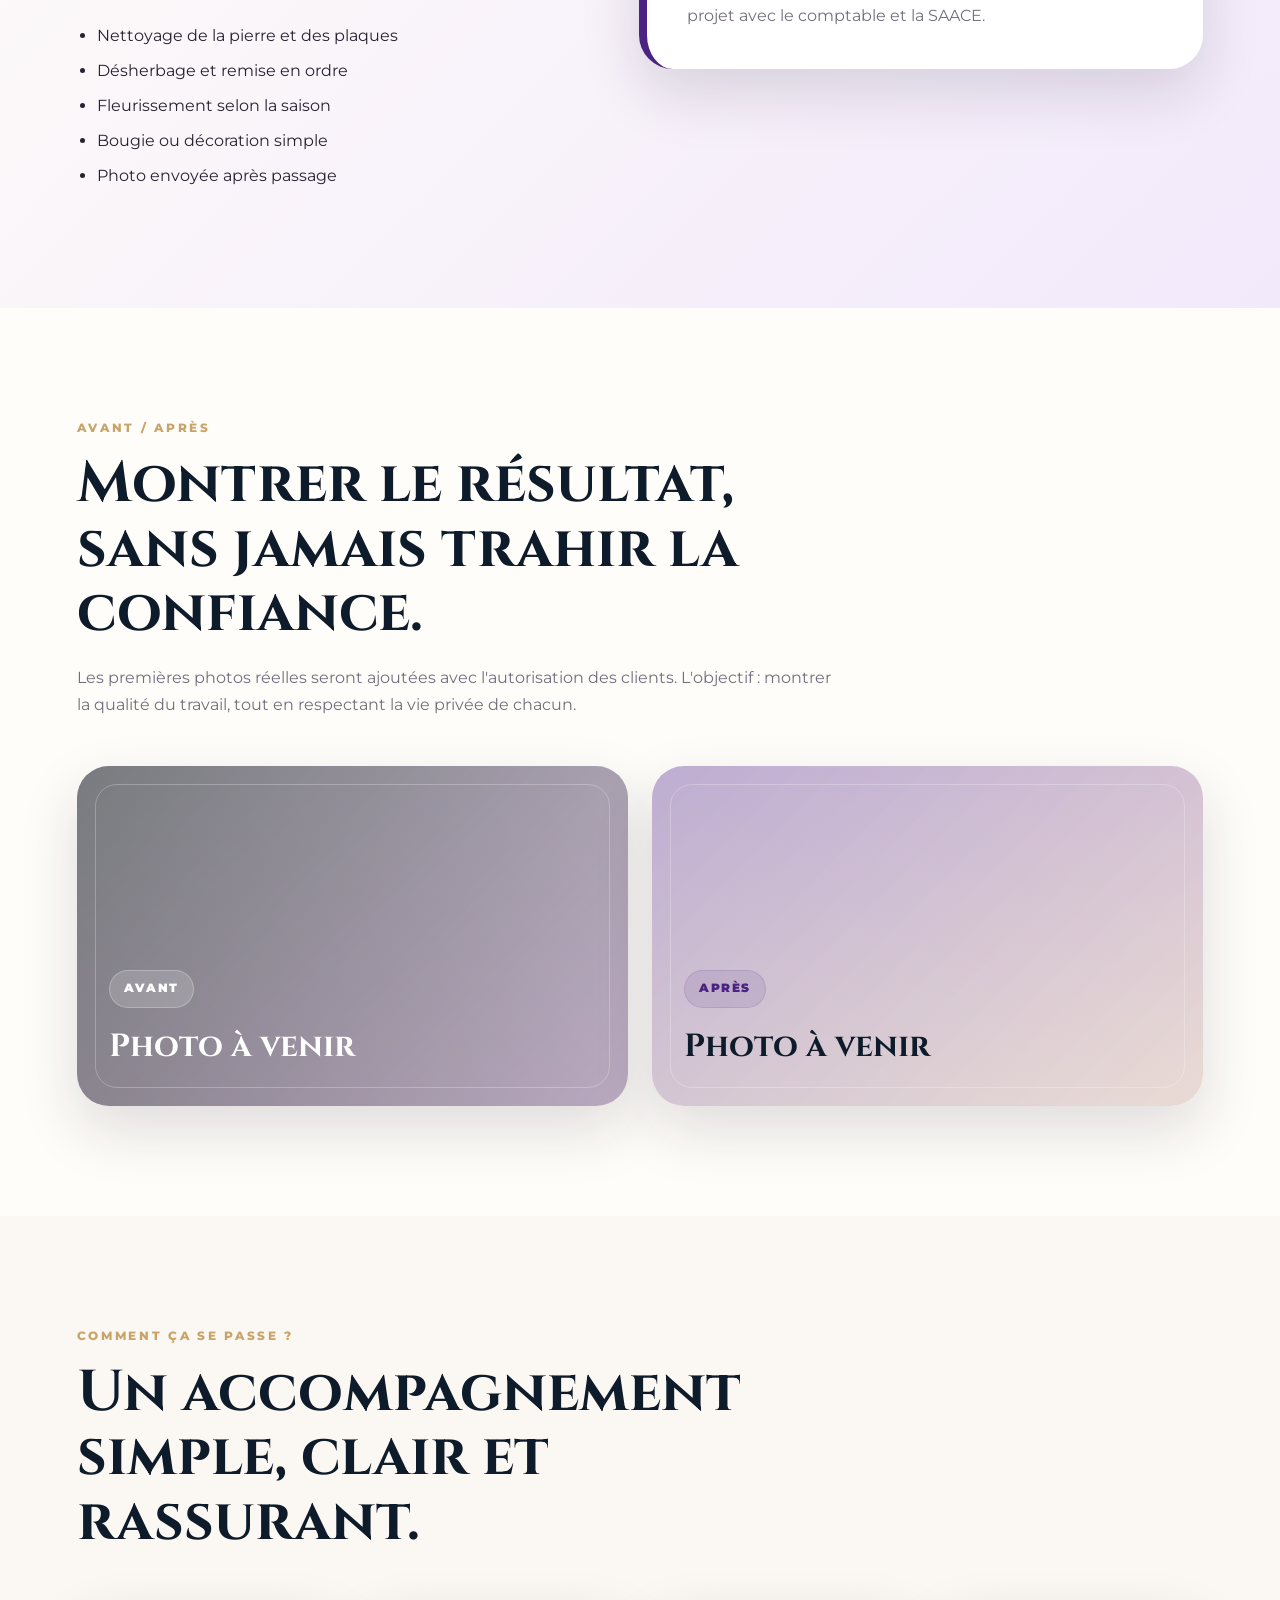
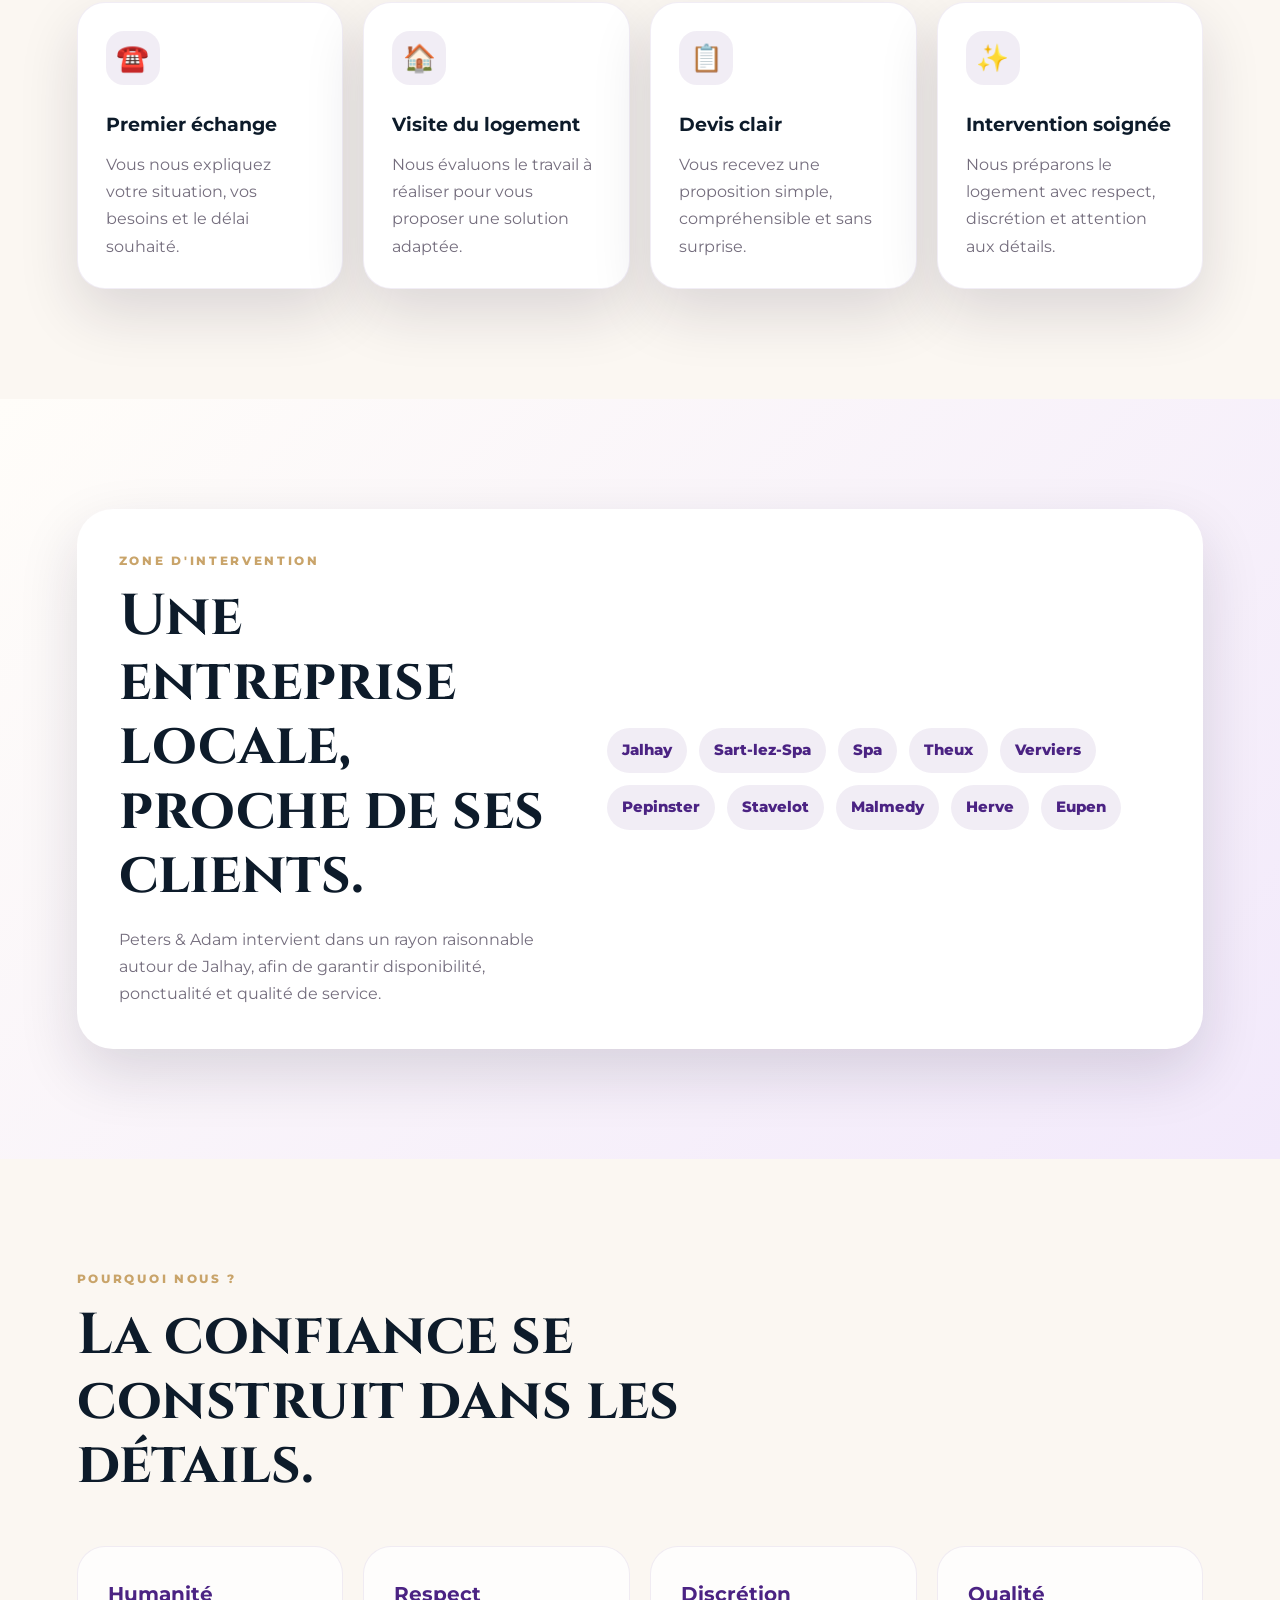
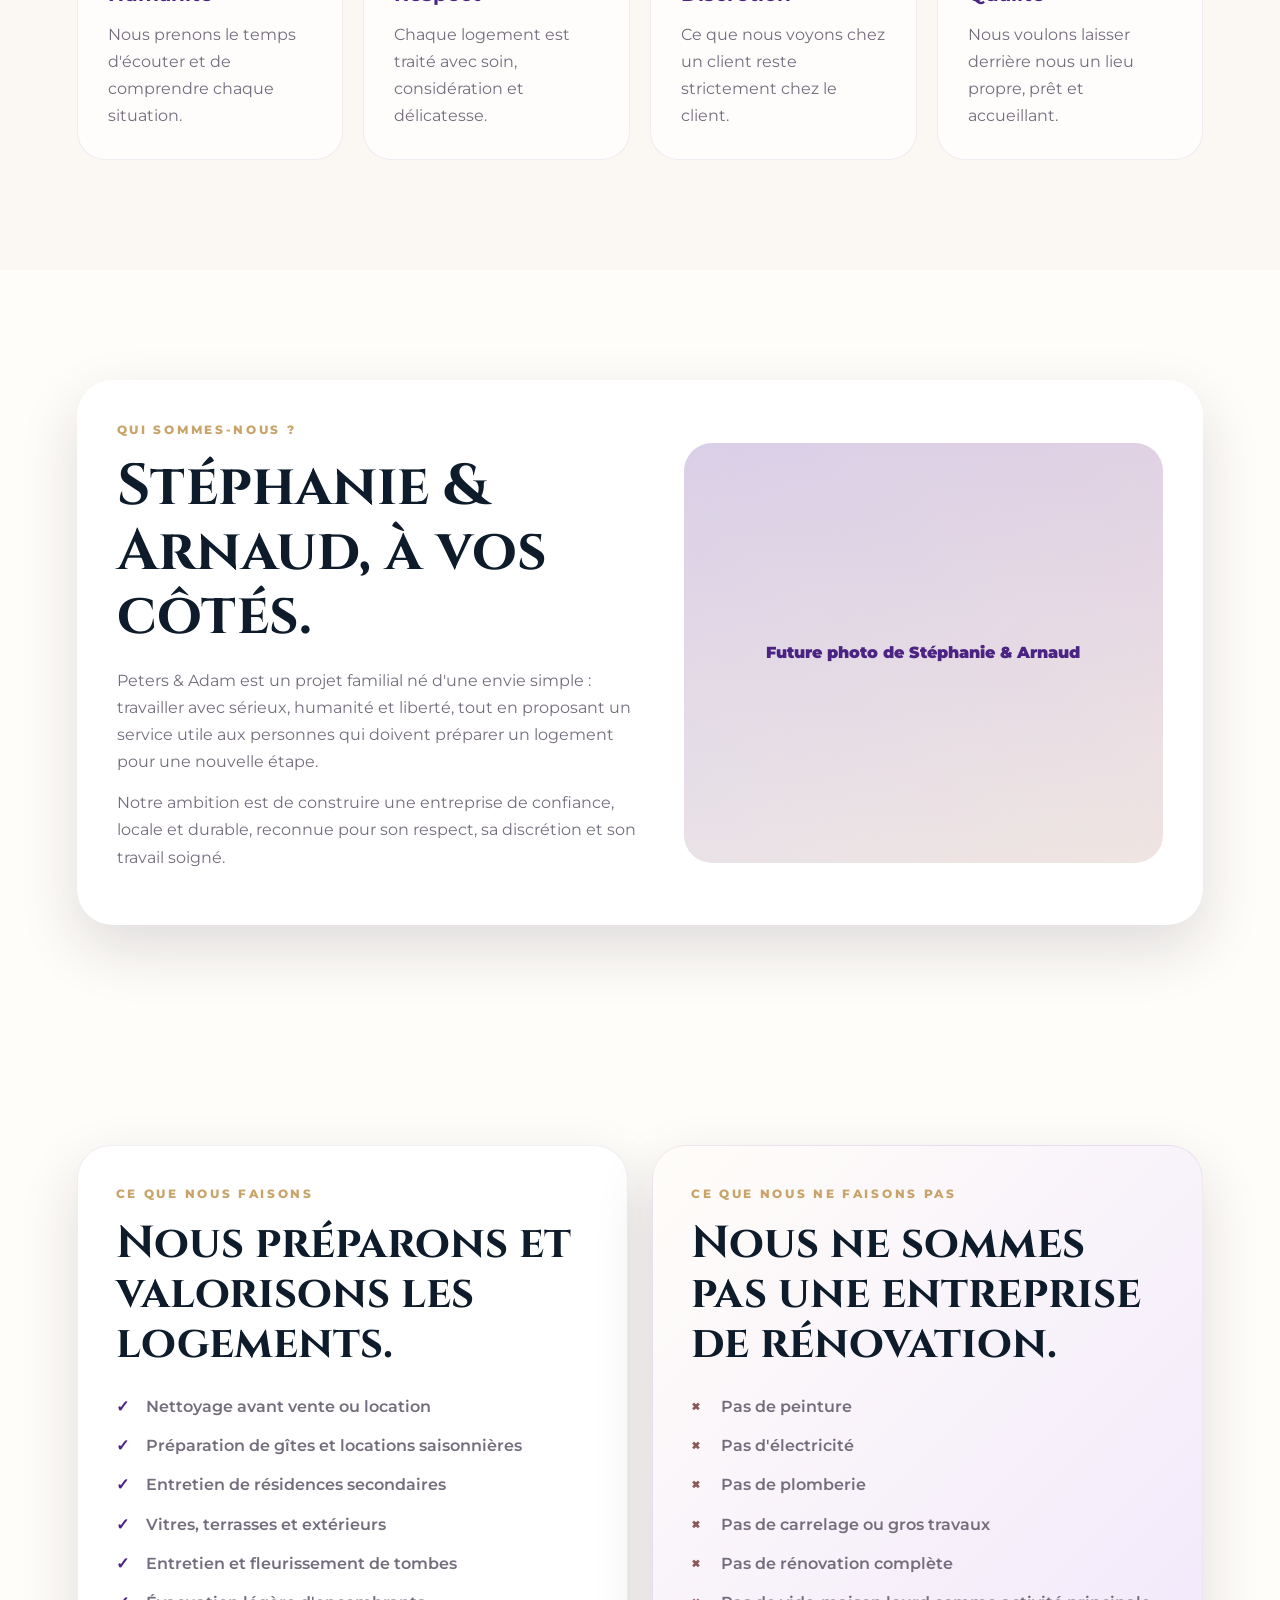
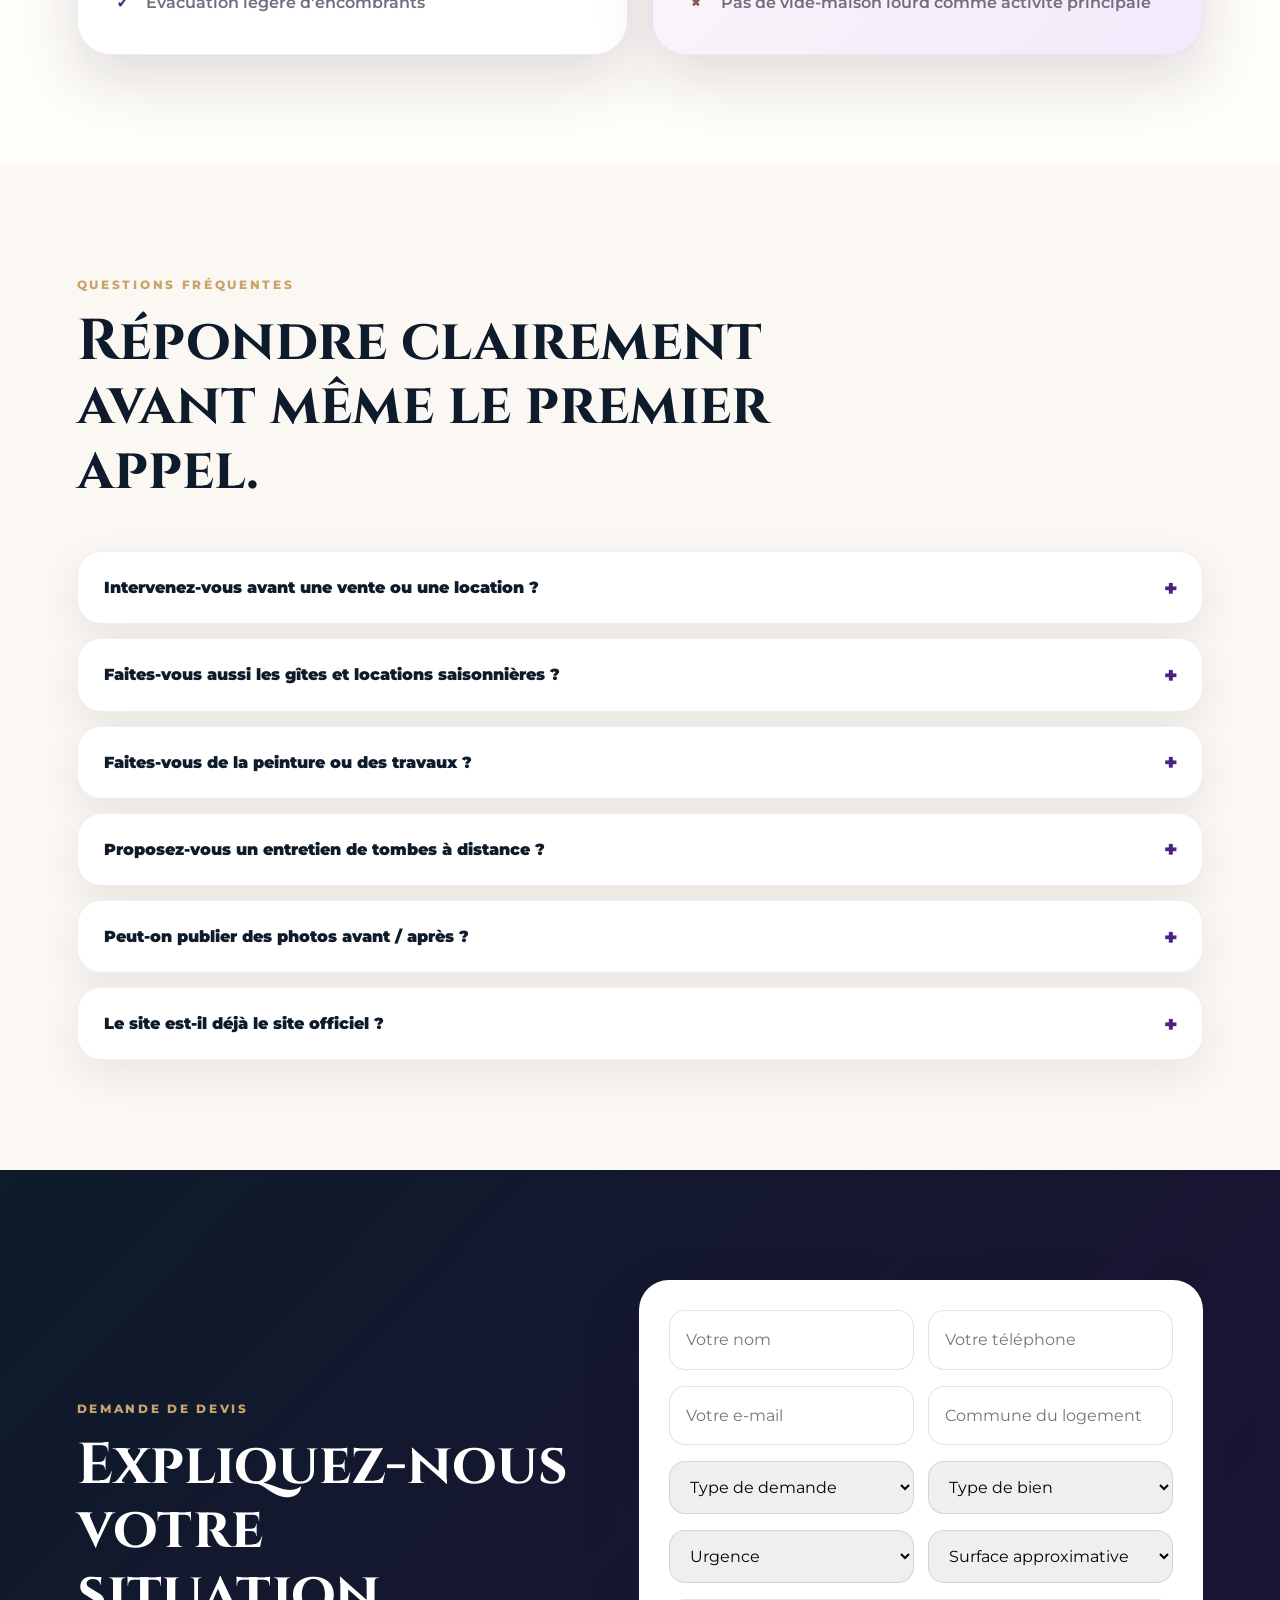
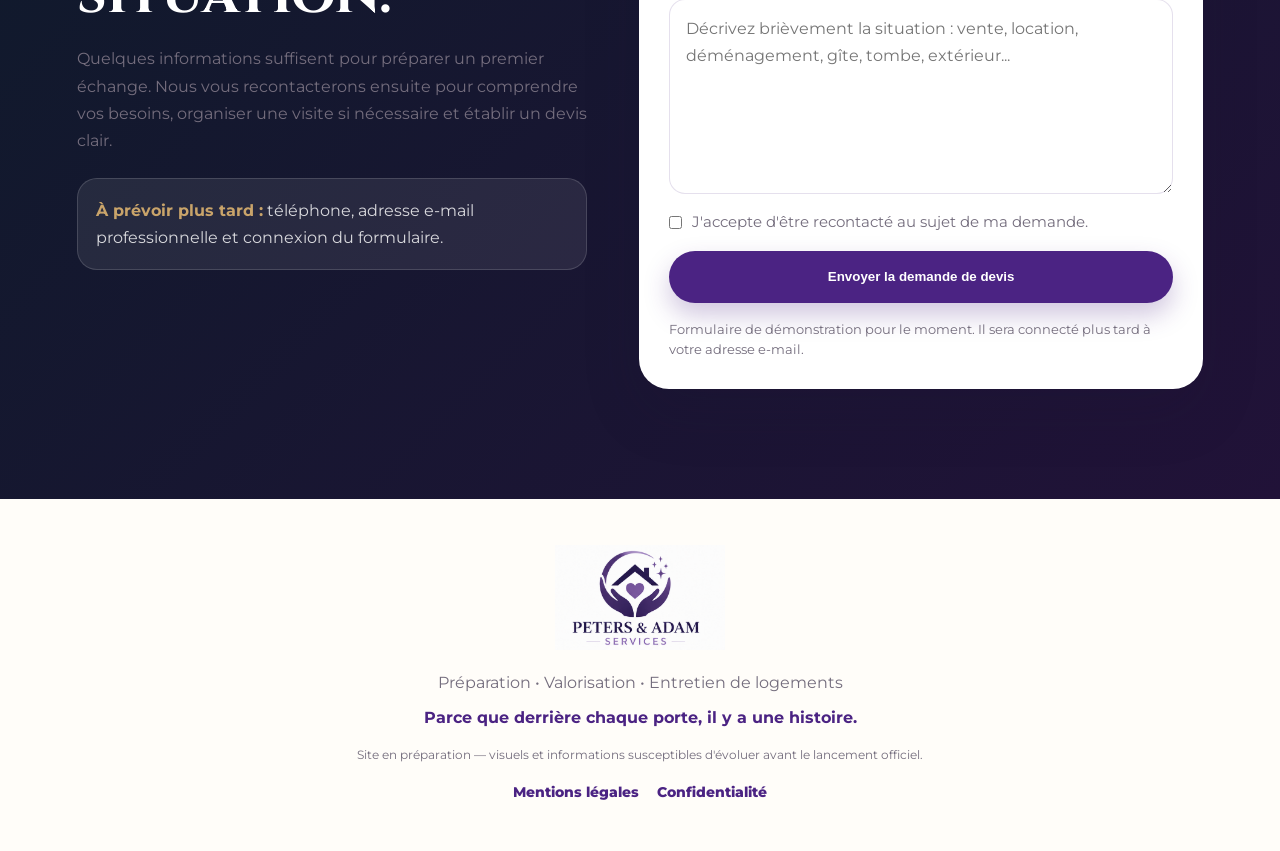
==== commit 1a64948f: "Ajout des visuels premium pour les accompagnements" ====
--- a/index.html
+++ b/index.html
@@ -166,49 +166,91 @@
       </div>
     </section>
 
-    <section class="section" id="accompagnements">
+    <section class="section premium-services" id="accompagnements">
       <div class="container">
         <div class="section-heading reveal">
           <p class="eyebrow">Nos accompagnements</p>
-          <h2>Des solutions claires pour préparer, entretenir et valoriser un logement.</h2>
-        </div>
-
-        <div class="service-grid">
-          <article class="service-card reveal">
-            <div class="service-icon">🏡</div>
+          <h2>Des prestations pensées pour chaque étape.</h2>
+        </div>
+
+        <div class="premium-service">
+          <div class="premium-image image-sale"></div>
+          <div class="premium-content">
+            <span class="service-tag">Valorisation immobilière</span>
             <h3>Avant une vente</h3>
-            <p>Nettoyage complet, vitres, extérieurs et mise en valeur du logement avant les visites.</p>
-          </article>
-
-          <article class="service-card reveal">
-            <div class="service-icon">🔑</div>
+            <p>Nous préparons votre logement pour qu’il fasse une excellente première impression lors des visites.</p>
+            <ul>
+              <li>Nettoyage complet</li>
+              <li>Vitres et ouvertures</li>
+              <li>Extérieurs soignés</li>
+              <li>Mise en valeur du bien</li>
+            </ul>
+            <a href="#contact" class="service-btn">Demander un devis →</a>
+          </div>
+        </div>
+
+        <div class="premium-service reverse">
+          <div class="premium-image image-rental"></div>
+          <div class="premium-content">
+            <span class="service-tag">Accueil locataire</span>
             <h3>Avant une location</h3>
-            <p>Préparation du bien pour accueillir de nouveaux occupants dans un lieu propre et rassurant.</p>
-          </article>
-
-          <article class="service-card reveal">
-            <div class="service-icon">🛏️</div>
-            <h3>Gîtes & locations saisonnières</h3>
-            <p>Remise en ordre, nettoyage soigné et préparation du logement entre deux séjours.</p>
-          </article>
-
-          <article class="service-card reveal">
-            <div class="service-icon">🌿</div>
-            <h3>Résidences secondaires</h3>
-            <p>Entretien ponctuel ou régulier pour garder le logement accueillant, même en votre absence.</p>
-          </article>
-
-          <article class="service-card reveal">
-            <div class="service-icon">📦</div>
+            <p>Nous préparons le logement pour accueillir vos futurs locataires dans les meilleures conditions.</p>
+            <ul>
+              <li>Nettoyage complet</li>
+              <li>Désinfection des surfaces</li>
+              <li>Vitres et ouvertures</li>
+              <li>Préparation des équipements</li>
+            </ul>
+            <a href="#contact" class="service-btn">Demander un devis →</a>
+          </div>
+        </div>
+
+        <div class="premium-service">
+          <div class="premium-image image-move"></div>
+          <div class="premium-content">
+            <span class="service-tag">Transition sereine</span>
             <h3>Après un déménagement</h3>
-            <p>Remise en propreté après départ, avec possibilité d'évacuation légère d'encombrants.</p>
-          </article>
-
-          <article class="service-card reveal">
-            <div class="service-icon">🪟</div>
-            <h3>Extérieurs & vitres</h3>
-            <p>Terrasses, mobilier extérieur, abords, vitres et éléments visibles qui valorisent le logement.</p>
-          </article>
+            <p>Nous remettons les lieux en propreté afin qu’ils soient prêts pour leur prochaine étape.</p>
+            <ul>
+              <li>Nettoyage complet</li>
+              <li>Dépoussiérage minutieux</li>
+              <li>Enlèvement des traces</li>
+              <li>Remise en état générale</li>
+            </ul>
+            <a href="#contact" class="service-btn">Demander un devis →</a>
+          </div>
+        </div>
+
+        <div class="premium-service reverse">
+          <div class="premium-image image-gite"></div>
+          <div class="premium-content">
+            <span class="service-tag">Séjours & absences</span>
+            <h3>Gîtes & résidences secondaires</h3>
+            <p>Nous entretenons votre bien avec soin, même en votre absence, pour que vous en profitiez pleinement.</p>
+            <ul>
+              <li>Nettoyage complet</li>
+              <li>Aération et contrôle</li>
+              <li>Entretien des extérieurs</li>
+              <li>Préparation avant séjour</li>
+            </ul>
+            <a href="#contact" class="service-btn">Demander un devis →</a>
+          </div>
+        </div>
+
+        <div class="premium-service">
+          <div class="premium-image image-tomb"></div>
+          <div class="premium-content">
+            <span class="service-tag">Respect & mémoire</span>
+            <h3>Entretien de tombes</h3>
+            <p>Un service réalisé avec respect, discrétion et humanité, même à distance.</p>
+            <ul>
+              <li>Nettoyage de la sépulture</li>
+              <li>Fleurissement</li>
+              <li>Enlèvement des feuilles</li>
+              <li>Photo après intervention</li>
+            </ul>
+            <a href="#contact" class="service-btn">Demander un devis →</a>
+          </div>
         </div>
       </div>
     </section>
--- a/styles.css
+++ b/styles.css
@@ -14,8 +14,15 @@
   --shadow: 0 24px 60px rgba(29, 20, 47, 0.14);
 }
 
-* { box-sizing: border-box; margin: 0; padding: 0; }
-html { scroll-behavior: smooth; }
+* {
+  box-sizing: border-box;
+  margin: 0;
+  padding: 0;
+}
+
+html {
+  scroll-behavior: smooth;
+}
 
 body {
   font-family: 'Montserrat', Arial, sans-serif;
@@ -36,7 +43,10 @@
   transition: opacity 1s ease, visibility 1s ease;
 }
 
-.film-intro.hidden { opacity: 0; visibility: hidden; }
+.film-intro.hidden {
+  opacity: 0;
+  visibility: hidden;
+}
 
 .film-intro::before,
 .film-intro::after {
@@ -49,26 +59,45 @@
   z-index: 2;
 }
 
-.film-intro::before { top: 0; }
-.film-intro::after { bottom: 0; }
+.film-intro::before {
+  top: 0;
+}
+
+.film-intro::after {
+  bottom: 0;
+}
 
 .film-grain {
   position: absolute;
   inset: 0;
   opacity: .13;
   background-image:
-    linear-gradient(90deg, rgba(255,255,255,.07) 1px, transparent 1px),
-    linear-gradient(rgba(255,255,255,.03) 1px, transparent 1px);
+    linear-gradient(90deg, rgba(255, 255, 255, .07) 1px, transparent 1px),
+    linear-gradient(rgba(255, 255, 255, .03) 1px, transparent 1px);
   background-size: 6px 6px;
   animation: grain 0.55s steps(2) infinite;
 }
 
 @keyframes grain {
-  0% { transform: translate(0,0); }
-  25% { transform: translate(-2px,2px); }
-  50% { transform: translate(2px,-1px); }
-  75% { transform: translate(1px,2px); }
-  100% { transform: translate(0,0); }
+  0% {
+    transform: translate(0, 0);
+  }
+
+  25% {
+    transform: translate(-2px, 2px);
+  }
+
+  50% {
+    transform: translate(2px, -1px);
+  }
+
+  75% {
+    transform: translate(1px, 2px);
+  }
+
+  100% {
+    transform: translate(0, 0);
+  }
 }
 
 .intro-inner {
@@ -81,14 +110,21 @@
 }
 
 @keyframes introRise {
-  from { opacity: 0; transform: translateY(28px) scale(.98); }
-  to { opacity: 1; transform: translateY(0) scale(1); }
+  from {
+    opacity: 0;
+    transform: translateY(28px) scale(.98);
+  }
+
+  to {
+    opacity: 1;
+    transform: translateY(0) scale(1);
+  }
 }
 
 .intro-logo {
   width: 180px;
   max-width: 50vw;
-  filter: drop-shadow(0 14px 28px rgba(0,0,0,.35));
+  filter: drop-shadow(0 14px 28px rgba(0, 0, 0, .35));
   margin-bottom: 20px;
 }
 
@@ -111,13 +147,13 @@
 
 .intro-line {
   font-size: clamp(1rem, 2vw, 1.35rem);
-  color: rgba(255,255,255,.86);
+  color: rgba(255, 255, 255, .86);
   margin-bottom: 34px;
 }
 
 .skip-intro {
-  border: 1px solid rgba(255,255,255,.35);
-  background: rgba(255,255,255,.08);
+  border: 1px solid rgba(255, 255, 255, .35);
+  background: rgba(255, 255, 255, .08);
   color: white;
   padding: 13px 24px;
   border-radius: 999px;
@@ -126,7 +162,10 @@
   transition: .3s;
 }
 
-.skip-intro:hover { background: white; color: var(--purple); }
+.skip-intro:hover {
+  background: white;
+  color: var(--purple);
+}
 
 .site-header {
   position: fixed;
@@ -139,7 +178,7 @@
   padding: 8px 5vw;
   background: rgba(255, 253, 249, .90);
   backdrop-filter: blur(18px);
-  border-bottom: 1px solid rgba(75,35,131,.08);
+  border-bottom: 1px solid rgba(75, 35, 131, .08);
 }
 
 .brand {
@@ -170,7 +209,11 @@
   margin-top: 4px;
 }
 
-.nav { display: flex; gap: 26px; align-items: center; }
+.nav {
+  display: flex;
+  gap: 26px;
+  align-items: center;
+}
 
 .nav a {
   text-decoration: none;
@@ -191,7 +234,9 @@
   transition: .3s;
 }
 
-.nav a:hover::after { width: 100%; }
+.nav a:hover::after {
+  width: 100%;
+}
 
 .menu-toggle {
   display: none;
@@ -212,7 +257,7 @@
   padding: 130px 6vw 90px;
   overflow: hidden;
   background:
-    linear-gradient(90deg, rgba(13,27,42,.78), rgba(75,35,131,.45), rgba(248,244,239,.10)),
+    linear-gradient(90deg, rgba(13, 27, 42, .78), rgba(75, 35, 131, .45), rgba(248, 244, 239, .10)),
     url("https://images.unsplash.com/photo-1600585154340-be6161a56a0c?auto=format&fit=crop&w=1800&q=80") center/cover;
 }
 
@@ -226,8 +271,13 @@
   pointer-events: none;
 }
 
-.letterbox.top { top: 0; }
-.letterbox.bottom { bottom: 0; }
+.letterbox.top {
+  top: 0;
+}
+
+.letterbox.bottom {
+  bottom: 0;
+}
 
 .hero-content {
   position: relative;
@@ -252,7 +302,7 @@
   width: 260px;
   max-width: 75vw;
   margin-bottom: 8px;
-  filter: drop-shadow(0 16px 24px rgba(75,35,131,.15));
+  filter: drop-shadow(0 16px 24px rgba(75, 35, 131, .15));
 }
 
 .hero h2,
@@ -282,7 +332,9 @@
   font-size: 1.08rem;
 }
 
-.hero-quote strong { color: var(--night); }
+.hero-quote strong {
+  color: var(--night);
+}
 
 .hero-actions {
   display: flex;
@@ -305,18 +357,20 @@
   transition: transform .25s ease, box-shadow .25s ease;
 }
 
-.btn:hover { transform: translateY(-2px); }
+.btn:hover {
+  transform: translateY(-2px);
+}
 
 .btn.primary {
   background: var(--purple);
   color: white;
-  box-shadow: 0 12px 26px rgba(75,35,131,.26);
+  box-shadow: 0 12px 26px rgba(75, 35, 131, .26);
 }
 
 .btn.ghost {
   background: white;
   color: var(--purple);
-  border: 1px solid rgba(75,35,131,.18);
+  border: 1px solid rgba(75, 35, 131, .18);
 }
 
 .scroll-indicator {
@@ -325,13 +379,15 @@
   bottom: 28px;
   left: 50%;
   transform: translateX(-50%);
-  color: rgba(255,255,255,.84);
+  color: rgba(255, 255, 255, .84);
   font-size: .72rem;
   text-transform: uppercase;
   letter-spacing: .22em;
 }
 
-.section { padding: 110px 6vw; }
+.section {
+  padding: 110px 6vw;
+}
 
 .container {
   max-width: 1180px;
@@ -353,11 +409,15 @@
 }
 
 .philosophy,
-.about { background: var(--paper); }
+.about {
+  background: var(--paper);
+}
 
 .section-copy p:not(.eyebrow),
 .tombs-text p,
-.contact-intro p:not(.eyebrow) { color: var(--muted); }
+.contact-intro p:not(.eyebrow) {
+  color: var(--muted);
+}
 
 .quote-card {
   background: linear-gradient(135deg, var(--night), #211238);
@@ -375,7 +435,7 @@
   top: -44px;
   left: 26px;
   font-size: 11rem;
-  color: rgba(255,255,255,.08);
+  color: rgba(255, 255, 255, .08);
   font-family: Georgia, serif;
 }
 
@@ -414,7 +474,7 @@
   border-radius: 30px;
   padding: 32px;
   box-shadow: var(--shadow);
-  border: 1px solid rgba(75,35,131,.08);
+  border: 1px solid rgba(75, 35, 131, .08);
 }
 
 .service-icon {
@@ -424,7 +484,7 @@
   align-items: center;
   justify-content: center;
   border-radius: 18px;
-  background: rgba(75,35,131,.08);
+  background: rgba(75, 35, 131, .08);
   color: var(--purple);
   font-size: 1.65rem;
   margin-bottom: 24px;
@@ -436,7 +496,9 @@
   margin-bottom: 12px;
 }
 
-.service-card p { color: var(--muted); }
+.service-card p {
+  color: var(--muted);
+}
 
 .tombs {
   background: linear-gradient(135deg, #fffdf9, #f2e9fb);
@@ -448,7 +510,9 @@
   color: var(--text);
 }
 
-.tombs-text li { margin-bottom: 8px; }
+.tombs-text li {
+  margin-bottom: 8px;
+}
 
 .tombs-card {
   background: white;
@@ -476,9 +540,13 @@
   margin-bottom: 14px;
 }
 
-.tombs-card p { color: var(--muted); }
-
-.values-section { background: #fbf7f2; }
+.tombs-card p {
+  color: var(--muted);
+}
+
+.values-section {
+  background: #fbf7f2;
+}
 
 .values {
   display: grid;
@@ -489,8 +557,8 @@
 .value {
   padding: 30px;
   border-radius: 28px;
-  background: rgba(255,255,255,.72);
-  border: 1px solid rgba(75,35,131,.08);
+  background: rgba(255, 255, 255, .72);
+  border: 1px solid rgba(75, 35, 131, .08);
 }
 
 .value strong {
@@ -500,7 +568,9 @@
   margin-bottom: 10px;
 }
 
-.value p { color: var(--muted); }
+.value p {
+  color: var(--muted);
+}
 
 .about-card {
   display: grid;
@@ -524,7 +594,7 @@
   display: grid;
   place-items: center;
   background:
-    linear-gradient(135deg, rgba(75,35,131,.18), rgba(201,164,106,.18)),
+    linear-gradient(135deg, rgba(75, 35, 131, .18), rgba(201, 164, 106, .18)),
     linear-gradient(45deg, #fff, #f2e9fb);
   color: var(--purple);
   font-weight: 900;
@@ -537,7 +607,9 @@
   color: white;
 }
 
-.contact h2 { color: white; }
+.contact h2 {
+  color: white;
+}
 
 .contact-form {
   display: grid;
@@ -548,9 +620,11 @@
   box-shadow: var(--shadow);
 }
 
-input, textarea, select {
+input,
+textarea,
+select {
   width: 100%;
-  border: 1px solid rgba(75,35,131,.14);
+  border: 1px solid rgba(75, 35, 131, .14);
   border-radius: 16px;
   padding: 15px 16px;
   font: inherit;
@@ -568,7 +642,9 @@
   margin-bottom: 10px;
 }
 
-.footer p { color: var(--muted); }
+.footer p {
+  color: var(--muted);
+}
 
 .footer strong {
   display: block;
@@ -588,8 +664,11 @@
 }
 
 @media (max-width: 1080px) {
+
   .service-grid,
-  .values { grid-template-columns: repeat(2, 1fr); }
+  .values {
+    grid-template-columns: repeat(2, 1fr);
+  }
 }
 
 @media (max-width: 940px) {
@@ -597,9 +676,13 @@
     padding: 10px 5vw;
   }
 
-  .brand small { display: none; }
-
-  .menu-toggle { display: block; }
+  .brand small {
+    display: none;
+  }
+
+  .menu-toggle {
+    display: block;
+  }
 
   .nav {
     position: absolute;
@@ -624,11 +707,17 @@
     pointer-events: auto;
   }
 
-  .hero { padding-top: 112px; }
-
-  .hero-content { padding: 28px; }
-
-  .letterbox { height: 5vh; }
+  .hero {
+    padding-top: 112px;
+  }
+
+  .hero-content {
+    padding: 28px;
+  }
+
+  .letterbox {
+    height: 5vh;
+  }
 
   .two-columns,
   .service-grid,
@@ -639,11 +728,15 @@
     grid-template-columns: 1fr;
   }
 
-  .section { padding: 78px 5vw; }
+  .section {
+    padding: 78px 5vw;
+  }
 
   .quote-card,
   .contact-form,
-  .tombs-card { padding: 26px; }
+  .tombs-card {
+    padding: 26px;
+  }
 }
 
 @media (prefers-reduced-motion: reduce) {
@@ -653,7 +746,10 @@
     scroll-behavior: auto !important;
   }
 
-  .reveal { opacity: 1; transform: none; }
+  .reveal {
+    opacity: 1;
+    transform: none;
+  }
 }
 
 
@@ -672,7 +768,7 @@
 
 .trust-item {
   background: rgba(255, 253, 249, .96);
-  border: 1px solid rgba(75,35,131,.10);
+  border: 1px solid rgba(75, 35, 131, .10);
   border-radius: 26px;
   padding: 24px;
   box-shadow: var(--shadow);
@@ -710,7 +806,7 @@
   min-height: 340px;
   border-radius: 32px;
   background:
-    linear-gradient(135deg, rgba(13,27,42,.50), rgba(75,35,131,.30)),
+    linear-gradient(135deg, rgba(13, 27, 42, .50), rgba(75, 35, 131, .30)),
     linear-gradient(45deg, #d9d0c7, #f5efe7);
   color: white;
   display: flex;
@@ -726,13 +822,13 @@
   content: "";
   position: absolute;
   inset: 18px;
-  border: 1px solid rgba(255,255,255,.25);
+  border: 1px solid rgba(255, 255, 255, .25);
   border-radius: 22px;
 }
 
 .photo-demo.after {
   background:
-    linear-gradient(135deg, rgba(75,35,131,.34), rgba(201,164,106,.26)),
+    linear-gradient(135deg, rgba(75, 35, 131, .34), rgba(201, 164, 106, .26)),
     linear-gradient(45deg, #fffdf9, #efe5fb);
   color: var(--night);
 }
@@ -742,8 +838,8 @@
   z-index: 1;
   display: inline-block;
   width: max-content;
-  background: rgba(255,255,255,.16);
-  border: 1px solid rgba(255,255,255,.26);
+  background: rgba(255, 255, 255, .16);
+  border: 1px solid rgba(255, 255, 255, .26);
   border-radius: 999px;
   padding: 8px 14px;
   font-weight: 900;
@@ -754,9 +850,9 @@
 }
 
 .photo-demo.after span {
-  background: rgba(75,35,131,.10);
-  color: var(--purple);
-  border-color: rgba(75,35,131,.12);
+  background: rgba(75, 35, 131, .10);
+  color: var(--purple);
+  border-color: rgba(75, 35, 131, .12);
 }
 
 .photo-demo p {
@@ -779,7 +875,7 @@
 
 .process-card {
   background: white;
-  border: 1px solid rgba(75,35,131,.08);
+  border: 1px solid rgba(75, 35, 131, .08);
   border-radius: 28px;
   padding: 28px;
   box-shadow: var(--shadow);
@@ -823,7 +919,7 @@
   display: inline-flex;
   border-radius: 999px;
   padding: 10px 15px;
-  background: rgba(75,35,131,.08);
+  background: rgba(75, 35, 131, .08);
   color: var(--purple);
   font-weight: 800;
   font-size: .92rem;
@@ -843,6 +939,7 @@
 }
 
 @media (max-width: 940px) {
+
   .trust-strip,
   .before-after-grid,
   .process-grid,
@@ -870,9 +967,9 @@
   margin-top: 24px;
   padding: 18px;
   border-radius: 20px;
-  background: rgba(255,255,255,.08);
-  border: 1px solid rgba(255,255,255,.15);
-  color: rgba(255,255,255,.82);
+  background: rgba(255, 255, 255, .08);
+  border: 1px solid rgba(255, 255, 255, .15);
+  color: rgba(255, 255, 255, .82);
 }
 
 .contact-note strong {
@@ -1011,7 +1108,7 @@
   border-radius: 34px;
   padding: 38px;
   box-shadow: var(--shadow);
-  border: 1px solid rgba(75,35,131,.08);
+  border: 1px solid rgba(75, 35, 131, .08);
 }
 
 .clarity-card h2 {
@@ -1063,7 +1160,7 @@
   background: white;
   border-radius: 24px;
   box-shadow: 0 14px 40px rgba(29, 20, 47, 0.08);
-  border: 1px solid rgba(75,35,131,.08);
+  border: 1px solid rgba(75, 35, 131, .08);
   overflow: hidden;
 }
 
@@ -1270,7 +1367,7 @@
 }
 
 .story-card.highlight .story-icon {
-  background: rgba(255,255,255,0.14);
+  background: rgba(255, 255, 255, 0.14);
 }
 
 .story-card.highlight .story-icon i {
@@ -1332,4 +1429,238 @@
 
 .story-card.highlight strong::after {
   color: white;
+}
+
+/* ============================= */
+/* V16 - Nos accompagnements premium */
+/* ============================= */
+
+.premium-services {
+  background: #fffdf9;
+  padding: 120px 6vw;
+}
+
+.premium-services .section-heading {
+  text-align: center;
+  margin: 0 auto 60px;
+}
+
+.premium-services .section-heading h2 {
+  max-width: 820px;
+  margin: 0 auto;
+}
+
+.premium-service {
+  display: grid;
+  grid-template-columns: 1.05fr 0.95fr;
+  background: #ffffff;
+  border-radius: 34px;
+  overflow: hidden;
+  box-shadow: 0 24px 70px rgba(29, 20, 47, 0.11);
+  border: 1px solid rgba(75, 35, 131, 0.08);
+  margin-bottom: 34px;
+}
+
+.premium-service.reverse {
+  grid-template-columns: 0.95fr 1.05fr;
+}
+
+.premium-service.reverse .premium-image {
+  order: 2;
+}
+
+.premium-image {
+  min-height: 430px;
+  background-size: cover;
+  background-position: center;
+  background-repeat: no-repeat;
+  transition: transform 0.8s ease;
+}
+
+.premium-service:hover .premium-image {
+  transform: scale(1.035);
+}
+
+.image-sale {
+  background-image: url("assets/images/accompagnements/vente.webp");
+  background-position: center;
+}
+
+.image-rental {
+  background-image: url("assets/images/accompagnements/location.webp");
+  background-position: center;
+}
+
+.image-move {
+  background-image: url("assets/images/accompagnements/demenagement.webp");
+  background-position: center;
+}
+
+.image-gite {
+  background-image: url("assets/images/accompagnements/gite.webp");
+  background-position: center;
+}
+
+.image-tomb {
+  background-image: url("assets/images/accompagnements/tombe.webp");
+  background-position: center;
+}
+
+.premium-content {
+  padding: clamp(42px, 5vw, 68px);
+  display: flex;
+  flex-direction: column;
+  justify-content: center;
+}
+
+.service-tag {
+  display: inline-block;
+  margin-bottom: 22px;
+  font-size: 0.75rem;
+  font-weight: 800;
+  letter-spacing: 0.18em;
+  text-transform: uppercase;
+  color: #c59a5b;
+}
+
+.premium-content h3 {
+  margin-bottom: 22px;
+  font-size: clamp(2rem, 2.4vw, 2.85rem);
+  line-height: 1.08;
+  letter-spacing: -0.03em;
+  color: #101b2d;
+}
+
+.premium-content p {
+  max-width: 520px;
+  margin-bottom: 28px;
+  color: #6f6a7d;
+  line-height: 1.75;
+}
+
+.premium-content ul {
+  display: grid;
+  grid-template-columns: repeat(2, minmax(170px, 1fr));
+  gap: 16px 28px;
+  margin: 0 0 34px;
+  padding: 0;
+  list-style: none;
+}
+
+.premium-content li {
+  position: relative;
+  padding-left: 24px;
+  font-weight: 700;
+  line-height: 1.45;
+  color: #19142a;
+}
+
+.premium-content li::before {
+  content: "✓";
+  position: absolute;
+  left: 0;
+  top: 0;
+  color: #5b2b91;
+  font-weight: 900;
+}
+
+.service-btn {
+  align-self: flex-start;
+  display: inline-flex;
+  align-items: center;
+  justify-content: center;
+  padding: 15px 24px;
+  border-radius: 12px;
+  background: linear-gradient(135deg, #4b2383, #6f3fb2);
+  color: #ffffff;
+  font-weight: 800;
+  text-decoration: none;
+  box-shadow: 0 16px 32px rgba(75, 35, 131, 0.28);
+  transition: transform 0.25s ease, box-shadow 0.25s ease;
+}
+
+.service-btn:hover {
+  transform: translateY(-2px);
+  box-shadow: 0 20px 42px rgba(75, 35, 131, 0.34);
+}
+
+/* Tablette */
+@media (max-width: 980px) {
+  .premium-service,
+  .premium-service.reverse {
+    grid-template-columns: 1fr;
+  }
+
+  .premium-service.reverse .premium-image {
+    order: 0;
+  }
+
+  .premium-image {
+    min-height: 360px;
+  }
+
+  .premium-content {
+    padding: 42px 32px 46px;
+  }
+
+  .premium-content h3 {
+    font-size: clamp(1.9rem, 7vw, 2.5rem);
+  }
+}
+
+/* Mobile */
+@media (max-width: 640px) {
+  .premium-services {
+    padding: 90px 5vw;
+  }
+
+  .premium-services .section-heading {
+    margin-bottom: 42px;
+  }
+
+  .premium-service {
+    border-radius: 26px;
+    margin-bottom: 26px;
+  }
+
+  .premium-image {
+    min-height: 280px;
+  }
+
+  .premium-content {
+    padding: 34px 24px 38px;
+  }
+
+  .premium-content ul {
+    grid-template-columns: 1fr;
+    gap: 13px;
+  }
+
+  .service-btn {
+    width: 100%;
+  }
+}
+
+@media (max-width: 850px) {
+
+  .premium-service,
+  .premium-service.reverse {
+    grid-template-columns: 1fr;
+  }
+
+  .premium-service.reverse .premium-image {
+    order: 0;
+  }
+
+  .premium-image {
+    min-height: 260px;
+  }
+
+  .premium-content {
+    padding: 32px;
+  }
+
+  .premium-content ul {
+    grid-template-columns: 1fr;
+  }
 }
